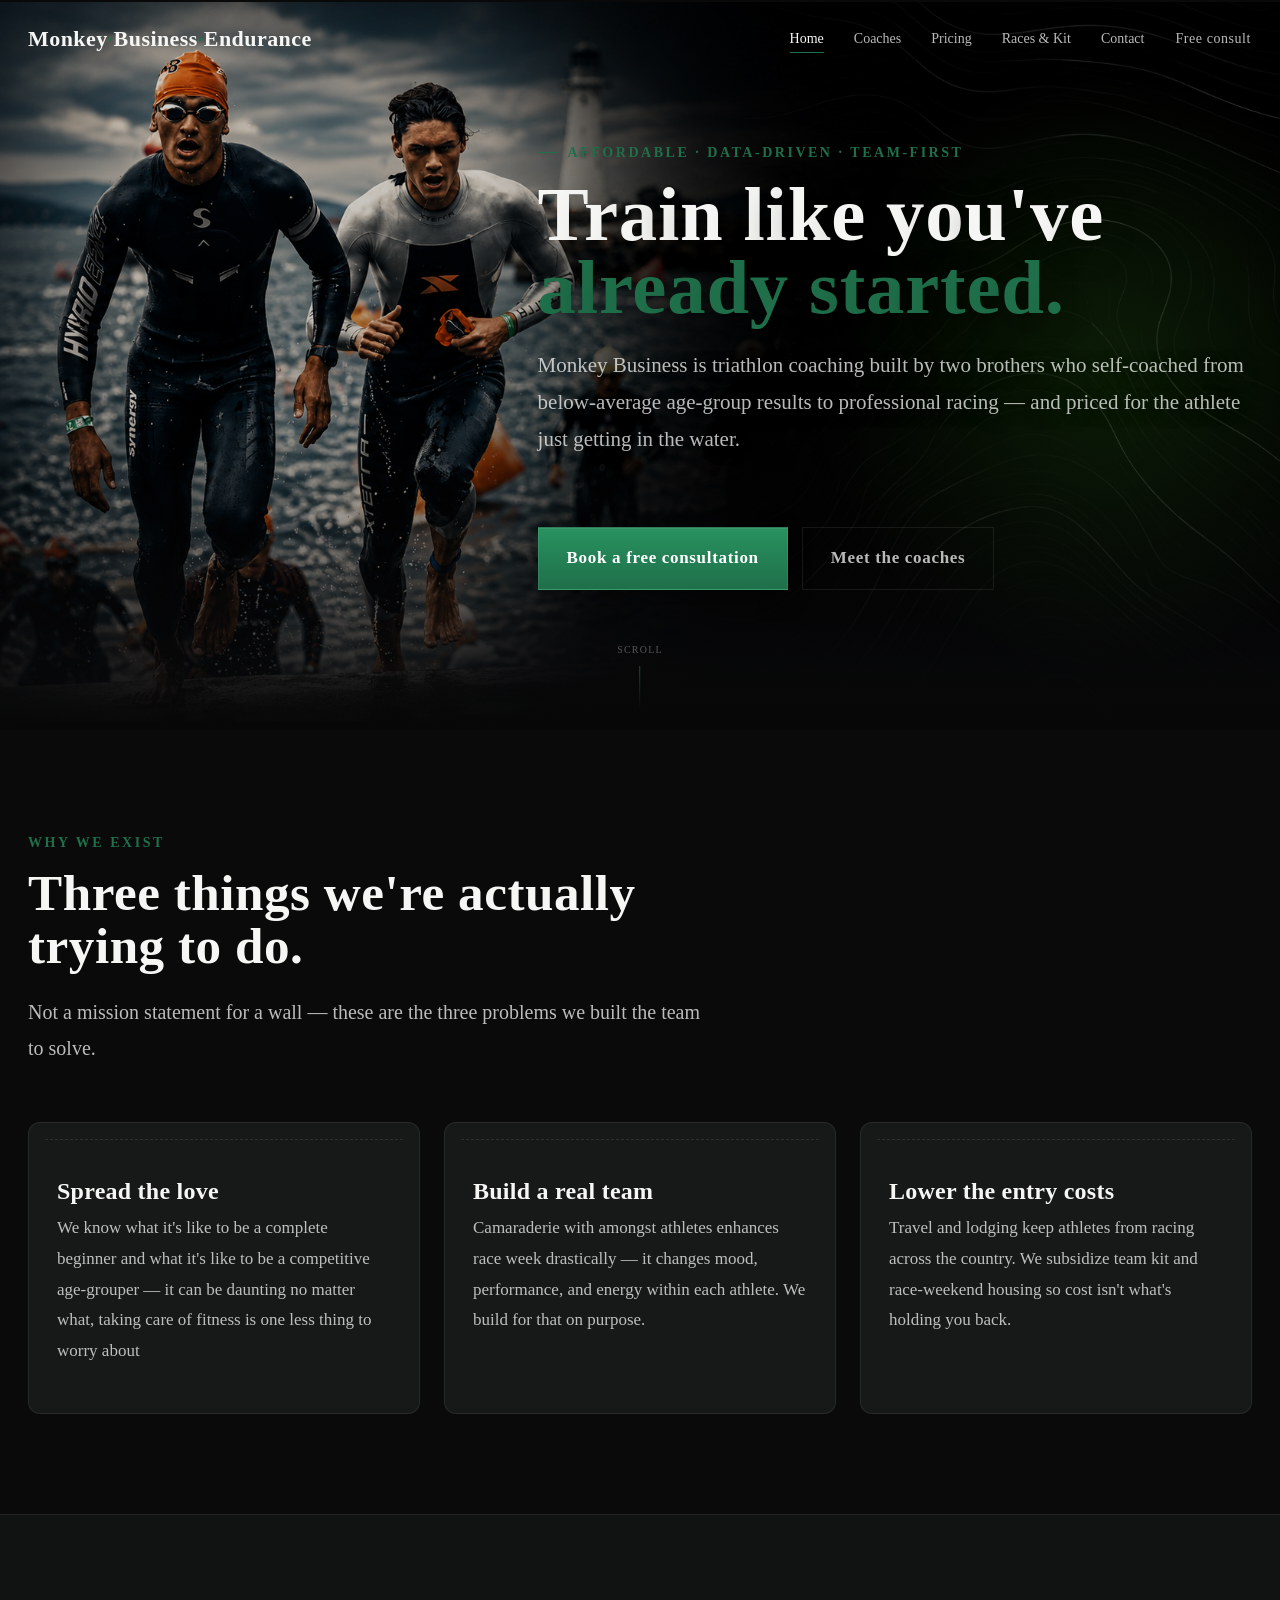
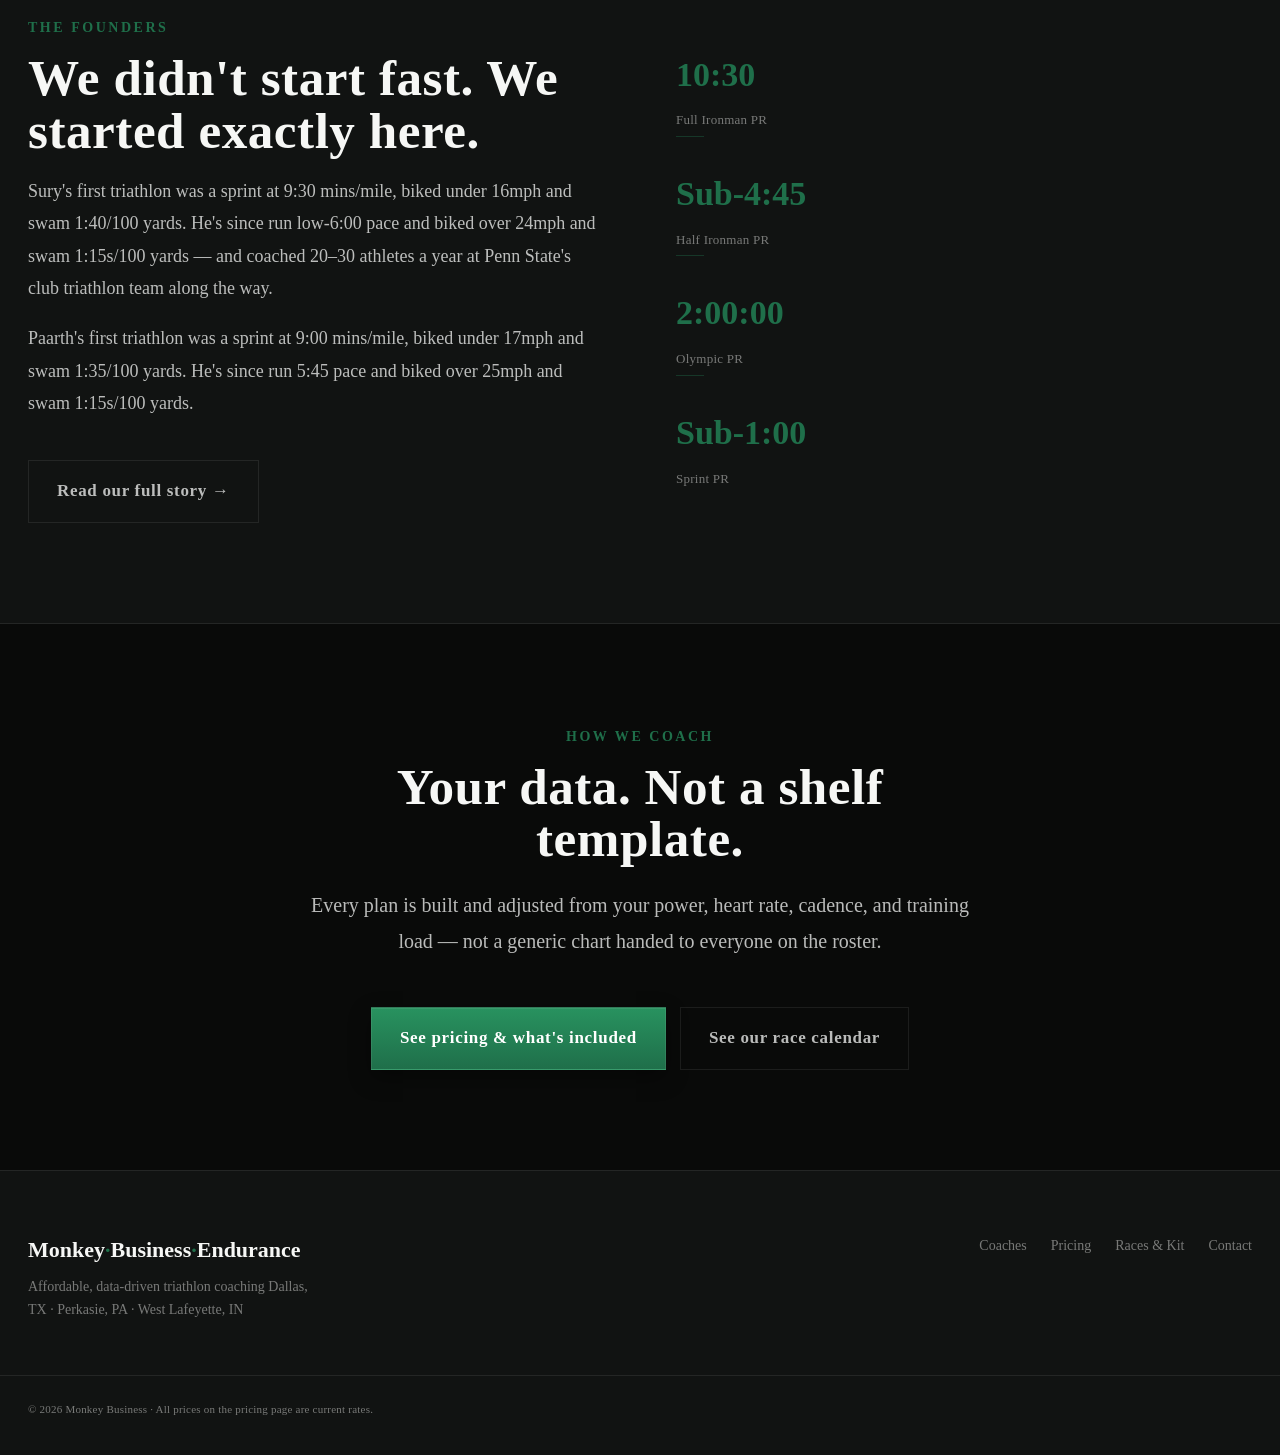
==== index.html @ fb30bea3 "paarth" ====
<!DOCTYPE html>
<html lang="en">
<head>
<link rel="icon" href="images/gorillaOnly.png">


<meta charset="UTF-8">
<meta name="viewport" content="width=device-width, initial-scale=1.0">
<title>Monkey Business | Affordable Triathlon Coaching</title>
<meta name="description" content="Data-driven triathlon coaching and a real team — built by athletes who started below average, priced for athletes just getting started.">

<!-- Updated font stack -->
<link rel="preconnect" href="https://fonts.googleapis.com">
<link rel="preconnect" href="https://fonts.gstatic.com" crossorigin>
<link href="https://fonts.googleapis.com/css2?family=Cormorant+Garamond:wght@400;500;600;700&family=Big+Shoulders+Condensed:wght@600;700;800&family=IBM+Plex+Mono:wght@400;500;600&display=swap" rel="stylesheet">

<link rel="stylesheet" href="styles.css">
</head>
<body>

<nav class="nav">
  <div class="nav__inner">
    <a class="nav__logo" href="index.html">Monkey<span>·</span>Business<span>·</span>Endurance</a>
    <button class="nav__toggle" aria-expanded="false" aria-label="Toggle menu">MENU</button>
    <ul class="nav__links">
      <li><a href="index.html" aria-current="page">Home</a></li>
      <li><a href="about.html">Coaches</a></li>
      <li><a href="pricing.html">Pricing</a></li>
      <li><a href="races.html">Races &amp; Kit</a></li>
      <li><a href="contact.html">Contact</a></li>

      <!-- Updated to gold button -->
      <li><a class="btn btn--gold" href="pricing.html#consult">Free consult</a></li>
    </ul>
  </div>
</nav>

  <header class="hero hero--home" style="min-height:60vh; padding:140px 0 140px;">
    <div class="container"> 
      <p class="eyebrow">Affordable · Data-driven · Team-first</p>
      <h1 class="hero__title">
        Train like you've<br><em>already started.</em>
      </h1>
      <p class="hero__sub">
        Monkey Business is triathlon coaching built by two brothers who self-coached from below-average age-group results to professional racing — and priced for the athlete just getting in the water.
      </p>
      <div class="hero__actions">
        <a class="btn btn--primary" href="pricing.html#consult">Book a free consultation</a>
        <a class="btn btn--ghost" href="about.html">Meet the coaches</a>
      </div>
    </div>
    <div class="hero__scroll" style="bottom:20px;" aria-hidden="true">
    scroll
</div>
  </header>

<section class="section">
  <div class="container">
    <div class="section__head reveal">
      <p class="section__kicker">Why we exist</p>
      <h2 class="section__title">Three things we're actually trying to do.</h2>
      <p class="section__lede">Not a mission statement for a wall — these are the three problems we built the team to solve.</p>
    </div>

    <div class="grid grid--3 reveal-group">
      <article class="bibcard reveal">
        <div class="bibcard__holes" aria-hidden="true"></div>
        <div class="bibcard__dashes" aria-hidden="true"></div>
        <h3 class="bibcard__title">Spread the love</h3>
        <p class="bibcard__body">We know what it's like to be a complete beginner and what it's like to be a competitive age-grouper — it can be daunting no matter what, taking care of fitness is one less thing to worry about</p>
      </article>

      <article class="bibcard reveal">
        <div class="bibcard__holes" aria-hidden="true"></div>
        <div class="bibcard__dashes" aria-hidden="true"></div>
        <h3 class="bibcard__title">Build a real team</h3>
        <p class="bibcard__body">Camaraderie with amongst athletes enhances race week drastically — it changes mood, performance, and energy within each athlete. We build for that on purpose.</p>
      </article>

      <article class="bibcard reveal">
        <div class="bibcard__holes" aria-hidden="true"></div>
        <div class="bibcard__dashes" aria-hidden="true"></div>
        <h3 class="bibcard__title">Lower the entry costs</h3>
        <p class="bibcard__body">Travel and lodging keep athletes from racing across the country. We subsidize team kit and race-weekend housing so cost isn't what's holding you back.</p>
      </article>
    </div>
  </div>
</section>

<section class="section section--alt">
  <div class="container">
    <div class="grid grid--2" style="align-items:center; gap:72px;">
      <div class="reveal-left">
        <p class="section__kicker">The founders</p>
        <h2 class="section__title" style="margin-bottom:18px;">We didn't start fast. We started exactly here.</h2>

        <p style="color:var(--ink-2);">
          Sury's first triathlon was a sprint at 9:30 mins/mile, biked under 16mph and swam 1:40/100 yards. 
          He's since run low-6:00 pace and biked over 24mph and swam 1:15s/100 yards — and coached 20–30 athletes a year at Penn State's club triathlon team along the way.
        </p>

        <p style="color:var(--ink-2);">
          Paarth's first triathlon was a sprint at 9:00 mins/mile, biked under 17mph and swam 1:35/100 yards. 
          He's since run 5:45 pace and biked over 25mph and swam 1:15s/100 yards.
        </p>

        <a class="btn btn--ghost" href="about.html" style="margin-top:22px;">Read our full story →</a>
      </div>

      <div class="statstrip reveal-right">
        <div class="stat">
          <span class="stat__val">10:30</span>
          <span class="stat__label">Full Ironman PR</span>
          <div class="stat__divider"></div>
        </div>

        <div class="stat">
          <span class="stat__val">Sub-4:45</span>
          <span class="stat__label">Half Ironman PR</span>
          <div class="stat__divider"></div>
        </div>

        <div class="stat">
          <span class="stat__val">2:00:00</span>
          <span class="stat__label">Olympic PR</span>
          <div class="stat__divider"></div>
        </div>

        <div class="stat">
          <span class="stat__val">Sub-1:00</span>
          <span class="stat__label">Sprint PR</span>
        </div>
      </div>
    </div>
  </div>
</section>

<section class="section">
  <div class="container center">
    <div class="section__head reveal" style="margin:0 auto 48px;">
      <p class="section__kicker">How we coach</p>
      <h2 class="section__title">Your data. Not a shelf template.</h2>
      <p class="section__lede">Every plan is built and adjusted from your power, heart rate, cadence, and training load — not a generic chart handed to everyone on the roster.</p>
    </div>

    <div class="reveal" style="display:flex; gap:14px; justify-content:center; flex-wrap:wrap;">
      <a class="btn btn--primary" href="pricing.html">See pricing &amp; what's included</a>
      <a class="btn btn--ghost" href="races.html">See our race calendar</a>
    </div>
  </div>
</section>

<footer class="footer">
  <div class="container footer__inner">
    <div>
      <div class="footer__brand">Monkey<span>·</span>Business<span>·</span>Endurance</div>
      <p class="footer__lede">Affordable, data-driven triathlon coaching Dallas, TX   ·   Perkasie, PA    ·    West Lafeyette, IN</p>
    </div>

    <ul class="footer__links">
      <li><a href="about.html">Coaches</a></li>
      <li><a href="pricing.html">Pricing</a></li>
      <li><a href="races.html">Races &amp; Kit</a></li>
      <li><a href="contact.html">Contact</a></li>
    </ul>
  </div>

  <div class="container footer__fine">
    © <span id="y"></span> Monkey Business · All prices on the pricing page are current rates.
  </div>
</footer>

<script>document.getElementById('y').textContent = new Date().getFullYear();</script>
<script src="shared.js"></script>
</body>
</html>
---- styles.css ----
/* =========================================================
   Design tokens — dark edition
   ========================================================= */
   /*
:root{
  --bg:        #0B0C0E;
  --bg-2:      #111318;
  --bg-3:      #181B22;
  --surface:   #1A1D24;
  --surface-2: #22262F;
  --ink:       #F0F2F5;
  --ink-2:     rgba(240,242,245,.72);
  --ink-3:     rgba(240,242,245,.42);
  --accent:    #E84B26;
  --accent-2:  #FF6B42;
  --gold:      #C9A84C;
  --line:      rgba(255,255,255,.09);
  --line-2:    rgba(255,255,255,.05);
  --glow:      rgba(232,75,38,.22);
  --glow-card: rgba(232,75,38,.10);

  --display: 'Big Shoulders Condensed', sans-serif;
  --body:    'Inter', system-ui, sans-serif;
  --mono:    'IBM Plex Mono', ui-monospace, monospace;

  --container: 1140px;
  --radius: 12px;
  --radius-sm: 7px;

  --ease-out: cubic-bezier(.22,.68,0,1.1);
  --ease-smooth: cubic-bezier(.4,0,.2,1);
}*/

:root{

  /* Backgrounds */
  --bg:#090A09;
  --bg-2:#111312;
  --bg-3:#181B1A;

  --surface:#161918;
  --surface-2:#202422;

  /* Typography */
  --ink:#F6F7F5;
  --ink-2:rgba(246,247,245,.75);
  --ink-3:rgba(246,247,245,.45);

  /* Brand Green */
  --accent:#1F6F4A;
  --accent-hover:#28925F;
  --accent-dark:#154D34;

  /* Premium */
  --gold:#C4A45A;

  /* Borders */
  --line:rgba(255,255,255,.08);

  /* Glow */
  --glow:rgba(40,146,95,.18);

  --radius:12px;
}

/* =========================================================
   Reset / base
   ========================================================= */
*,*::before,*::after{ box-sizing:border-box; }
html{ scroll-behavior:smooth; }
@media (prefers-reduced-motion: reduce){
  html{ scroll-behavior:auto; }
  .reveal, .reveal-left, .reveal-right{ opacity:1 !important; transform:none !important; transition:none !important; }
  *{ animation-duration:.001ms !important; transition-duration:.001ms !important; }
}
body{
  margin:0;
  background:var(--bg);
  color:var(--ink);
  font-family:var(--body);
  font-size:18px;
  line-height:1.7;
  -webkit-font-smoothing:antialiased;
  overflow-x:hidden;
}
img{ max-width:100%; display:block; }
a{ color:inherit; }
h1,h2,h3,h4{ font-family:var(--display); font-weight:700; line-height:1.02; margin:0; letter-spacing:.01em; }
p{ font-size:18px;
    line-height:1.8;
margin:0 0 1em; }
ul{ margin:0; padding:0; }
:focus-visible{ outline:2px solid var(--accent); outline-offset:3px; }

.container{ max-width:var(--container); margin:0 auto; padding:0 28px; }

/* =========================================================
   Scroll-reveal system
   ========================================================= */
.reveal, .reveal-left, .reveal-right{
  opacity:0;
  transition: opacity .65s var(--ease-smooth), transform .65s var(--ease-smooth);
}
.reveal            { transform: translateY(32px); }
.reveal-left       { transform: translateX(-40px); }
.reveal-right      { transform: translateX(40px); }
.reveal.in-view,
.reveal-left.in-view,
.reveal-right.in-view{ opacity:1; transform: none; }

/* stagger delays for siblings */
.reveal-group > *:nth-child(1){ transition-delay:.05s; }
.reveal-group > *:nth-child(2){ transition-delay:.15s; }
.reveal-group > *:nth-child(3){ transition-delay:.25s; }
.reveal-group > *:nth-child(4){ transition-delay:.35s; }

/* =========================================================
   Eyebrow / utility
   ========================================================= */
.eyebrow{
  font-family:var(--mono); font-size:14px; letter-spacing:.18em; text-transform:uppercase;
  color:var(--accent); display:inline-flex; align-items:center; gap:10px; margin-bottom:14px; font-weight:700;
}
.eyebrow::before{ content:""; width:20px; height:1px; background:var(--accent); display:inline-block; }

.muted{ color:var(--ink-3); }
.center{ text-align:center; }

.grid{ display:grid; gap:24px; }
.grid--2{ grid-template-columns:repeat(2,1fr); }
.grid--3{ grid-template-columns:repeat(3,1fr); }
@media (max-width:860px){ .grid--2,.grid--3{ grid-template-columns:1fr; } }

/* =========================================================
   Nav
   ========================================================= */
.nav{
  position:fixed; top:0; left:0; right:0; z-index:100;
  background:rgba(11,12,14,.0); backdrop-filter:blur(0px);
  border-bottom:1px solid transparent;
  transition: background .4s var(--ease-smooth), backdrop-filter .4s, border-color .4s;
}
.nav.scrolled{
  background:rgba(11,12,14,.88);
  backdrop-filter:blur(14px);
  border-bottom-color:var(--line);
}
.nav__inner{
  display:flex; align-items:center; justify-content:space-between;
  padding:20px 28px; max-width:var(--container); margin:0 auto;
}
.nav__logo{ font-family:var(--display); font-size:22px; font-weight:800; text-decoration:none; letter-spacing:.02em; }
.nav__logo span{ color:var(--accent); }
.nav__links{ display:flex; font-size:17px; gap:30px; list-style:none; align-items:center; }
.nav__links a{
  text-decoration:none; font-size:14px; font-weight:500; color:var(--ink-2);
  padding:5px 0; position:relative; transition:color .2s;
}
.nav__links a::after{
  content:""; position:absolute; bottom:-2px; left:0; right:0; height:1px;
  background:var(--accent); transform:scaleX(0); transform-origin:left;
  transition:transform .25s var(--ease-smooth);
  

}
a:hover{
    color:#35C97E;
}
.nav__links a:hover, .nav__links a[aria-current="page"]{ color:var(--ink); }
.nav__links a:hover::after, .nav__links a[aria-current="page"]::after{ transform:scaleX(1); }
.nav__toggle{ display:none; background:none; border:1px solid var(--line); border-radius:var(--radius-sm); padding:8px 12px; font-family:var(--mono); font-size:12px; cursor:pointer; color:var(--ink); }
@media (max-width:760px){
  .nav__toggle{ display:inline-flex; }
  .nav__links{
    position:fixed; left:0; right:0; top:65px; bottom:0;
    background:rgba(11,12,14,.97); backdrop-filter:blur(20px);
    flex-direction:column; align-items:center; justify-content:center;
    gap:32px; display:none;
  }
  .nav__links.is-open{ display:flex; }
  .nav__links a{ font-size:22px; }
}

/* =========================================================
   Buttons
   ========================================================= */
.btn{
  font-family:var(--mono); font-size:17px; letter-spacing:.04em; text-decoration:none; font-weight:600;
  display:inline-flex; align-items:center; gap:8px; padding:16px 28px;
  border-radius:var(--radius-sm); border:1px solid transparent;
  cursor:pointer; transition:transform .18s var(--ease-smooth), background .2s, box-shadow .2s, border-color .2s;
  white-space:nowrap;
}
.btn:hover{ transform:translateY(-2px); }
/*
.btn--primary{
  background:var(--accent); color:#fff; border-color:var(--accent);
  box-shadow:0 0 0 rgba(107,255,61,0);
}
*/

.btn--primary{

    background:linear-gradient(
        180deg,
        #28925F,
        #1F6F4A
    );

    border:1px solid rgba(255,255,255,.08);

    box-shadow:
        0 8px 20px rgba(0,0,0,.35),
        inset 0 1px rgba(255,255,255,.08);

    color:white;
}
.btn--primary:hover{

    background:linear-gradient(
        180deg,
        #31A66C,
        #257E55
    );

    transform:translateY(-2px);

    box-shadow:
        0 14px 30px rgba(0,0,0,.4);
}
/*
.btn--primary:hover{
  background:var(--accent-hover); border-color:var(--accent-hover);
  box-shadow:0 8px 32px -8px var(--glow);
}
*/
.btn--ghost{ background:transparent; border-color:var(--line); color:var(--ink-2); }
.btn--ghost:hover{ border-color:rgba(255,255,255,.35); color:var(--ink); }

/* =========================================================
   Hero
   ========================================================= */
.hero{
  min-height:100vh; display:flex; align-items:center;
  background:var(--bg); position:relative; overflow:hidden; padding:140px 0 100px;
}
/* animated grid lines */
.hero::before{
  content:"";
  position:absolute; inset:0;
  background-image:
    linear-gradient(var(--line-2) 1px, transparent 1px),
    linear-gradient(90deg, var(--line-2) 1px, transparent 1px);
  background-size:64px 64px;
  animation:gridDrift 24s linear infinite;
  pointer-events:none;
  
    background:
        radial-gradient(
            circle at 80% 25%,
            rgba(40,146,95,.08),
            transparent 42%
        ),
        linear-gradient(
            rgba(0,0,0,.12),
            rgba(0,0,0,.30)
        );

}
/* accent glow orb */
.hero::after{
  content:""; position:absolute; right:-10%; top:10%;
  width:600px; height:600px; border-radius:50%;
  background:radial-gradient(circle, rgba(107,255,61,.14) 0%, transparent 70%);
  pointer-events:none; animation:pulse 8s ease-in-out infinite;
}
@keyframes gridDrift{
  from{ background-position:0 0, 0 0; }
  to  { background-position:0 64px, 64px 0; }
}
@keyframes pulse{
  0%,100%{ transform:scale(1); opacity:.8; }
  50%     { transform:scale(1.15); opacity:1; }
}
.hero .container{ position:relative; z-index:1; }
.hero__title{
  font-size:clamp(46px,7vw,84px); color:var(--ink); max-width:900px;
  animation:heroRise .8s var(--ease-out) both;
}
.hero__title em{ font-style:normal; color:var(--accent); }
.hero__sub{
  font-size:18px; color:var(--ink-2); max-width:540px; margin:20px 0 36px; line-height:1.65;
  animation:heroRise .8s .1s var(--ease-out) both;
}
.hero__actions{ display:flex; gap:14px; flex-wrap:wrap; animation:heroRise .8s .2s var(--ease-out) both; }
.hero__scroll{
  position:absolute; bottom:40px; left:50%; transform:translateX(-50%);
  display:flex; flex-direction:column; align-items:center; gap:8px;
  font-family:var(--mono); font-size:10px; letter-spacing:.12em; color:var(--ink-3); text-transform:uppercase;
  animation:heroRise .8s .4s var(--ease-out) both;
}
.hero__scroll::after{
  content:""; width:1px; height:44px; background:linear-gradient(var(--accent), transparent);
  animation:scrollLine 2s ease-in-out infinite;
}
@keyframes heroRise{ from{ opacity:0; transform:translateY(20px); } to{ opacity:1; transform:none; } }
@keyframes scrollLine{ 0%,100%{ opacity:.4; transform:scaleY(.5); transform-origin:top; } 50%{ opacity:1; transform:scaleY(1); } }

/* =========================================================
   Sections
   ========================================================= */
.section{ padding:100px 0; }
.section--alt{ background:var(--bg-2); border-top:1px solid var(--line); border-bottom:1px solid var(--line); }
.section--accent-top{ border-top:1px solid var(--line); }
.section__head{ max-width:680px; margin-bottom:56px; }
.section__kicker{ font-family:var(--mono); font-size:14px; text-transform:uppercase; letter-spacing:.18em; color:var(--accent); margin-bottom:12px; font-weight:700; }
.section__title{ font-size:clamp(38px,4vw,60px); margin-bottom:22px; color:var(--ink); }
.section__lede{ font-size:20px; color:var(--ink-2); line-height:1.8;  max-width:850px;}

/* =========================================================
   Bib card — signature component — dark edition
   ========================================================= */
.bibcard{
  position:relative; background:var(--surface); border:1px solid var(--line);
  border-radius:var(--radius); padding:34px 28px 30px;
  transition:transform .28s var(--ease-out), box-shadow .28s var(--ease-smooth), border-color .28s;
  cursor:default; overflow:hidden;
}
/* glow layer */
.bibcard::before{
  content:""; position:absolute; inset:0; border-radius:var(--radius);
  background:radial-gradient(ellipse at 60% 0%, var(--glow-card), transparent 70%);
  opacity:0; transition:opacity .35s var(--ease-smooth); pointer-events:none;
}
/* perforated dashed edge */
.bibcard__dashes{
  position:absolute; top:16px; left:16px; right:16px; height:0;
  border-top:1px dashed rgba(255,255,255,.1);
  pointer-events:none;
}
/* pin holes */
.bibcard__holes{
  position:absolute; top:11px; left:0; right:0; height:10px; pointer-events:none;
  background:
    radial-gradient(circle 4px, var(--bg) 99%, transparent 100%) left 16px / 8px 8px no-repeat,
    radial-gradient(circle 4px, var(--bg) 99%, transparent 100%) right 16px / 8px 8px no-repeat;
}
.card:hover{

    border-color:rgba(40,146,95,.4);

    box-shadow:
        0 18px 45px rgba(0,0,0,.35),
        0 0 0 1px rgba(40,146,95,.15);
}
.bibcard:hover{
  transform:translateY(-6px);
  box-shadow:0 20px 60px -20px rgba(0,0,0,.7), 0 0 0 1px rgba(107,255,61,.25);
  border-color:rgba(107,255,61,.3);
}
.bibcard:hover::before{ opacity:1; }
.bibcard__num{
  position:absolute; top:20px; right:20px;
  font-family:var(--mono); font-size:11px; color:var(--accent);
  background:rgba(107,255,611,.1); border:1px solid rgba(107,255,61,.25);
  border-radius:4px; padding:3px 8px; transform:rotate(2deg);
  transition:transform .28s var(--ease-out);
}
.bibcard:hover .bibcard__num{ transform:rotate(0deg); }
.bibcard__title{ font-size:24px; margin:22px 0 10px; color:var(--ink); }
.bibcard__body{ color:var(--ink-2); font-size:15px; }
.bibcard ul{ margin-top:12px; }
.bibcard li{
  list-style:none; padding-left:20px; position:relative;
  margin-bottom:10px; font-size:15px; color:var(--ink-2);
  transition:color .2s;
}
.bibcard:hover li{ color:var(--ink); }
.bibcard li::before{ content:"—"; position:absolute; left:0; color:var(--accent); }

.bibcard__stats{ display:flex; gap:24px; margin-top:22px; flex-wrap:wrap; }
.bibcard__stat-val{ font-family:var(--mono); font-size:22px; font-weight:600; display:block; color:var(--ink); }
.bibcard__stat-label{ font-size:11px; text-transform:uppercase; letter-spacing:.07em; color:var(--ink-3); }
.card p,
.bibcard p{
    font-size:17px;
    color:var(--ink-2);
}
/* =========================================================
   Stat strip
   ========================================================= */
.statstrip{ display:flex; flex-direction:column; gap:28px; }
.stat__val{ font-family:var(--mono); font-size:34px; font-weight:600; display:block; color:var(--accent); }
.stat__label{ font-size:13px; color:var(--ink-3); letter-spacing:.02em; }
.stat__divider{ width:28px; height:1px; background:var(--accent); opacity:.4; margin-top:2px; }
.stat-number{
    color:#35C97E;
}
/* =========================================================
   Race rows — numbered calendar (legit sequence)
   ========================================================= */
.race-row{
  display:grid; grid-template-columns:64px 1fr auto; gap:20px; align-items:center;
  padding:24px 0; border-bottom:1px solid var(--line);
  transition:background .2s;
}
.race-row:first-child{ border-top:1px solid var(--line); }
.race-row:hover{ background:var(--line-2); }
.race-row__num{ font-family:var(--mono); font-size:30px; color:var(--accent); opacity:.6; }
.race-row__name{ font-size:21px; font-family:var(--display); color:var(--ink); }
.race-row__meta{ font-size:13px; color:var(--ink-3); font-family:var(--mono); margin-top:3px; }
.race-row__dist{
  font-family:var(--mono); font-size:12px; padding:6px 12px;
  border:1px solid var(--line); border-radius:20px; white-space:nowrap; color:var(--ink-3);
  transition:border-color .2s, color .2s;
}
.race-row:hover .race-row__dist{ border-color:var(--accent); color:var(--accent); }
@media (max-width:600px){
  .race-row{ grid-template-columns:40px 1fr; }
  .race-row__dist{ grid-column:2; justify-self:start; }
}

/* =========================================================
   Kit panel
   ========================================================= */

.kitpanel{
    display:grid;
    grid-template-columns:1.15fr 1fr;
    gap:60px;
    align-items:center;
}

@media (max-width:900px){
    .kitpanel{
        grid-template-columns:1fr;
    }
}

.kitpanel__art{
    display:flex;
    flex-direction:row;
    justify-content:center;
    align-items:center;
    gap:30px;
}

.kitpanel__img{
    width:48%;
    max-width:400px;
    height:auto;
    object-fit:contain;
    display:block;

    transition:transform .3s ease;
}
.kitpanel__img--front{
    transform:scale(1.285);
}

.kitpanel__img:hover{
    transform:scale(1.03);
}

@media (max-width:700px){

    .kitpanel__art{
        gap:20px;
    }

    .kitpanel__img{
        width:45%;
        max-width:220px;
    }

}
/* =========================================================
   Forms
   ========================================================= */
.form{ background:var(--surface); border:1px solid var(--line); border-radius:var(--radius); padding:36px; }
.form__row{ display:grid; gap:18px; grid-template-columns:1fr 1fr; margin-bottom:18px; }
.form__row--single{ grid-template-columns:1fr; }
@media (max-width:600px){ .form__row{ grid-template-columns:1fr; } }
.form__field{ display:flex; flex-direction:column; gap:7px; }
.form__field label{ font-family:var(--mono); font-size:11px; text-transform:uppercase; letter-spacing:.08em; color:var(--ink-3); }
.form__field input, .form__field select, .form__field textarea{
  font-family:var(--body); font-size:15px; padding:12px 14px;
  border:1px solid var(--line); border-radius:var(--radius-sm);
  background:var(--bg-2); color:var(--ink); transition:border-color .2s, box-shadow .2s;
}
.form__field input::placeholder, .form__field textarea::placeholder{ color:var(--ink-3); }
.form__field input:focus, .form__field select:focus, .form__field textarea:focus{
  outline:none; border-color:var(--accent); box-shadow:0 0 0 3px rgba(107,255,61,.12);
}
.form__field select option{ background:var(--surface); }
.form__note{ font-size:13px; color:var(--ink-3); margin-top:14px; line-height:1.5; }
.form__status{ font-family:var(--mono); font-size:13px; margin-top:14px; display:none; }
.form__status.is-visible{ display:block; }
.form__status.is-ok{ color:#4ade80; }
.form__status.is-err{ color:var(--accent); }

/* =========================================================
   FAQ
   ========================================================= */
.faq__item{ border-bottom:1px solid var(--line); }
.faq__item summary{
  cursor:pointer; font-weight:600; font-size:16px; list-style:none;
  display:flex; justify-content:space-between; gap:16px; align-items:center;
  padding:22px 0; color:var(--ink); transition:color .2s;
}
.faq__item summary::-webkit-details-marker{ display:none; }
.faq__item summary::after{
  content:"+"; font-family:var(--mono); font-size:20px; color:var(--accent);
  flex-shrink:0; transition:transform .25s var(--ease-smooth);
}
.faq__item[open] summary::after{ content:"–"; }
.faq__item:first-child{ border-top:1px solid var(--line); }
.faq__item summary:hover{ color:var(--accent); }
.faq__item p{ margin:0 0 22px; color:var(--ink-2); }

/* =========================================================
   Highlight box (dark navy variant)
   ========================================================= */
.highlight-box{
  background:var(--bg-3); border:1px solid var(--line);
  border-radius:var(--radius); padding:36px;
  position:relative; overflow:hidden;
}
.highlight-box::before{
  content:""; position:absolute; inset:0;
  background:radial-gradient(ellipse at 0% 100%, rgba(107,255,61,.08), transparent 60%);
  pointer-events:none;
}

/* =========================================================
   Footer
   ========================================================= */
.footer{ background:var(--bg-2); border-top:1px solid var(--line); padding:60px 0 36px; font-size: 17px;}
.footer__inner{ display:flex; justify-content:space-between; gap:24px; flex-wrap:wrap; margin-bottom:40px; }
.footer__brand{ font-family:var(--display); font-size:22px; color:var(--ink); font-weight:800; }
.footer__brand span{ color:var(--accent); }
.footer__lede{ font-size:14px; color:var(--ink-3); margin-top:8px; max-width:300px; line-height:1.6; }
.footer__links{ display:flex; gap:24px; list-style:none; flex-wrap:wrap; align-items:flex-start; }
.footer__links a{ text-decoration:none; font-size:14px; color:var(--ink-3); transition:color .2s; }
.footer__links a:hover{ color:var(--ink); }
.footer__fine{
  font-family:var(--mono); font-size:11px; color:var(--ink-3);
  border-top:1px solid var(--line); padding-top:24px; letter-spacing:.02em;
} 
/* =========================================================
   Luxury background images per page
   ========================================================= */
/* =========================================================
   HERO
   ========================================================= */

.hero{
    position:relative;
    display:flex;
    align-items:center;
    min-height:70vh;
    padding:140px 0 100px;
    overflow:hidden;

    background-color:var(--bg);
    background-size:cover;
    background-position:center;
    background-repeat:no-repeat;

}

/* Dark overlay */
.hero::before{
    content:"";
    position:absolute;
    inset:0;

    background:
        linear-gradient(
            rgba(0,0,0,.15),
            rgba(0,0,0,.28)
        );

    z-index:1;
}

/* Fade into next section */
.hero::after{
    content:"";
    position:absolute;
    right:-10%;
    top:10%;
    width:600px;
    height:600px;
    border-radius:50%;
    background:radial-gradient(circle, rgba(107,255,61,.14) 0%, transparent 70%);
    pointer-events:none;
    animation:pulse 8s ease-in-out infinite;
}

@keyframes pulse{
    0%,100%{
        transform:scale(1);
        opacity:.8;
    }
    50%{
        transform:scale(1.15);
        opacity:1;
    }
}

/* Keep text above overlays */
.hero .container{
    position:relative;
    z-index:3;

    display:flex;
    flex-direction:column;

    width:100%;
    max-width:1400px;

    padding-left:42%;
}

.hero__title{
    font-size:clamp(50px,6vw,80px);
    line-height:.95;
    color:var(--ink);
    max-width:850px;

    text-shadow:
        0 8px 35px rgba(0,0,0,.45);

    animation:heroRise .8s var(--ease-out) both;
}

.hero__title em{
    color:var(--accent);
    font-style:normal;
    text-align:left;
    max-width:700px;
}

.hero__sub{
    max-width:720px;
    margin-top:22px;

    font-size:21px;
    line-height:1.75;

    color:var(--ink-2);


    text-shadow:
        0 4px 20px rgba(0,0,0,.4);

    animation:heroRise .8s .15s var(--ease-out) both;
}

.hero__actions{
    display:flex;
    gap:14px;
    flex-wrap:wrap;
    margin-top:34px;

    animation:heroRise .8s .3s var(--ease-out) both;
}

@keyframes heroRise{
    from{
        opacity:0;
        transform:translateY(28px);
    }
    to{
        opacity:1;
        transform:none;
    }
}

@keyframes bgDrift{
    0%{
        background-position:center center;
    }
    50%{
        background-position:center 46%;
    }
    100%{
        background-position:center center;
    }
}

/* =========================================================
   PAGE HERO IMAGES
   ========================================================= */

.hero--home{
   background-size: 100%;
    background-position: center 25%;

    background-image:linear-gradient(
            to bottom,
            rgba(11,12,14,0) 55%,
            rgba(11,12,14,.15) 70%,
            rgba(11,12,14,.45) 82%,
            rgba(11,12,14,.75) 92%,
            var(--bg) 100%
        ),url("images/swimac.png");
}

.hero--coaches{
    background-image:
        linear-gradient(
            to bottom,
            rgba(11,12,14,0) 55%,
            rgba(11,12,14,.15) 70%,
            rgba(11,12,14,.45) 82%,
            rgba(11,12,14,.75) 92%,
            var(--bg) 100%
        ),
        url("images/win.png");
}

.hero--pricing{
    background-image:
        linear-gradient(
            to bottom,
            rgba(11,12,14,0) 55%,
            rgba(11,12,14,.15) 70%,
            rgba(11,12,14,.45) 82%,
            rgba(11,12,14,.75) 92%,
            var(--bg) 100%
        ),
        url("images/suryRace.png");
}

.hero--races{
    background-image:
        linear-gradient(
            to bottom,
            rgba(11,12,14,0) 55%,
            rgba(11,12,14,.15) 70%,
            rgba(11,12,14,.45) 82%,
            rgba(11,12,14,.75) 92%,
            var(--bg) 100%
        ),
        url("images/race.png");
}

.hero--contact{
    background-size: 100%;
    background-position: center 25%;

    background-image:
        linear-gradient(
            to bottom,
            rgba(11,12,14,0) 55%,
            rgba(11,12,14,.15) 70%,
            rgba(11,12,14,.45) 82%,
            rgba(11,12,14,.75) 92%,
            var(--bg) 100%
        ),
        url("images/paarth swim.png");
}
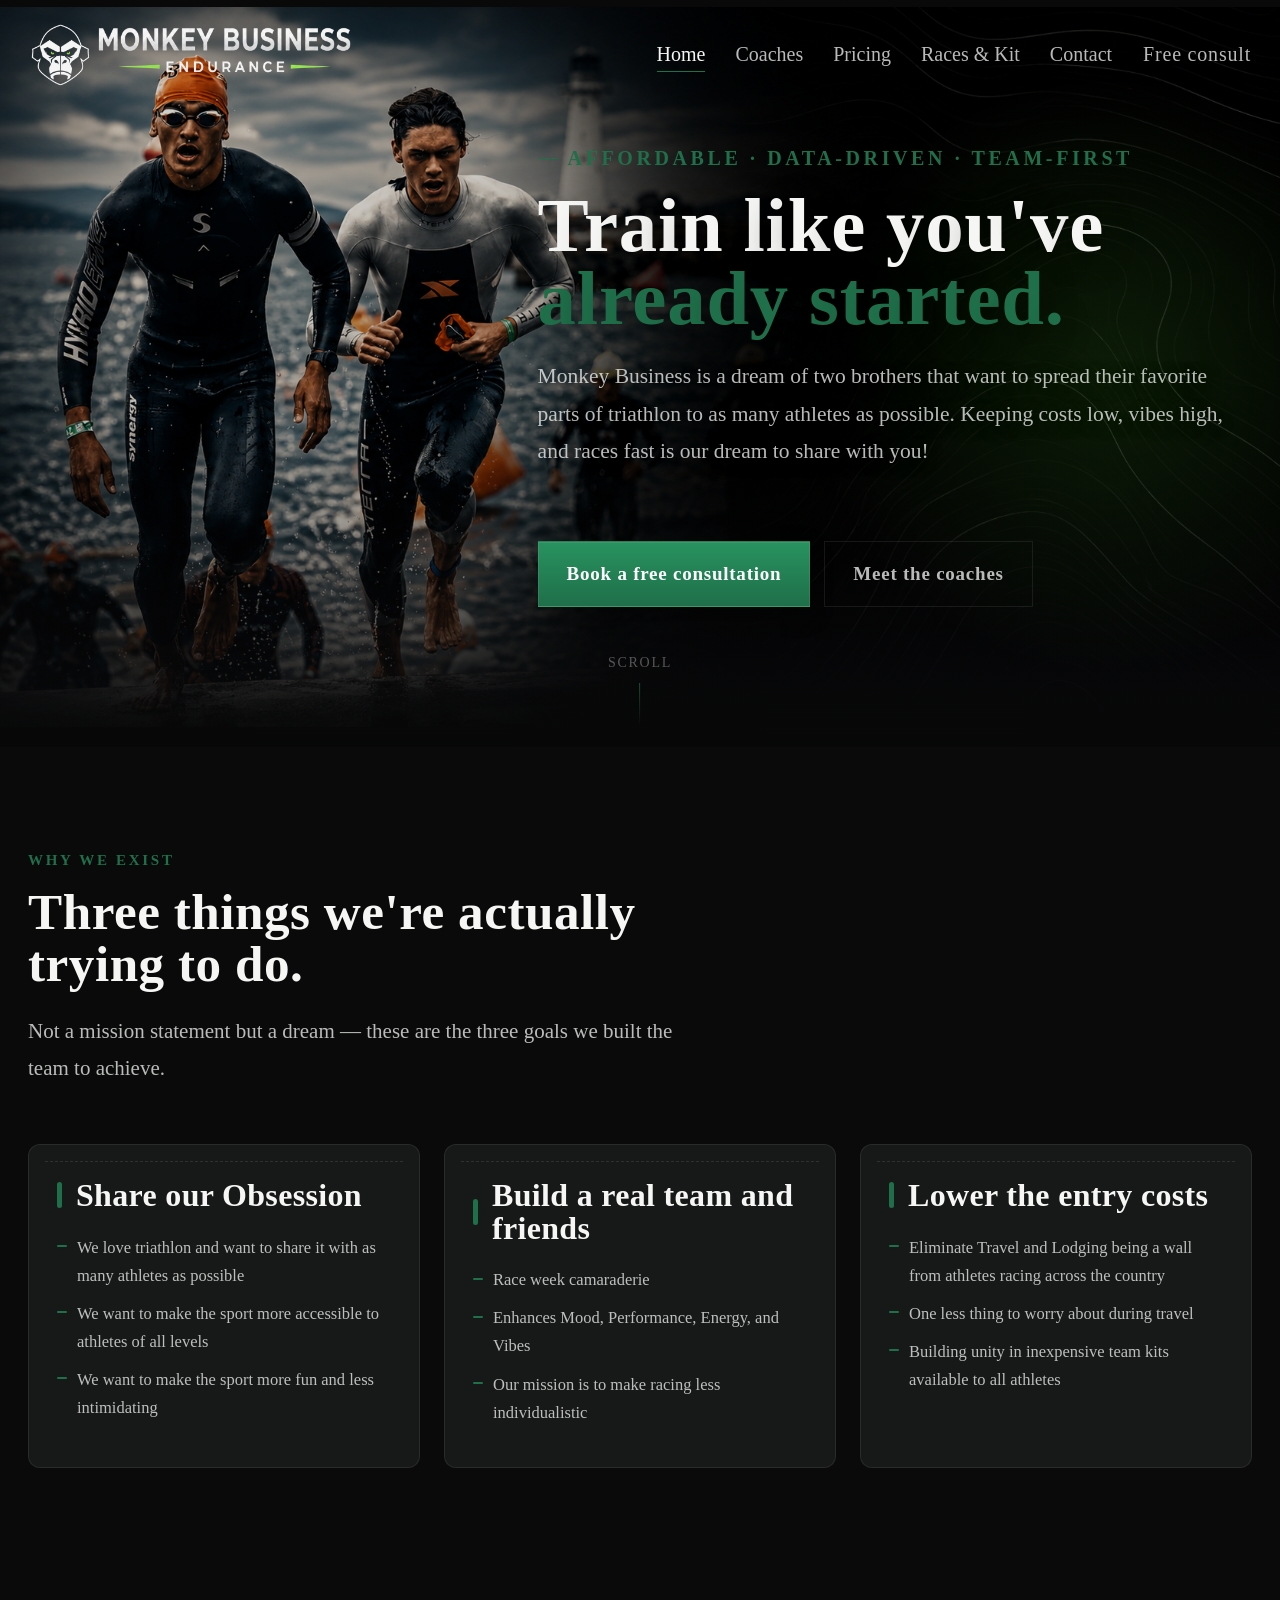
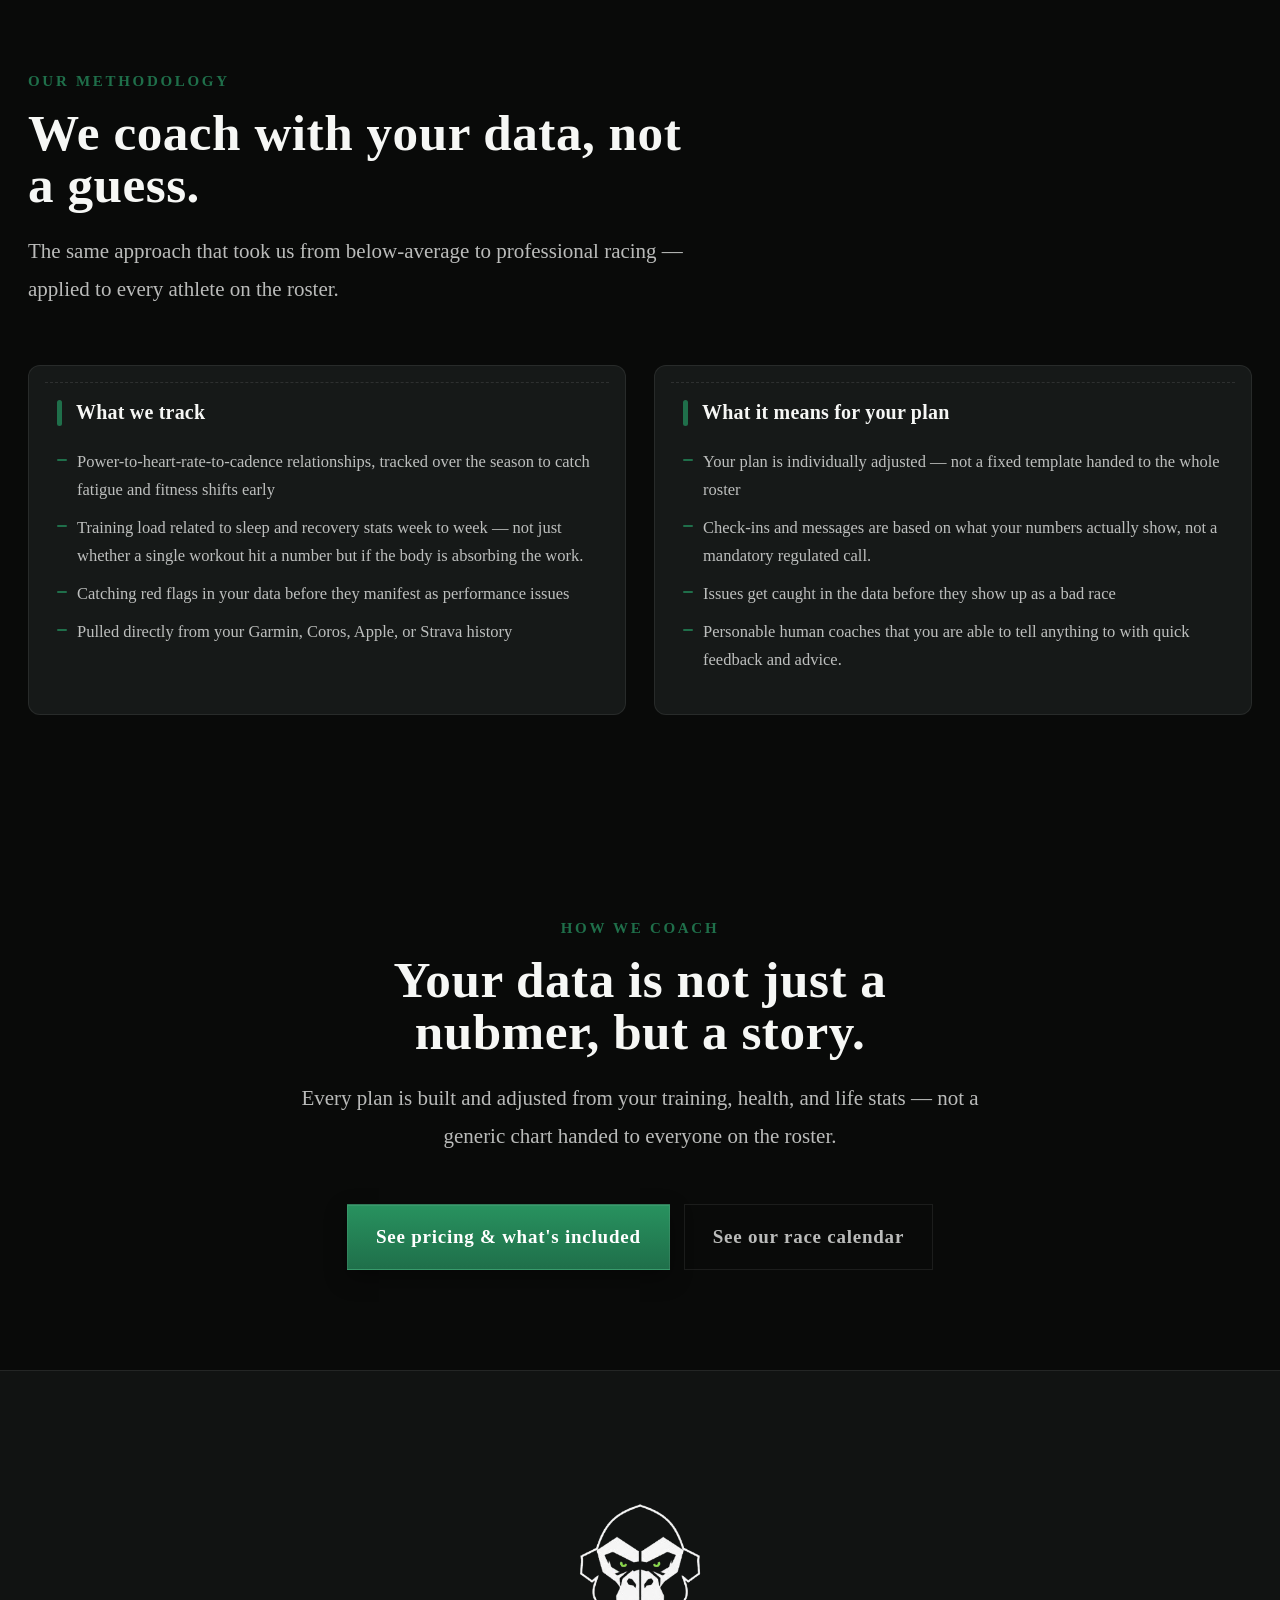
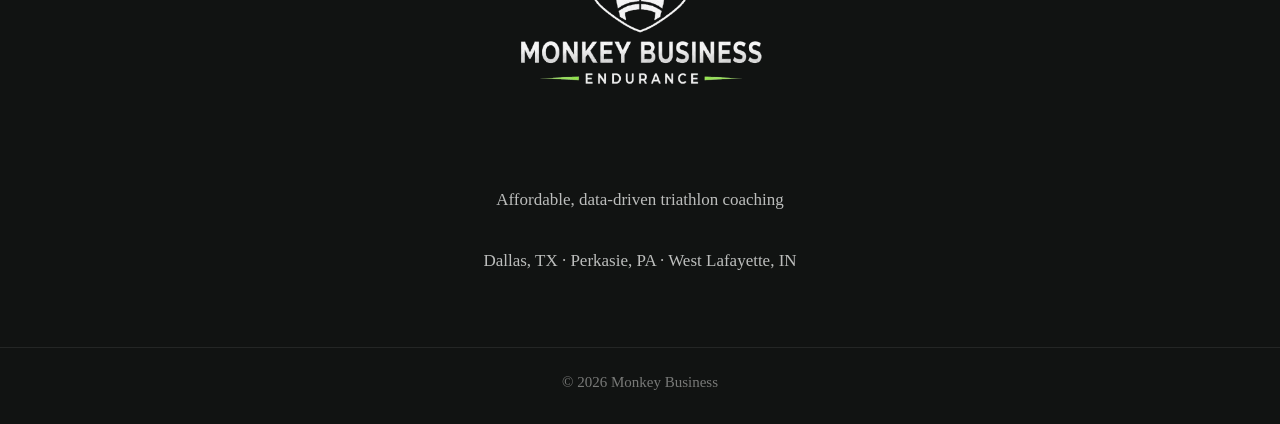
==== commit 4a5cebd2: "final without mobile working" ====
--- a/index.html
+++ b/index.html
@@ -20,8 +20,9 @@
 
 <nav class="nav">
   <div class="nav__inner">
-    <a class="nav__logo" href="index.html">Monkey<span>·</span>Business<span>·</span>Endurance</a>
-    <button class="nav__toggle" aria-expanded="false" aria-label="Toggle menu">MENU</button>
+<a class="nav__logo" href="index.html">
+    <img src="images/titleMonk.png" alt="Monkey Business Endurance">
+</a>    <button class="nav__toggle" aria-expanded="false" aria-label="Toggle menu">MENU</button>
     <ul class="nav__links">
       <li><a href="index.html" aria-current="page">Home</a></li>
       <li><a href="about.html">Coaches</a></li>
@@ -42,9 +43,9 @@
         Train like you've<br><em>already started.</em>
       </h1>
       <p class="hero__sub">
-        Monkey Business is triathlon coaching built by two brothers who self-coached from below-average age-group results to professional racing — and priced for the athlete just getting in the water.
+        Monkey Business is a dream of two brothers that want to spread their favorite parts of triathlon to as many athletes as possible. Keeping costs low, vibes high, and races fast is our dream to share with you!
       </p>
-      <div class="hero__actions">
+        <div class="hero__actions">
         <a class="btn btn--primary" href="pricing.html#consult">Book a free consultation</a>
         <a class="btn btn--ghost" href="about.html">Meet the coaches</a>
       </div>
@@ -59,78 +60,79 @@
     <div class="section__head reveal">
       <p class="section__kicker">Why we exist</p>
       <h2 class="section__title">Three things we're actually trying to do.</h2>
-      <p class="section__lede">Not a mission statement for a wall — these are the three problems we built the team to solve.</p>
+      <p class="section__lede">Not a mission statement but a dream — these are the three goals we built the team to achieve.</p>
     </div>
 
     <div class="grid grid--3 reveal-group">
       <article class="bibcard reveal">
         <div class="bibcard__holes" aria-hidden="true"></div>
         <div class="bibcard__dashes" aria-hidden="true"></div>
-        <h3 class="bibcard__title">Spread the love</h3>
-        <p class="bibcard__body">We know what it's like to be a complete beginner and what it's like to be a competitive age-grouper — it can be daunting no matter what, taking care of fitness is one less thing to worry about</p>
+        <h3 class="bibcard__title">Share our Obsession</h3>
+        <ul>
+          <li>We love triathlon and want to share it with as many athletes as possible</li>
+          <li>We want to make the sport more accessible to athletes of all levels</li>
+          <li>We want to make the sport more fun and less intimidating</li>
+        </ul>
+
       </article>
 
       <article class="bibcard reveal">
         <div class="bibcard__holes" aria-hidden="true"></div>
         <div class="bibcard__dashes" aria-hidden="true"></div>
-        <h3 class="bibcard__title">Build a real team</h3>
-        <p class="bibcard__body">Camaraderie with amongst athletes enhances race week drastically — it changes mood, performance, and energy within each athlete. We build for that on purpose.</p>
+        <h3 class="bibcard__title">Build a real team and friends</h3>
+        <ul>
+          <li> Race week camaraderie </li>
+          <li>Enhances Mood, Performance, Energy, and Vibes</li>
+          <li>Our mission is to make racing less individualistic </li>
+        </ul>
       </article>
 
       <article class="bibcard reveal">
         <div class="bibcard__holes" aria-hidden="true"></div>
         <div class="bibcard__dashes" aria-hidden="true"></div>
         <h3 class="bibcard__title">Lower the entry costs</h3>
-        <p class="bibcard__body">Travel and lodging keep athletes from racing across the country. We subsidize team kit and race-weekend housing so cost isn't what's holding you back.</p>
+<ul>
+          <li>Eliminate Travel and Lodging being a wall from athletes racing across the country </li>
+          <li> One less thing to worry about during travel</li>
+          <li> Building unity in inexpensive team kits available to all athletes </li>
+</ul>
       </article>
     </div>
   </div>
 </section>
 
-<section class="section section--alt">
+
+<section class="section">
   <div class="container">
-    <div class="grid grid--2" style="align-items:center; gap:72px;">
-      <div class="reveal-left">
-        <p class="section__kicker">The founders</p>
-        <h2 class="section__title" style="margin-bottom:18px;">We didn't start fast. We started exactly here.</h2>
+    <div class="section__head reveal">
+      <p class="section__kicker">Our methodology</p>
+      <h2 class="section__title">We coach with your data, not a guess.</h2>
+      <p class="section__lede">The same approach that took us from below-average to professional racing — applied to every athlete on the roster.</p>
+    </div>
+    <div class="grid grid--2 reveal-group" style="gap:28px;">
+      <article class="bibcard reveal">
+        <div class="bibcard__holes" aria-hidden="true"></div>
+        <div class="bibcard__dashes" aria-hidden="true"></div>
+        <h3 class="bibcard__title" style="font-size:20px;">What we track</h3>
+        <ul>
+          <li>Power-to-heart-rate-to-cadence relationships, tracked over the season to catch fatigue and fitness shifts early</li>
+          <li>Training load related to sleep and recovery stats week to week — not just whether a single workout hit a number but if the body is absorbing the work.</li>
+          <li>Catching red flags in your data before they manifest as performance issues</li>
+          <li>Pulled directly from your Garmin, Coros, Apple, or Strava history</li>
+        </ul>
+      </article>
+      <article class="bibcard reveal">
+        <div class="bibcard__holes" aria-hidden="true"></div>
+        <div class="bibcard__dashes" aria-hidden="true"></div>
+        <h3 class="bibcard__title" style="font-size:20px;">What it means for your plan</h3>
+        <ul>
+          <li>Your plan is individually adjusted — not a fixed template handed to the whole roster</li>
+          <li>Check-ins and messages are based on what your numbers actually show, not a mandatory regulated call.</li>
+          <li>Issues get caught in the data before they show up as a bad race</li>
+                    <li>Personable human coaches that you are able to tell anything to with quick feedback and advice. </li>
 
-        <p style="color:var(--ink-2);">
-          Sury's first triathlon was a sprint at 9:30 mins/mile, biked under 16mph and swam 1:40/100 yards. 
-          He's since run low-6:00 pace and biked over 24mph and swam 1:15s/100 yards — and coached 20–30 athletes a year at Penn State's club triathlon team along the way.
-        </p>
-
-        <p style="color:var(--ink-2);">
-          Paarth's first triathlon was a sprint at 9:00 mins/mile, biked under 17mph and swam 1:35/100 yards. 
-          He's since run 5:45 pace and biked over 25mph and swam 1:15s/100 yards.
-        </p>
-
-        <a class="btn btn--ghost" href="about.html" style="margin-top:22px;">Read our full story →</a>
-      </div>
-
-      <div class="statstrip reveal-right">
-        <div class="stat">
-          <span class="stat__val">10:30</span>
-          <span class="stat__label">Full Ironman PR</span>
-          <div class="stat__divider"></div>
-        </div>
-
-        <div class="stat">
-          <span class="stat__val">Sub-4:45</span>
-          <span class="stat__label">Half Ironman PR</span>
-          <div class="stat__divider"></div>
-        </div>
-
-        <div class="stat">
-          <span class="stat__val">2:00:00</span>
-          <span class="stat__label">Olympic PR</span>
-          <div class="stat__divider"></div>
-        </div>
-
-        <div class="stat">
-          <span class="stat__val">Sub-1:00</span>
-          <span class="stat__label">Sprint PR</span>
-        </div>
-      </div>
+        </ul>
+      </article>
     </div>
   </div>
 </section>
@@ -139,8 +141,8 @@
   <div class="container center">
     <div class="section__head reveal" style="margin:0 auto 48px;">
       <p class="section__kicker">How we coach</p>
-      <h2 class="section__title">Your data. Not a shelf template.</h2>
-      <p class="section__lede">Every plan is built and adjusted from your power, heart rate, cadence, and training load — not a generic chart handed to everyone on the roster.</p>
+      <h2 class="section__title">Your data is not just a nubmer, but a story. </h2>
+      <p class="section__lede">Every plan is built and adjusted from your training, health, and life stats — not a generic chart handed to everyone on the roster.</p>
     </div>
 
     <div class="reveal" style="display:flex; gap:14px; justify-content:center; flex-wrap:wrap;">
@@ -149,24 +151,28 @@
     </div>
   </div>
 </section>
-
 <footer class="footer">
   <div class="container footer__inner">
-    <div>
-      <div class="footer__brand">Monkey<span>·</span>Business<span>·</span>Endurance</div>
-      <p class="footer__lede">Affordable, data-driven triathlon coaching Dallas, TX   ·   Perkasie, PA    ·    West Lafeyette, IN</p>
+
+    <div class="footer__left">
+
+      <a href="index.html" class="footer__brand-logo">
+        <img src="images/whiteMon.png" alt="Monkey Business Endurance">
+      </a>
+
+      <p class="footer__lede">
+        Affordable, data-driven triathlon coaching
+        <br><br>
+        Dallas, TX · Perkasie, PA · West Lafayette, IN
+      </p>
+
+
     </div>
 
-    <ul class="footer__links">
-      <li><a href="about.html">Coaches</a></li>
-      <li><a href="pricing.html">Pricing</a></li>
-      <li><a href="races.html">Races &amp; Kit</a></li>
-      <li><a href="contact.html">Contact</a></li>
-    </ul>
   </div>
 
   <div class="container footer__fine">
-    © <span id="y"></span> Monkey Business · All prices on the pricing page are current rates.
+    © <span id="y"></span> Monkey Business
   </div>
 </footer>
 
--- a/styles.css
+++ b/styles.css
@@ -78,7 +78,7 @@
   background:var(--bg);
   color:var(--ink);
   font-family:var(--body);
-  font-size:18px;
+  font-size:20px;
   line-height:1.7;
   -webkit-font-smoothing:antialiased;
   overflow-x:hidden;
@@ -86,7 +86,7 @@
 img{ max-width:100%; display:block; }
 a{ color:inherit; }
 h1,h2,h3,h4{ font-family:var(--display); font-weight:700; line-height:1.02; margin:0; letter-spacing:.01em; }
-p{ font-size:18px;
+p{ font-size:20px;
     line-height:1.8;
 margin:0 0 1em; }
 ul{ margin:0; padding:0; }
@@ -114,11 +114,68 @@
 .reveal-group > *:nth-child(3){ transition-delay:.25s; }
 .reveal-group > *:nth-child(4){ transition-delay:.35s; }
 
+
+.form__field select{
+    width:100%;
+    padding:14px 16px;
+    border:1px solid var(--line);
+    border-radius:var(--radius-sm);
+    background:var(--surface);
+    color:var(--ink);
+    font:inherit;
+    outline:none;
+    transition:.25s ease;
+    appearance:none;
+}
+
+.form__field select:focus{
+    border-color:var(--accent);
+    box-shadow:0 0 0 3px rgba(31,111,74,.15);
+}
+
+/* ==========================================
+   Social Links
+   ========================================== */
+
+.social-links{
+    display:flex;
+    flex-direction:column;
+    gap:18px;
+    margin-top:20px;
+}
+
+.social-link{
+    display:flex;
+    align-items:center;
+    gap:14px;
+
+    color:var(--ink);
+    text-decoration:none;
+    font-size:18px;
+    font-weight:500;
+
+    transition:all .25s ease;
+}
+
+.social-link img{
+    width:32px;
+    height:32px;
+    object-fit:contain;
+}
+
+.social-link:hover{
+    color:var(--accent);
+    transform:translateX(6px);
+}
+
+.social-link:hover img{
+    transform:scale(1.08);
+}
 /* =========================================================
    Eyebrow / utility
    ========================================================= */
 .eyebrow{
-  font-family:var(--mono); font-size:14px; letter-spacing:.18em; text-transform:uppercase;
+  font-family:var(--mono); font-size:20px; letter-spacing:.18em; text-transform:uppercase;
   color:var(--accent); display:inline-flex; align-items:center; gap:10px; margin-bottom:14px; font-weight:700;
 }
 .eyebrow::before{ content:""; width:20px; height:1px; background:var(--accent); display:inline-block; }
@@ -142,19 +199,32 @@
 }
 .nav.scrolled{
   background:rgba(11,12,14,.88);
-  backdrop-filter:blur(14px);
+  backdrop-filter:blur(16px);
   border-bottom-color:var(--line);
 }
 .nav__inner{
   display:flex; align-items:center; justify-content:space-between;
   padding:20px 28px; max-width:var(--container); margin:0 auto;
 }
-.nav__logo{ font-family:var(--display); font-size:22px; font-weight:800; text-decoration:none; letter-spacing:.02em; }
+.nav__logo{ display:flex;
+    align-items:center;
+    flex-shrink:0; font-family:var(--display); font-size:24px; font-weight:800; text-decoration:none; letter-spacing:.02em; }
 .nav__logo span{ color:var(--accent); }
-.nav__links{ display:flex; font-size:17px; gap:30px; list-style:none; align-items:center; }
+.nav__links{ display:flex; font-size:20px; gap:30px; list-style:none; align-items:center; }
 .nav__links a{
-  text-decoration:none; font-size:14px; font-weight:500; color:var(--ink-2);
+  text-decoration:none; font-size:20px; font-weight:500; color:var(--ink-2);
   padding:5px 0; position:relative; transition:color .2s;
+}
+.nav__logo img{
+    display:block;
+    height:67px;      /* change this to make logo bigger/smaller */
+    width:auto;
+    transition:transform .25s ease, opacity .25s ease;
+}
+
+.nav__logo:hover img{
+    transform:scale(1.03);
+    opacity:.95;
 }
 .nav__links a::after{
   content:""; position:absolute; bottom:-2px; left:0; right:0; height:1px;
@@ -168,7 +238,7 @@
 }
 .nav__links a:hover, .nav__links a[aria-current="page"]{ color:var(--ink); }
 .nav__links a:hover::after, .nav__links a[aria-current="page"]::after{ transform:scaleX(1); }
-.nav__toggle{ display:none; background:none; border:1px solid var(--line); border-radius:var(--radius-sm); padding:8px 12px; font-family:var(--mono); font-size:12px; cursor:pointer; color:var(--ink); }
+.nav__toggle{ display:none; background:none; border:1px solid var(--line); border-radius:var(--radius-sm); padding:8px 12px; font-family:var(--mono); font-size:14px; cursor:pointer; color:var(--ink); }
 @media (max-width:760px){
   .nav__toggle{ display:inline-flex; }
   .nav__links{
@@ -185,7 +255,7 @@
    Buttons
    ========================================================= */
 .btn{
-  font-family:var(--mono); font-size:17px; letter-spacing:.04em; text-decoration:none; font-weight:600;
+  font-family:var(--mono); font-size:19px; letter-spacing:.04em; text-decoration:none; font-weight:600;
   display:inline-flex; align-items:center; gap:8px; padding:16px 28px;
   border-radius:var(--radius-sm); border:1px solid transparent;
   cursor:pointer; transition:transform .18s var(--ease-smooth), background .2s, box-shadow .2s, border-color .2s;
@@ -289,14 +359,14 @@
 }
 .hero__title em{ font-style:normal; color:var(--accent); }
 .hero__sub{
-  font-size:18px; color:var(--ink-2); max-width:540px; margin:20px 0 36px; line-height:1.65;
+  font-size:19.5px; color:var(--ink-2); max-width:540px; margin:20px 0 36px; line-height:1.65;
   animation:heroRise .8s .1s var(--ease-out) both;
 }
 .hero__actions{ display:flex; gap:14px; flex-wrap:wrap; animation:heroRise .8s .2s var(--ease-out) both; }
 .hero__scroll{
   position:absolute; bottom:40px; left:50%; transform:translateX(-50%);
   display:flex; flex-direction:column; align-items:center; gap:8px;
-  font-family:var(--mono); font-size:10px; letter-spacing:.12em; color:var(--ink-3); text-transform:uppercase;
+  font-family:var(--mono); font-size:14px; letter-spacing:.12em; color:var(--ink-3); text-transform:uppercase;
   animation:heroRise .8s .4s var(--ease-out) both;
 }
 .hero__scroll::after{
@@ -306,6 +376,15 @@
 @keyframes heroRise{ from{ opacity:0; transform:translateY(20px); } to{ opacity:1; transform:none; } }
 @keyframes scrollLine{ 0%,100%{ opacity:.4; transform:scaleY(.5); transform-origin:top; } 50%{ opacity:1; transform:scaleY(1); } }
 
+.social-link img{
+    width:48px;
+    height:48px;
+    object-fit:contain;
+}
+.social-link__strava{
+    width:56px !important;
+    height: 56px !important;
+}
 /* =========================================================
    Sections
    ========================================================= */
@@ -313,9 +392,9 @@
 .section--alt{ background:var(--bg-2); border-top:1px solid var(--line); border-bottom:1px solid var(--line); }
 .section--accent-top{ border-top:1px solid var(--line); }
 .section__head{ max-width:680px; margin-bottom:56px; }
-.section__kicker{ font-family:var(--mono); font-size:14px; text-transform:uppercase; letter-spacing:.18em; color:var(--accent); margin-bottom:12px; font-weight:700; }
+.section__kicker{ font-family:var(--mono); font-size:15px; text-transform:uppercase; letter-spacing:.18em; color:var(--accent); margin-bottom:12px; font-weight:700; }
 .section__title{ font-size:clamp(38px,4vw,60px); margin-bottom:22px; color:var(--ink); }
-.section__lede{ font-size:20px; color:var(--ink-2); line-height:1.8;  max-width:850px;}
+.section__lede{ font-size:21px; color:var(--ink-2); line-height:1.8;  max-width:850px;}
 
 /* =========================================================
    Bib card — signature component — dark edition
@@ -358,7 +437,17 @@
   box-shadow:0 20px 60px -20px rgba(0,0,0,.7), 0 0 0 1px rgba(107,255,61,.25);
   border-color:rgba(107,255,61,.3);
 }
-.bibcard:hover::before{ opacity:1; }
+.bibcard:hover::before{ opacity:1;  content:"";
+    position:absolute;
+    left:0;
+    top:50%;
+    transform:translateY(-50%);
+
+    width:4px;
+    height:22px;
+
+    background:var(--accent);
+    border-radius:4px;}
 .bibcard__num{
   position:absolute; top:20px; right:20px;
   font-family:var(--mono); font-size:11px; color:var(--accent);
@@ -367,31 +456,93 @@
   transition:transform .28s var(--ease-out);
 }
 .bibcard:hover .bibcard__num{ transform:rotate(0deg); }
-.bibcard__title{ font-size:24px; margin:22px 0 10px; color:var(--ink); }
-.bibcard__body{ color:var(--ink-2); font-size:15px; }
+
+.bibcard__title{
+    display:flex;
+    align-items:center;
+    gap:14px;
+
+    margin-bottom:22px;
+
+    font-size:2.0rem;
+    font-weight:700;
+    color:var(--ink);
+}
+
+.bibcard__title::before{
+    content:"";
+
+    width:5px;
+    height:26px;
+
+    border-radius:999px;
+    background:var(--accent);
+
+    flex-shrink:0;
+}
+
+
+.bibcard__body{ color:var(--ink-2); font-size:17px; }
 .bibcard ul{ margin-top:12px; }
 .bibcard li{
   list-style:none; padding-left:20px; position:relative;
-  margin-bottom:10px; font-size:15px; color:var(--ink-2);
+  margin-bottom:10px; font-size:16.5px; color:var(--ink-2);
   transition:color .2s;
 }
 .bibcard:hover li{ color:var(--ink); }
-.bibcard li::before{ content:"—"; position:absolute; left:0; color:var(--accent); }
-
-.bibcard__stats{ display:flex; gap:24px; margin-top:22px; flex-wrap:wrap; }
-.bibcard__stat-val{ font-family:var(--mono); font-size:22px; font-weight:600; display:block; color:var(--ink); }
-.bibcard__stat-label{ font-size:11px; text-transform:uppercase; letter-spacing:.07em; color:var(--ink-3); }
+
+
+.bibcard__stats{ 
+ display:grid;
+    grid-template-columns:repeat(3,1fr);
+    gap:34px 18px;
+
+    margin-top:36px;
+    padding-top:28px;
+
+    border-top:1px solid var(--line);}
+.bibcard__stats > div{
+    display:flex;
+    flex-direction:column;
+    align-items:center;
+    justify-content:flex-start;
+    text-align:center;
+}
+.bibcard__stat-val{ font-family:var(--mono);  font-weight:700; display:block; color:var(--ink); line-height:1.1;    font-size:clamp(1.2rem,1.6vw,1.8rem);
+ }
+.bibcard__stat-label{ font-size:13px; text-transform:uppercase;  color:var(--ink-3); 
+margin-top:10px;
+
+    letter-spacing:.12em;
+
+
+    line-height:1.4;
+}
 .card p,
 .bibcard p{
-    font-size:17px;
+    font-size:19px;
     color:var(--ink-2);
 }
+.bibcard li::before{
+    content:"";
+    position:absolute;
+
+    left:0;
+    top:0.75em;
+    transform:translateY(-50%);
+
+    width:10px;
+    height:2px;
+
+    background:var(--accent);
+    border-radius:999px;
+}
 /* =========================================================
    Stat strip
    ========================================================= */
 .statstrip{ display:flex; flex-direction:column; gap:28px; }
-.stat__val{ font-family:var(--mono); font-size:34px; font-weight:600; display:block; color:var(--accent); }
-.stat__label{ font-size:13px; color:var(--ink-3); letter-spacing:.02em; }
+.stat__val{ font-family:var(--mono); font-size:36px; font-weight:600; display:block; color:var(--accent); }
+.stat__label{ font-size:17.5px; color:var(--ink-3); letter-spacing:.02em; }
 .stat__divider{ width:28px; height:1px; background:var(--accent); opacity:.4; margin-top:2px; }
 .stat-number{
     color:#35C97E;
@@ -406,11 +557,11 @@
 }
 .race-row:first-child{ border-top:1px solid var(--line); }
 .race-row:hover{ background:var(--line-2); }
-.race-row__num{ font-family:var(--mono); font-size:30px; color:var(--accent); opacity:.6; }
-.race-row__name{ font-size:21px; font-family:var(--display); color:var(--ink); }
-.race-row__meta{ font-size:13px; color:var(--ink-3); font-family:var(--mono); margin-top:3px; }
+.race-row__num{ font-family:var(--mono); font-size:29px; color:var(--accent); opacity:.6; }
+.race-row__name{ font-size:22px; font-family:var(--display); color:var(--ink); }
+.race-row__meta{ font-size:14px; color:var(--ink-3); font-family:var(--mono); margin-top:3px; }
 .race-row__dist{
-  font-family:var(--mono); font-size:12px; padding:6px 12px;
+  font-family:var(--mono); font-size:13px; padding:6px 12px;
   border:1px solid var(--line); border-radius:20px; white-space:nowrap; color:var(--ink-3);
   transition:border-color .2s, color .2s;
 }
@@ -418,6 +569,10 @@
 @media (max-width:600px){
   .race-row{ grid-template-columns:40px 1fr; }
   .race-row__dist{ grid-column:2; justify-self:start; }
+   .bibcard__stats{
+        grid-template-columns:repeat(2,1fr);
+    }
+  
 }
 
 /* =========================================================
@@ -435,6 +590,138 @@
     .kitpanel{
         grid-template-columns:1fr;
     }
+    .hero{
+    min-height:auto;
+    padding:110px 0 70px;
+        padding-top:140px;
+
+}
+
+.hero .container{
+    display:flex;
+    flex-direction:column;
+    gap:40px;
+}
+.hero--home{
+    background-size:contain;
+    background-position:center top;
+    background-repeat:no-repeat;
+}
+.hero img{
+    width:100%;
+    height:auto;
+    object-fit:contain;
+}
+.hero__image img{
+    width:100%;
+    height:auto;
+    object-fit:contain;
+}
+.hero__title{
+    font-size:clamp(2.8rem,10vw,4rem);
+    line-height:.95;
+    text-align:center;
+        font-size:3.2rem;
+
+}
+.hero__sub{
+    font-size:19px;
+    text-align:center;
+        font-size:1.25rem;
+
+}
+.hero__actions{
+    justify-content:center;
+    flex-direction:column;
+    align-items:center;
+    gap:16px;
+}
+
+.hero__actions .btn{
+    width:min(320px,100%);
+}
+.eyebrow{
+    text-align:center;
+}
+
+.nav__logo img{
+    height:42px;
+}
+.container{
+    padding-inline:22px;
+}
+.hero::before,
+.hero::after{
+    opacity:.2;
+}
+
+    .nav{
+        position:fixed;
+        top:0;
+        left:0;
+        width:100%;
+        z-index:1000;
+        background:rgba(8,10,9,.96);
+        backdrop-filter:blur(14px);
+    }
+
+    .nav__inner{
+        min-height:72px;
+        display:flex;
+        align-items:center;
+        justify-content:space-between;
+    }
+
+    .nav__toggle{
+        display:flex;
+        align-items:center;
+        justify-content:center;
+    }
+
+    .nav__links{
+        position:absolute;
+        top:72px;
+        left:0;
+        width:100%;
+        display:none;
+        flex-direction:column;
+        background:var(--bg);
+        border-top:1px solid var(--line);
+        padding:20px 0;
+        z-index:999;
+    }
+
+    .nav__links.open{
+        display:flex;
+    }
+
+    .nav__links li{
+        width:100%;
+    }
+
+    .nav__links a{
+        display:block;
+        padding:18px 24px;
+        text-align:center;
+        font-size:20px;
+    }
+
+    .nav .btn{
+        width:85%;
+        margin:12px auto 0;
+    }
+    .hero__content{
+    order:2;
+}
+
+.hero__media{
+    order:1;
+}
+
+.hero .container{
+    display:flex;
+    flex-direction:column;
+}
 }
 
 .kitpanel__art{
@@ -460,6 +747,7 @@
 
 .kitpanel__img:hover{
     transform:scale(1.03);
+
 }
 
 @media (max-width:700px){
@@ -481,20 +769,29 @@
 .form__row{ display:grid; gap:18px; grid-template-columns:1fr 1fr; margin-bottom:18px; }
 .form__row--single{ grid-template-columns:1fr; }
 @media (max-width:600px){ .form__row{ grid-template-columns:1fr; } }
-.form__field{ display:flex; flex-direction:column; gap:7px; }
-.form__field label{ font-family:var(--mono); font-size:11px; text-transform:uppercase; letter-spacing:.08em; color:var(--ink-3); }
+.form__field{ display:flex; flex-direction:column; gap:7px; appearance:none;
+    cursor:pointer;}
+.form__field label{ font-family:var(--mono); font-size:14px; text-transform:uppercase; letter-spacing:.08em; color:var(--ink-3); }
 .form__field input, .form__field select, .form__field textarea{
-  font-family:var(--body); font-size:15px; padding:12px 14px;
-  border:1px solid var(--line); border-radius:var(--radius-sm);
+  font-family:var(--body); font-size:17px; 
+  border:1px solid var(--line); 
   background:var(--bg-2); color:var(--ink); transition:border-color .2s, box-shadow .2s;
-}
+
+   width:100%;
+    padding:18px 20px;
+
+    min-height:58px;
+
+    border-radius:10px;
+
+  }
 .form__field input::placeholder, .form__field textarea::placeholder{ color:var(--ink-3); }
 .form__field input:focus, .form__field select:focus, .form__field textarea:focus{
   outline:none; border-color:var(--accent); box-shadow:0 0 0 3px rgba(107,255,61,.12);
 }
 .form__field select option{ background:var(--surface); }
 .form__note{ font-size:13px; color:var(--ink-3); margin-top:14px; line-height:1.5; }
-.form__status{ font-family:var(--mono); font-size:13px; margin-top:14px; display:none; }
+.form__status{ font-family:var(--mono); font-size:14px; margin-top:14px; display:none; }
 .form__status.is-visible{ display:block; }
 .form__status.is-ok{ color:#4ade80; }
 .form__status.is-err{ color:var(--accent); }
@@ -504,13 +801,13 @@
    ========================================================= */
 .faq__item{ border-bottom:1px solid var(--line); }
 .faq__item summary{
-  cursor:pointer; font-weight:600; font-size:16px; list-style:none;
-  display:flex; justify-content:space-between; gap:16px; align-items:center;
+  cursor:pointer; font-weight:600; font-size:17px; list-style:none;
+  display:flex; justify-content:space-between; gap:17px; align-items:center;
   padding:22px 0; color:var(--ink); transition:color .2s;
 }
 .faq__item summary::-webkit-details-marker{ display:none; }
 .faq__item summary::after{
-  content:"+"; font-family:var(--mono); font-size:20px; color:var(--accent);
+  content:"+"; font-family:var(--mono); font-size:21px; color:var(--accent);
   flex-shrink:0; transition:transform .25s var(--ease-smooth);
 }
 .faq__item[open] summary::after{ content:"–"; }
@@ -535,18 +832,82 @@
 /* =========================================================
    Footer
    ========================================================= */
-.footer{ background:var(--bg-2); border-top:1px solid var(--line); padding:60px 0 36px; font-size: 17px;}
-.footer__inner{ display:flex; justify-content:space-between; gap:24px; flex-wrap:wrap; margin-bottom:40px; }
-.footer__brand{ font-family:var(--display); font-size:22px; color:var(--ink); font-weight:800; }
-.footer__brand span{ color:var(--accent); }
-.footer__lede{ font-size:14px; color:var(--ink-3); margin-top:8px; max-width:300px; line-height:1.6; }
-.footer__links{ display:flex; gap:24px; list-style:none; flex-wrap:wrap; align-items:flex-start; }
-.footer__links a{ text-decoration:none; font-size:14px; color:var(--ink-3); transition:color .2s; }
-.footer__links a:hover{ color:var(--ink); }
+/* ===========================
+   Footer
+=========================== */
+
+.footer{
+    border-top:1px solid var(--line);
+    background:var(--bg-2);
+    padding:70px 0 28px;
+}
+
+.footer__inner{
+    display:flex;
+    justify-content:center;
+}
+
+.footer__left{
+    display:flex;
+    flex-direction:column;
+    align-items:center;
+    text-align:center;
+    max-width:700px;
+}
+
+.footer__brand-logo{
+    display:block;
+    margin-bottom:24px;
+}
+
+.footer__brand-logo img{
+    width:320px;
+    max-width:100%;
+    height:auto;
+    transition:.3s ease;
+}
+
+.footer__brand-logo:hover img{
+    transform:translateY(-3px);
+}
+
+.footer__lede{
+    margin:0 0 28px;
+    color:var(--ink-2);
+    font-size:17px;
+    line-height:1.8;
+}
+
+.footer__links--stack{
+    list-style:none;
+    display:flex;
+    flex-direction:column;
+    align-items:center;
+    gap:14px;
+    padding:0;
+    margin:0;
+}
+
+.footer__links--stack a{
+    color:var(--ink-2);
+    font-size:17px;
+    text-decoration:none;
+    transition:.25s ease;
+}
+
+.footer__links--stack a:hover{
+    color:var(--accent);
+    transform:translateX(4px);
+}
+
 .footer__fine{
-  font-family:var(--mono); font-size:11px; color:var(--ink-3);
-  border-top:1px solid var(--line); padding-top:24px; letter-spacing:.02em;
-} 
+    margin-top:42px;
+    padding-top:22px;
+    border-top:1px solid var(--line);
+    text-align:center;
+    color:var(--ink-3);
+    font-size:15px;
+}
 /* =========================================================
    Luxury background images per page
    ========================================================= */
@@ -646,7 +1007,7 @@
     max-width:720px;
     margin-top:22px;
 
-    font-size:21px;
+    font-size:21.5px;
     line-height:1.75;
 
     color:var(--ink-2);
@@ -761,4 +1122,516 @@
             var(--bg) 100%
         ),
         url("images/paarth swim.png");
-}+}
+
+/* ==========================================================
+   Shared Founder Timeline
+   ========================================================== */
+
+.timeline{
+    position:relative;
+    max-width:1100px;
+    margin:70px auto 0;
+}
+
+.timeline::before{
+    content:"";
+    position:absolute;
+    left:50%;
+    top:0;
+    bottom:0;
+
+    width:2px;
+    background:linear-gradient(
+        to bottom,
+        transparent,
+        var(--accent),
+        var(--accent),
+        transparent
+    );
+
+    transform:translateX(-50%);
+}
+
+.timeline__row{
+    display:grid;
+    grid-template-columns:1fr 90px 1fr;
+    gap:40px;
+
+    align-items:center;
+
+    margin-bottom:70px;
+}
+
+.timeline__left{
+    text-align:right;
+}
+
+.timeline__right{
+    text-align:left;
+}
+
+.timeline__left h4,
+.timeline__right h4{
+    color:var(--accent);
+    font-size:1.2rem;
+    margin-bottom:10px;
+    font-family:var(--mono);
+    letter-spacing:.08em;
+}
+
+.timeline__left p,
+.timeline__right p{
+    color:var(--ink-2);
+    font-size:17px;
+    line-height:1.7;
+}
+
+.timeline__center{
+    display:flex;
+    justify-content:center;
+    position:relative;
+}
+
+.timeline__dot{
+    width:20px;
+    height:20px;
+
+    border-radius:50%;
+
+    background:var(--accent);
+
+    border:4px solid var(--surface);
+
+    box-shadow:
+        0 0 0 3px rgba(40,146,95,.35),
+        0 0 20px rgba(40,146,95,.45);
+
+    z-index:2;
+}
+
+.timeline__row:hover .timeline__dot{
+    transform:scale(1.2);
+    transition:.25s;
+}
+
+.timeline__left,
+.timeline__right{
+    background:var(--surface);
+
+    border:1px solid var(--line);
+
+    border-radius:18px;
+
+    padding:26px;
+
+    transition:.3s;
+}
+
+.timeline__row:hover .timeline__left,
+.timeline__row:hover .timeline__right{
+
+    transform:translateY(-4px);
+
+    border-color:rgba(40,146,95,.45);
+
+    box-shadow:
+        0 16px 40px rgba(0,0,0,.35);
+}
+
+.timeline__finish{
+
+    width:80px;
+    height:80px;
+
+    border-radius:50%;
+
+    display:flex;
+    align-items:center;
+    justify-content:center;
+
+    font-size:36px;
+
+    background:var(--accent);
+
+    color:#fff;
+
+    box-shadow:
+        0 0 35px rgba(40,146,95,.45);
+
+    z-index:3;
+}
+
+.timeline__row--finish{
+
+    margin-top:80px;
+}
+
+.timeline__row--finish h4{
+
+    font-size:1.4rem;
+}
+
+@media (max-width:900px){
+
+    .timeline::before{
+        left:22px;
+    }
+
+    .timeline__row{
+        grid-template-columns:44px 1fr;
+        gap:22px;
+    }
+
+    .timeline__left,
+    .timeline__right{
+        text-align:left;
+    }
+
+    .timeline__left{
+        grid-column:2;
+    }
+
+    .timeline__center{
+        grid-column:1;
+        grid-row:1;
+    }
+
+    .timeline__right{
+        display:none;
+    }
+}
+
+/* ===========================
+   Timeline Header
+=========================== */
+
+.timeline-head{
+    max-width:900px;
+    margin:0 auto 70px;
+    text-align:center;
+}
+
+.timeline-head .section__title{
+    max-width:none;
+    margin:18px auto;
+}
+
+.timeline-head .section__lede{
+    max-width:700px;
+    margin:0 auto;
+}
+
+.timeline__header{
+
+    display:grid;
+    grid-template-columns:1fr 120px 1fr;
+
+    align-items:center;
+
+    max-width:1100px;
+
+    margin:0 auto 60px;
+}
+
+.timeline__person{
+    display:flex;
+    flex-direction:column;
+}
+
+.timeline__person--left{
+    align-items:flex-end;
+    padding-right:35px;
+}
+
+.timeline__person--right{
+    align-items:flex-start;
+    padding-left:35px;
+}
+
+.timeline__person h3{
+
+    margin:0;
+
+    font-size:2.6rem;
+    font-weight:700;
+}
+
+.timeline__person span{
+
+    margin-top:8px;
+
+    color:var(--accent);
+
+    font-size:.85rem;
+
+    font-family:var(--mono);
+
+    letter-spacing:.18em;
+
+    text-transform:uppercase;
+}
+
+.timeline__header-line{
+
+    position:relative;
+
+    height:2px;
+
+    background:linear-gradient(
+        to right,
+        rgba(40,146,95,.5),
+        var(--accent),
+        rgba(40,146,95,.5)
+    );
+}
+
+.timeline__header-line::after{
+
+    content:"";
+
+    position:absolute;
+
+    left:50%;
+    top:50%;
+
+    width:14px;
+    height:14px;
+
+    transform:translate(-50%,-50%);
+
+    border-radius:50%;
+
+    background:var(--accent);
+
+    box-shadow:0 0 18px rgba(40,146,95,.45);
+}
+
+/* =========================
+   Mobile Navigation
+========================= */
+
+@media (max-width: 900px){
+
+    .nav__toggle{
+        display:block;
+    }
+
+    .nav__links{
+        position:absolute;
+        top:100%;
+        left:0;
+        right:0;
+
+        display:none;
+        flex-direction:column;
+
+        background:rgba(8,10,9,.98);
+        backdrop-filter:blur(12px);
+
+        border-top:1px solid var(--line);
+
+        padding:24px;
+
+        gap:20px;
+
+        z-index:999;
+    }
+
+    .nav__links.open{
+        display:flex;
+    }
+
+    .nav{
+        position:relative;
+    }
+
+    .nav__links li{
+        width:100%;
+    }
+
+    .nav__links a{
+        display:block;
+        width:100%;
+        text-align:center;
+        font-size:18px;
+    }
+
+    .nav .btn{
+        width:100%;
+    }
+}
+/* =========================================================
+   TIMELINE - MOBILE
+   ========================================================= */
+@media (max-width: 900px){
+
+    .timeline{
+        margin-top:50px;
+    }
+
+    /* Header */
+    .timeline__names{
+        display:none; /* hide Sury / Journey / Paarth row */
+    }
+
+    /* One column layout */
+    .timeline__row{
+        display:grid;
+        grid-template-columns:40px 1fr;
+        gap:18px;
+        align-items:flex-start;
+        margin-bottom:40px;
+    }
+
+    /* Center line becomes left line */
+    .timeline__center{
+        grid-column:1;
+        position:relative;
+        display:flex;
+        justify-content:center;
+        height:100%;
+    }
+
+    .timeline__center::before{
+        content:"";
+        position:absolute;
+        top:0;
+        bottom:-40px;
+        width:2px;
+        background:rgba(40,146,95,.35);
+    }
+
+    .timeline__dot{
+        width:18px;
+        height:18px;
+        border-radius:50%;
+        background:var(--surface);
+        border:4px solid var(--accent);
+        z-index:2;
+    }
+
+    /* Cards */
+    .timeline__left,
+    .timeline__right{
+        grid-column:2;
+        width:100%;
+        max-width:none;
+        margin:0;
+    }
+
+    /* Keep alternating order */
+    .timeline__left{
+        order:2;
+    }
+
+    .timeline__right{
+        order:2;
+    }
+
+    .timeline__left h4,
+    .timeline__right h4{
+        font-size:1.25rem;
+    }
+
+    .timeline__left p,
+    .timeline__right p{
+        font-size:1rem;
+        line-height:1.6;
+    }
+
+    /* Remove desktop alignment */
+    .timeline__left{
+        text-align:left;
+    }
+
+    .timeline__right{
+        text-align:left;
+    }
+}
+
+@media (max-width: 750px){
+
+    .timeline{
+        margin-top:50px;
+    }
+
+    /* Header */
+    .timeline__names{
+        display:none; /* hide Sury / Journey / Paarth row */
+    }
+
+    /* One column layout */
+    .timeline__row{
+        display:grid;
+        grid-template-columns:40px 1fr;
+        gap:18px;
+        align-items:flex-start;
+        margin-bottom:40px;
+    }
+
+    /* Center line becomes left line */
+    .timeline__center{
+        grid-column:1;
+        position:relative;
+        display:flex;
+        justify-content:center;
+        height:100%;
+    }
+
+    .timeline__center::before{
+        content:"";
+        position:absolute;
+        top:0;
+        bottom:-40px;
+        width:2px;
+        background:rgba(40,146,95,.35);
+    }
+
+    .timeline__dot{
+        width:18px;
+        height:18px;
+        border-radius:50%;
+        background:var(--surface);
+        border:4px solid var(--accent);
+        z-index:2;
+    }
+
+    /* Cards */
+    .timeline__left,
+    .timeline__right{
+        grid-column:2;
+        width:100%;
+        max-width:none;
+        margin:0;
+    }
+
+    /* Keep alternating order */
+    .timeline__left{
+        order:2;
+    }
+
+    .timeline__right{
+        order:2;
+    }
+
+    .timeline__left h4,
+    .timeline__right h4{
+        font-size:1.25rem;
+    }
+
+    .timeline__left p,
+    .timeline__right p{
+        font-size:1rem;
+        line-height:1.6;
+    }
+
+    /* Remove desktop alignment */
+    .timeline__left{
+        text-align:left;
+    }
+
+    .timeline__right{
+        text-align:left;
+    }
+}
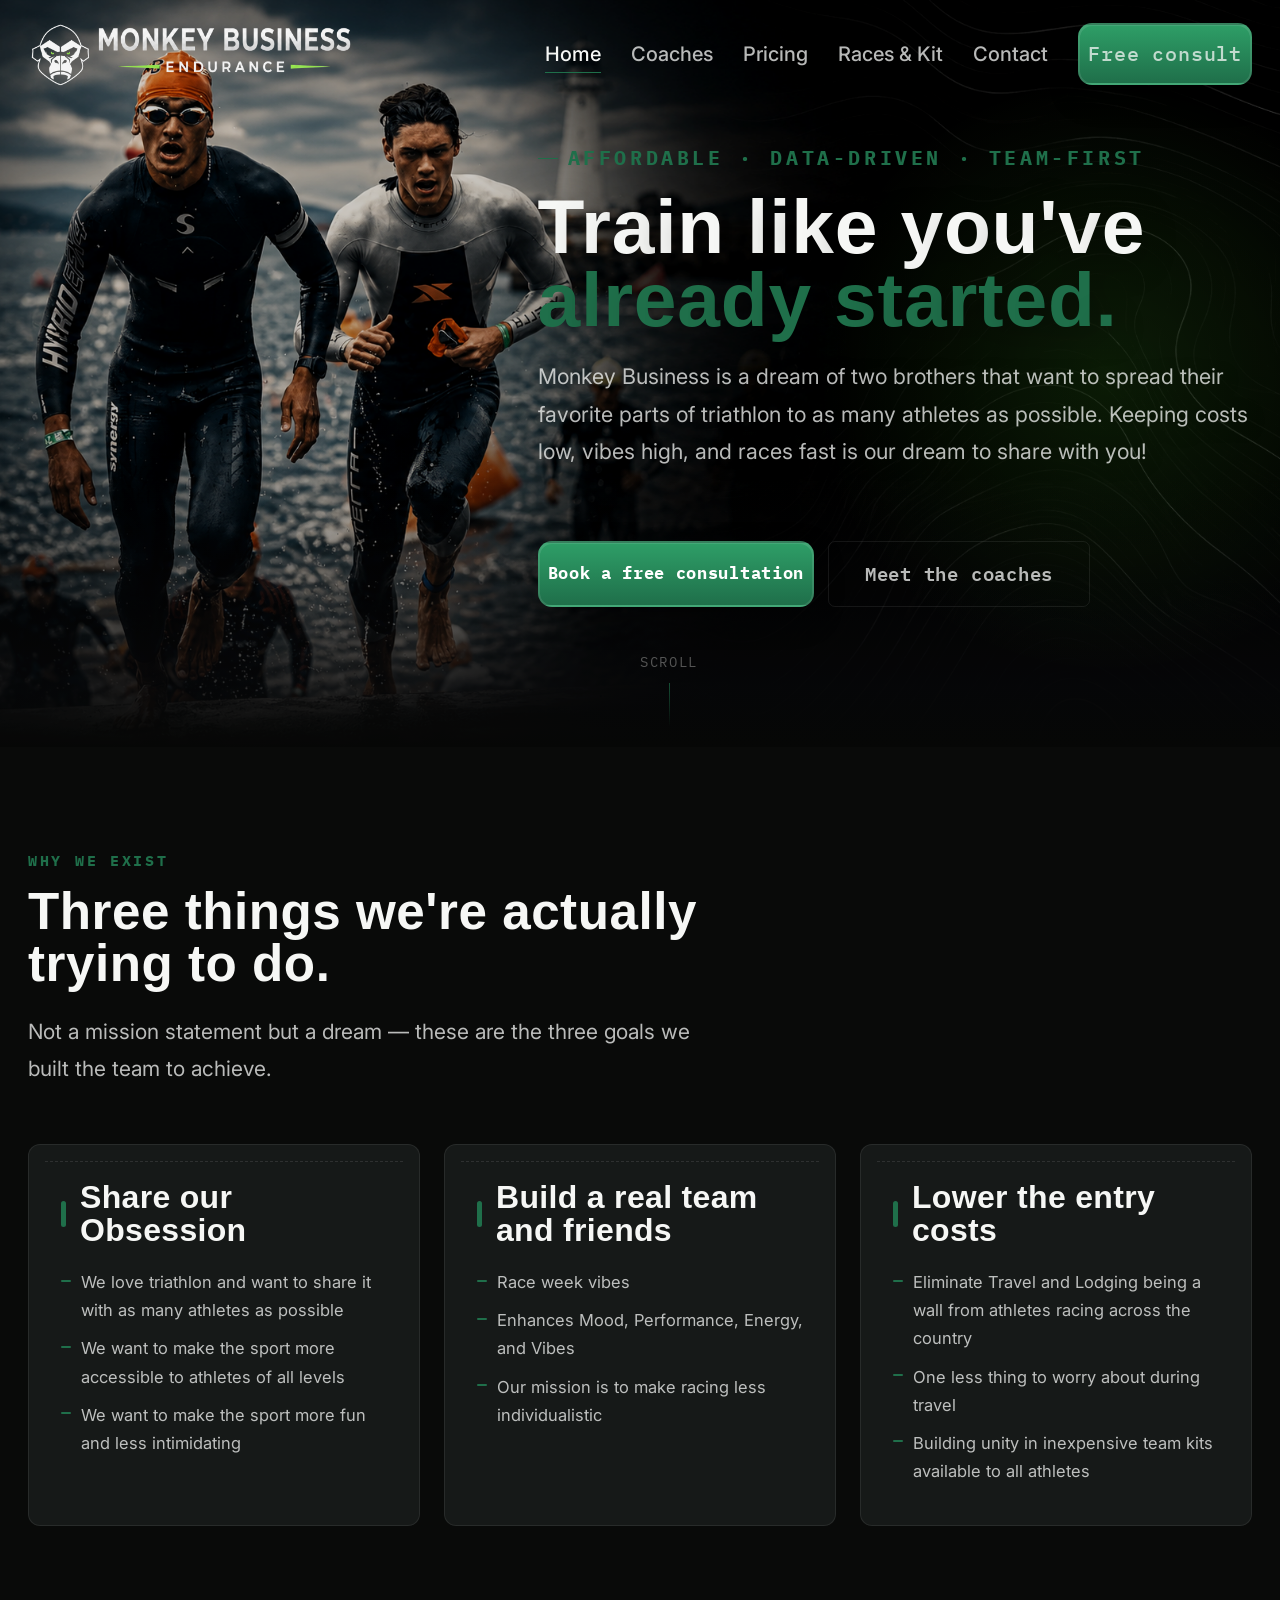
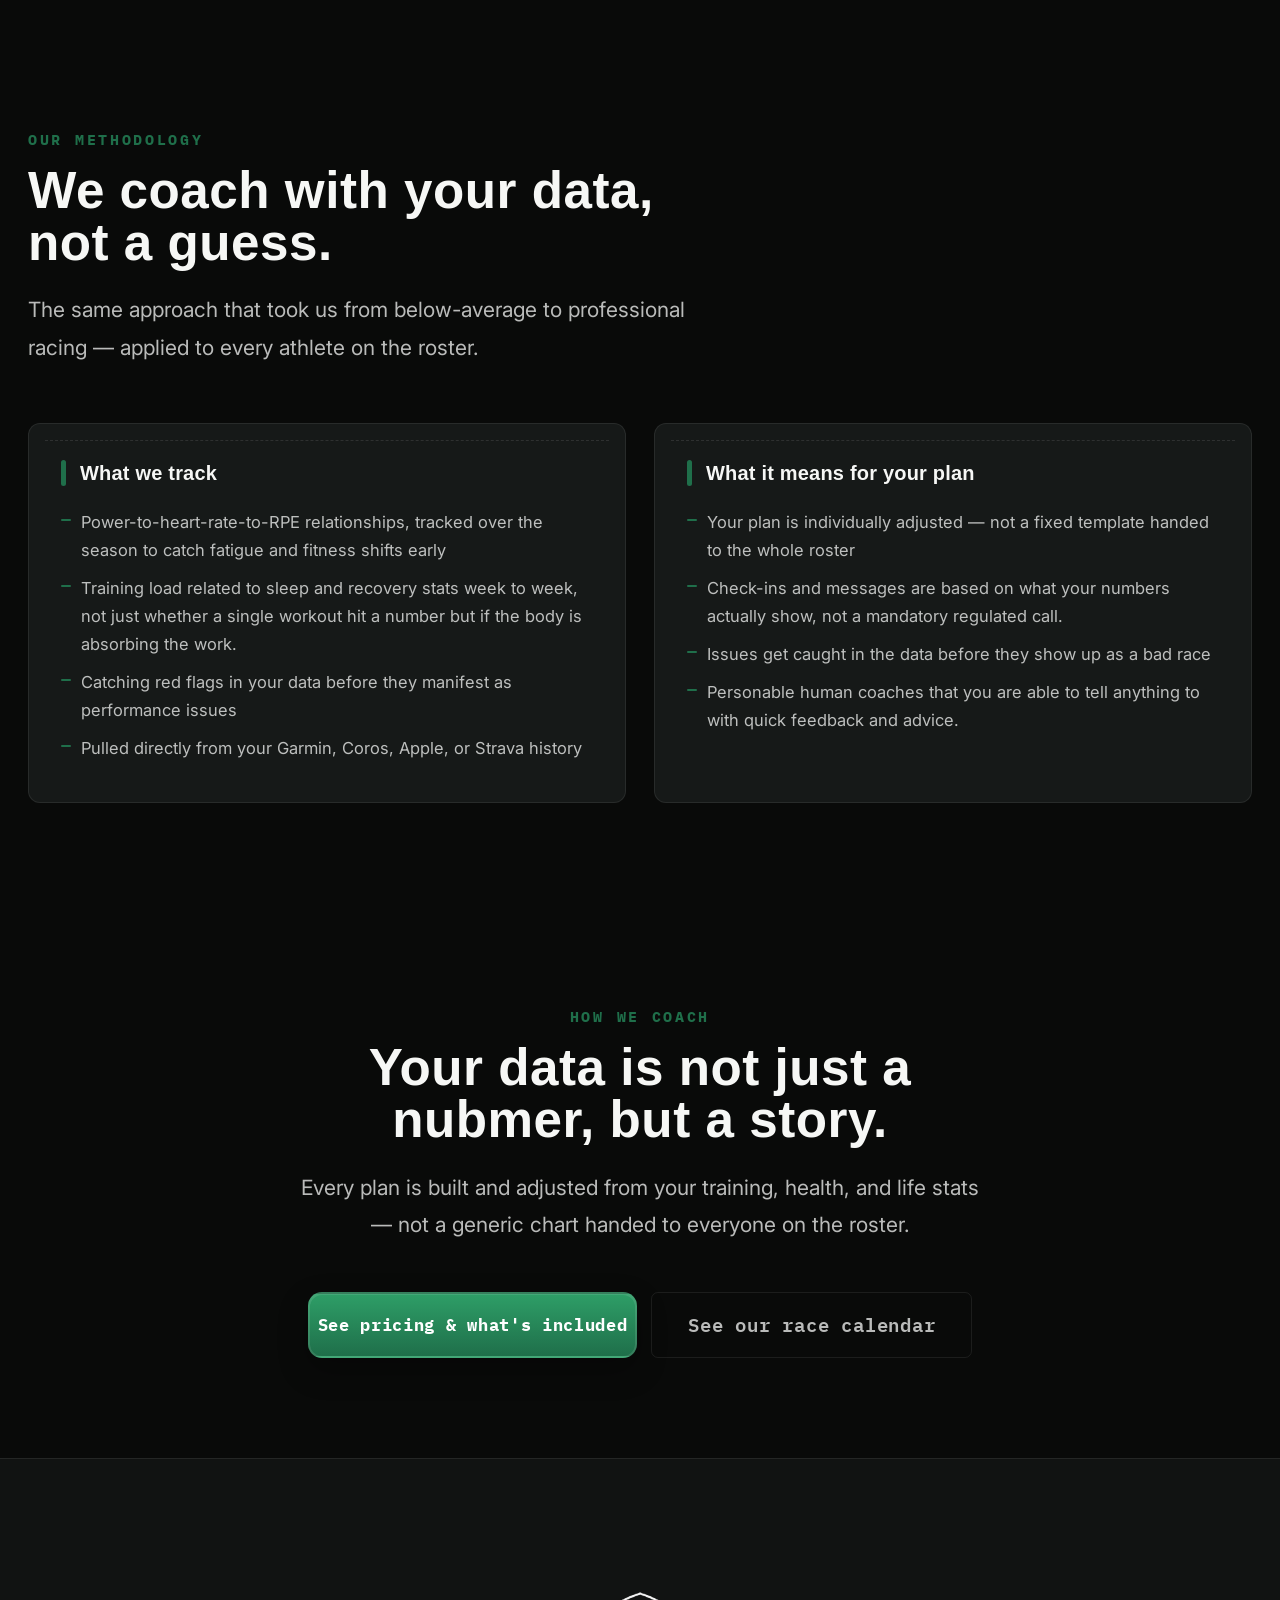
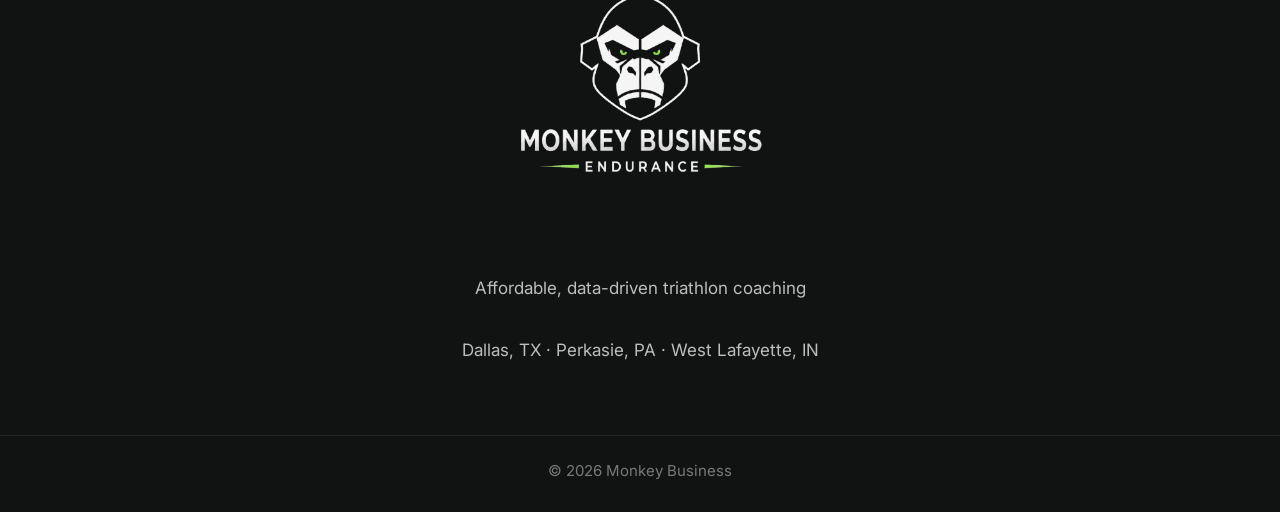
==== commit f3b80cce: "changes" ====
--- a/index.html
+++ b/index.html
@@ -1,20 +1,39 @@
 <!DOCTYPE html>
 <html lang="en">
 <head>
-<link rel="icon" href="images/gorillaOnly.png">
-
-
-<meta charset="UTF-8">
-<meta name="viewport" content="width=device-width, initial-scale=1.0">
-<title>Monkey Business | Affordable Triathlon Coaching</title>
-<meta name="description" content="Data-driven triathlon coaching and a real team — built by athletes who started below average, priced for athletes just getting started.">
-
-<!-- Updated font stack -->
-<link rel="preconnect" href="https://fonts.googleapis.com">
-<link rel="preconnect" href="https://fonts.gstatic.com" crossorigin>
-<link href="https://fonts.googleapis.com/css2?family=Cormorant+Garamond:wght@400;500;600;700&family=Big+Shoulders+Condensed:wght@600;700;800&family=IBM+Plex+Mono:wght@400;500;600&display=swap" rel="stylesheet">
-
-<link rel="stylesheet" href="styles.css">
+  <meta charset="UTF-8">
+  <meta name="viewport" content="width=device-width, initial-scale=1.0">
+
+  <title>Monkey Business</title>
+  <meta name="description" content="Monkey Business triathlon coaching, races, and team kit. Train harder. Race smarter.">
+
+  <!-- Favicon / tab icon -->
+  <link rel="icon" href="images/gorillaOnly.png" type="image/png">
+  <link rel="apple-touch-icon" href="images/gorillaOnly.png">
+
+  <!-- Open Graph (Google / Facebook / iMessage / Slack previews) -->
+  <!-- IMPORTANT: change YOURDOMAIN.com to your real domain -->
+  <meta property="og:title" content="Races &amp; Team Kit | Monkey Business">
+  <meta property="og:description" content="Monkey Business triathlon coaching, races, and team kit. Train harder. Race smarter.">
+  <meta property="og:image" content="https://monkeybusinessendurance.us/images/gorillaOnly.png">
+  <meta property="og:url" content="https://monkeybusinessendurance.us/">
+  <meta property="og:type" content="website">
+  <meta property="og:site_name" content="Monkey Business">
+
+  <!-- Twitter / X card -->
+  <meta name="twitter:card" content="summary_large_image">
+  <meta name="twitter:title" content="Races &amp; Team Kit | Monkey Business">
+  <meta name="twitter:description" content="Monkey Business triathlon coaching, races, and team kit.">
+  <meta name="twitter:image" content="https://monkeybusinessendurance.us/images/gorillaOnly.png">
+
+  <link rel="canonical" href="https://monkeybusinessendurance.us/">
+
+  <!-- Fonts -->
+  <link rel="preconnect" href="https://fonts.googleapis.com">
+  <link rel="preconnect" href="https://fonts.gstatic.com" crossorigin>
+  <link href="https://fonts.googleapis.com/css2?family=Inter:wght@400;500;600;700&family=Big+Shoulders+Condensed:wght@600;700;800&family=IBM+Plex+Mono:wght@400;500;600&display=swap" rel="stylesheet">
+
+  <link rel="stylesheet" href="styles.css">
 </head>
 <body>
 
@@ -31,7 +50,7 @@
       <li><a href="contact.html">Contact</a></li>
 
       <!-- Updated to gold button -->
-      <li><a class="btn btn--gold" href="pricing.html#consult">Free consult</a></li>
+      <li><a class="btn btn--primary" href="pricing.html#consult">Free consult</a></li>
     </ul>
   </div>
 </nav>
@@ -81,7 +100,7 @@
         <div class="bibcard__dashes" aria-hidden="true"></div>
         <h3 class="bibcard__title">Build a real team and friends</h3>
         <ul>
-          <li> Race week camaraderie </li>
+          <li> Race week vibes </li>
           <li>Enhances Mood, Performance, Energy, and Vibes</li>
           <li>Our mission is to make racing less individualistic </li>
         </ul>
@@ -115,8 +134,8 @@
         <div class="bibcard__dashes" aria-hidden="true"></div>
         <h3 class="bibcard__title" style="font-size:20px;">What we track</h3>
         <ul>
-          <li>Power-to-heart-rate-to-cadence relationships, tracked over the season to catch fatigue and fitness shifts early</li>
-          <li>Training load related to sleep and recovery stats week to week — not just whether a single workout hit a number but if the body is absorbing the work.</li>
+          <li>Power-to-heart-rate-to-RPE relationships, tracked over the season to catch fatigue and fitness shifts early</li>
+          <li>Training load related to sleep and recovery stats week to week, not just whether a single workout hit a number but if the body is absorbing the work.</li>
           <li>Catching red flags in your data before they manifest as performance issues</li>
           <li>Pulled directly from your Garmin, Coros, Apple, or Strava history</li>
         </ul>
--- a/styles.css
+++ b/styles.css
@@ -56,11 +56,25 @@
 
   /* Borders */
   --line:rgba(255,255,255,.08);
+  --line-2:rgba(255,255,255,.05);
 
   /* Glow */
   --glow:rgba(40,146,95,.18);
-
+  --glow-card:rgba(40,146,95,.10);
+
+  /* Fonts */
+  --display:'Big Shoulders Condensed', sans-serif;
+  --body:'Inter', system-ui, sans-serif;
+  --mono:'IBM Plex Mono', ui-monospace, monospace;
+
+  /* Layout */
+  --container:1280px;
   --radius:12px;
+  --radius-sm:7px;
+
+  /* Easing */
+  --ease-out:cubic-bezier(.22,.68,0,1.1);
+  --ease-smooth:cubic-bezier(.4,0,.2,1);
 }
 
 /* =========================================================
@@ -83,7 +97,12 @@
   -webkit-font-smoothing:antialiased;
   overflow-x:hidden;
 }
-img{ max-width:100%; display:block; }
+img{
+  max-width:100%;
+  height:auto;
+  display:block;
+  object-fit:contain;
+}
 a{ color:inherit; }
 h1,h2,h3,h4{ font-family:var(--display); font-weight:700; line-height:1.02; margin:0; letter-spacing:.01em; }
 p{ font-size:20px;
@@ -238,17 +257,19 @@
 }
 .nav__links a:hover, .nav__links a[aria-current="page"]{ color:var(--ink); }
 .nav__links a:hover::after, .nav__links a[aria-current="page"]::after{ transform:scaleX(1); }
-.nav__toggle{ display:none; background:none; border:1px solid var(--line); border-radius:var(--radius-sm); padding:8px 12px; font-family:var(--mono); font-size:14px; cursor:pointer; color:var(--ink); }
-@media (max-width:760px){
-  .nav__toggle{ display:inline-flex; }
-  .nav__links{
-    position:fixed; left:0; right:0; top:65px; bottom:0;
-    background:rgba(11,12,14,.97); backdrop-filter:blur(20px);
-    flex-direction:column; align-items:center; justify-content:center;
-    gap:32px; display:none;
-  }
-  .nav__links.is-open{ display:flex; }
-  .nav__links a{ font-size:22px; }
+.nav__toggle{
+  display:none;
+  background:none;
+  border:1px solid var(--line);
+  border-radius:var(--radius-sm);
+  padding:10px 14px;
+  font-family:var(--mono);
+  font-size:14px;
+  cursor:pointer;
+  color:var(--ink);
+  align-items:center;
+  justify-content:center;
+  z-index:110;
 }
 
 /* =========================================================
@@ -256,7 +277,7 @@
    ========================================================= */
 .btn{
   font-family:var(--mono); font-size:19px; letter-spacing:.04em; text-decoration:none; font-weight:600;
-  display:inline-flex; align-items:center; gap:8px; padding:16px 28px;
+  display:inline-flex; align-items:center; gap:8px; padding:16px 36px;
   border-radius:var(--radius-sm); border:1px solid transparent;
   cursor:pointer; transition:transform .18s var(--ease-smooth), background .2s, box-shadow .2s, border-color .2s;
   white-space:nowrap;
@@ -269,22 +290,31 @@
 }
 */
 
-.btn--primary{
-
-    background:linear-gradient(
+    .btn--primary{
+
+        background:linear-gradient(
         180deg,
-        #28925F,
+        #2E9E67,
         #1F6F4A
     );
 
-    border:1px solid rgba(255,255,255,.08);
+    color:#fff;
+
+    padding:12px 8px !important;
+
+    border:2px solid rgba(255,255,255,.10);
+
+    border-radius:14px;
+
+    font-size:17px;
+    font-weight:700;
 
     box-shadow:
-        0 8px 20px rgba(0,0,0,.35),
-        inset 0 1px rgba(255,255,255,.08);
-
-    color:white;
-}
+        0 12px 30px rgba(0,0,0,.30),
+        inset 0 1px rgba(255,255,255,.10);
+
+    transition:all .25s ease;
+    }
 .btn--primary:hover{
 
     background:linear-gradient(
@@ -401,7 +431,7 @@
    ========================================================= */
 .bibcard{
   position:relative; background:var(--surface); border:1px solid var(--line);
-  border-radius:var(--radius); padding:34px 28px 30px;
+  border-radius:var(--radius); padding:36px 32px 30px;
   transition:transform .28s var(--ease-out), box-shadow .28s var(--ease-smooth), border-color .28s;
   cursor:default; overflow:hidden;
 }
@@ -586,144 +616,6 @@
     align-items:center;
 }
 
-@media (max-width:900px){
-    .kitpanel{
-        grid-template-columns:1fr;
-    }
-    .hero{
-    min-height:auto;
-    padding:110px 0 70px;
-        padding-top:140px;
-
-}
-
-.hero .container{
-    display:flex;
-    flex-direction:column;
-    gap:40px;
-}
-.hero--home{
-    background-size:contain;
-    background-position:center top;
-    background-repeat:no-repeat;
-}
-.hero img{
-    width:100%;
-    height:auto;
-    object-fit:contain;
-}
-.hero__image img{
-    width:100%;
-    height:auto;
-    object-fit:contain;
-}
-.hero__title{
-    font-size:clamp(2.8rem,10vw,4rem);
-    line-height:.95;
-    text-align:center;
-        font-size:3.2rem;
-
-}
-.hero__sub{
-    font-size:19px;
-    text-align:center;
-        font-size:1.25rem;
-
-}
-.hero__actions{
-    justify-content:center;
-    flex-direction:column;
-    align-items:center;
-    gap:16px;
-}
-
-.hero__actions .btn{
-    width:min(320px,100%);
-}
-.eyebrow{
-    text-align:center;
-}
-
-.nav__logo img{
-    height:42px;
-}
-.container{
-    padding-inline:22px;
-}
-.hero::before,
-.hero::after{
-    opacity:.2;
-}
-
-    .nav{
-        position:fixed;
-        top:0;
-        left:0;
-        width:100%;
-        z-index:1000;
-        background:rgba(8,10,9,.96);
-        backdrop-filter:blur(14px);
-    }
-
-    .nav__inner{
-        min-height:72px;
-        display:flex;
-        align-items:center;
-        justify-content:space-between;
-    }
-
-    .nav__toggle{
-        display:flex;
-        align-items:center;
-        justify-content:center;
-    }
-
-    .nav__links{
-        position:absolute;
-        top:72px;
-        left:0;
-        width:100%;
-        display:none;
-        flex-direction:column;
-        background:var(--bg);
-        border-top:1px solid var(--line);
-        padding:20px 0;
-        z-index:999;
-    }
-
-    .nav__links.open{
-        display:flex;
-    }
-
-    .nav__links li{
-        width:100%;
-    }
-
-    .nav__links a{
-        display:block;
-        padding:18px 24px;
-        text-align:center;
-        font-size:20px;
-    }
-
-    .nav .btn{
-        width:85%;
-        margin:12px auto 0;
-    }
-    .hero__content{
-    order:2;
-}
-
-.hero__media{
-    order:1;
-}
-
-.hero .container{
-    display:flex;
-    flex-direction:column;
-}
-}
-
 .kitpanel__art{
     display:flex;
     flex-direction:row;
@@ -738,29 +630,14 @@
     height:auto;
     object-fit:contain;
     display:block;
-
     transition:transform .3s ease;
 }
 .kitpanel__img--front{
-    transform:scale(1.285);
+    transform:scale(1.15);
 }
 
 .kitpanel__img:hover{
     transform:scale(1.03);
-
-}
-
-@media (max-width:700px){
-
-    .kitpanel__art{
-        gap:20px;
-    }
-
-    .kitpanel__img{
-        width:45%;
-        max-width:220px;
-    }
-
 }
 /* =========================================================
    Forms
@@ -970,18 +847,19 @@
     }
 }
 
-/* Keep text above overlays */
+/* Keep text above overlays — desktop only shifts text right */
 .hero .container{
     position:relative;
     z-index:3;
-
     display:flex;
     flex-direction:column;
-
     width:100%;
     max-width:1400px;
-
+}
+@media (min-width:901px){
+  .hero .container{
     padding-left:42%;
+  }
 }
 
 .hero__title{
@@ -1056,9 +934,8 @@
    ========================================================= */
 
 .hero--home{
-   background-size: 100%;
-    background-position: center 25%;
-
+    background-size:cover;
+    background-position:center 25%;
     background-image:linear-gradient(
             to bottom,
             rgba(11,12,14,0) 55%,
@@ -1070,6 +947,8 @@
 }
 
 .hero--coaches{
+    background-size:cover;
+    background-position:center center;
     background-image:
         linear-gradient(
             to bottom,
@@ -1083,6 +962,8 @@
 }
 
 .hero--pricing{
+    background-size:cover;
+    background-position:center center;
     background-image:
         linear-gradient(
             to bottom,
@@ -1096,6 +977,8 @@
 }
 
 .hero--races{
+    background-size:cover;
+    background-position:center center;
     background-image:
         linear-gradient(
             to bottom,
@@ -1109,9 +992,8 @@
 }
 
 .hero--contact{
-    background-size: 100%;
-    background-position: center 25%;
-
+    background-size:cover;
+    background-position:center 25%;
     background-image:
         linear-gradient(
             to bottom,
@@ -1272,35 +1154,7 @@
     font-size:1.4rem;
 }
 
-@media (max-width:900px){
-
-    .timeline::before{
-        left:22px;
-    }
-
-    .timeline__row{
-        grid-template-columns:44px 1fr;
-        gap:22px;
-    }
-
-    .timeline__left,
-    .timeline__right{
-        text-align:left;
-    }
-
-    .timeline__left{
-        grid-column:2;
-    }
-
-    .timeline__center{
-        grid-column:1;
-        grid-row:1;
-    }
-
-    .timeline__right{
-        display:none;
-    }
-}
+/* timeline mobile rules live in the consolidated ≤900px block at the end */
 
 /* ===========================
    Timeline Header
@@ -1407,231 +1261,346 @@
     box-shadow:0 0 18px rgba(40,146,95,.45);
 }
 
-/* =========================
-   Mobile Navigation
-========================= */
-
+/* =========================================================
+   MOBILE — consolidated (≤900px)
+   Image scaling + nav + layout
+   ========================================================= */
 @media (max-width: 900px){
 
-    .nav__toggle{
-        display:block;
-    }
-
-    .nav__links{
-        position:absolute;
-        top:100%;
-        left:0;
-        right:0;
-
-        display:none;
-        flex-direction:column;
-
-        background:rgba(8,10,9,.98);
-        backdrop-filter:blur(12px);
-
-        border-top:1px solid var(--line);
-
-        padding:24px;
-
-        gap:20px;
-
-        z-index:999;
-    }
-
-    .nav__links.open{
-        display:flex;
-    }
-
-    .nav{
-        position:relative;
-    }
-
-    .nav__links li{
-        width:100%;
-    }
-
-    .nav__links a{
-        display:block;
-        width:100%;
-        text-align:center;
-        font-size:18px;
-    }
-
-    .nav .btn{
-        width:100%;
-    }
-}
-/* =========================================================
-   TIMELINE - MOBILE
-   ========================================================= */
-@media (max-width: 900px){
-
-    .timeline{
-        margin-top:50px;
-    }
-
-    /* Header */
-    .timeline__names{
-        display:none; /* hide Sury / Journey / Paarth row */
-    }
-
-    /* One column layout */
-    .timeline__row{
-        display:grid;
-        grid-template-columns:40px 1fr;
-        gap:18px;
-        align-items:flex-start;
-        margin-bottom:40px;
-    }
-
-    /* Center line becomes left line */
-    .timeline__center{
-        grid-column:1;
-        position:relative;
-        display:flex;
-        justify-content:center;
-        height:100%;
-    }
-
-    .timeline__center::before{
-        content:"";
-        position:absolute;
-        top:0;
-        bottom:-40px;
-        width:2px;
-        background:rgba(40,146,95,.35);
-    }
-
-    .timeline__dot{
-        width:18px;
-        height:18px;
-        border-radius:50%;
-        background:var(--surface);
-        border:4px solid var(--accent);
-        z-index:2;
-    }
-
-    /* Cards */
-    .timeline__left,
-    .timeline__right{
-        grid-column:2;
-        width:100%;
-        max-width:none;
-        margin:0;
-    }
-
-    /* Keep alternating order */
-    .timeline__left{
-        order:2;
-    }
-
-    .timeline__right{
-        order:2;
-    }
-
-    .timeline__left h4,
-    .timeline__right h4{
-        font-size:1.25rem;
-    }
-
-    .timeline__left p,
-    .timeline__right p{
-        font-size:1rem;
-        line-height:1.6;
-    }
-
-    /* Remove desktop alignment */
-    .timeline__left{
-        text-align:left;
-    }
-
-    .timeline__right{
-        text-align:left;
-    }
-}
-
-@media (max-width: 750px){
-
-    .timeline{
-        margin-top:50px;
-    }
-
-    /* Header */
-    .timeline__names{
-        display:none; /* hide Sury / Journey / Paarth row */
-    }
-
-    /* One column layout */
-    .timeline__row{
-        display:grid;
-        grid-template-columns:40px 1fr;
-        gap:18px;
-        align-items:flex-start;
-        margin-bottom:40px;
-    }
-
-    /* Center line becomes left line */
-    .timeline__center{
-        grid-column:1;
-        position:relative;
-        display:flex;
-        justify-content:center;
-        height:100%;
-    }
-
-    .timeline__center::before{
-        content:"";
-        position:absolute;
-        top:0;
-        bottom:-40px;
-        width:2px;
-        background:rgba(40,146,95,.35);
-    }
-
-    .timeline__dot{
-        width:18px;
-        height:18px;
-        border-radius:50%;
-        background:var(--surface);
-        border:4px solid var(--accent);
-        z-index:2;
-    }
-
-    /* Cards */
-    .timeline__left,
-    .timeline__right{
-        grid-column:2;
-        width:100%;
-        max-width:none;
-        margin:0;
-    }
-
-    /* Keep alternating order */
-    .timeline__left{
-        order:2;
-    }
-
-    .timeline__right{
-        order:2;
-    }
-
-    .timeline__left h4,
-    .timeline__right h4{
-        font-size:1.25rem;
-    }
-
-    .timeline__left p,
-    .timeline__right p{
-        font-size:1rem;
-        line-height:1.6;
-    }
-
-    /* Remove desktop alignment */
-    .timeline__left{
-        text-align:left;
-    }
-
-    .timeline__right{
-        text-align:left;
-    }
-}
+  /* ---- Nav / hamburger ---- */
+  .nav{
+    position:fixed !important;
+    top:0; left:0; right:0;
+    width:100%;
+    z-index:1000;
+    background:rgba(8,10,9,.96);
+    backdrop-filter:blur(14px);
+    border-bottom:1px solid var(--line);
+  }
+
+  .nav__inner{
+    position:relative;
+    z-index:1102;
+    min-height:64px;
+    padding:12px 18px;
+    display:flex;
+    align-items:center;
+    justify-content:space-between;
+  }
+
+  .nav__logo img{
+    height:40px;
+    width:auto;
+    max-width:150px;
+    object-fit:contain;
+  }
+
+  .nav__toggle{
+    display:inline-flex !important;
+  }
+
+  /* Full-viewport overlay menu */
+  .nav__links{
+    position:fixed !important;
+    top:0 !important;
+    left:0 !important;
+    right:0 !important;
+    bottom:0 !important;
+    width:100% !important;
+    height:100dvh !important;
+    min-height:100vh !important;
+    margin:0 !important;
+
+    display:none;
+    flex-direction:column;
+    align-items:center;
+    justify-content:center;
+    gap:8px;
+
+    padding:88px 28px 48px !important;
+    box-sizing:border-box;
+
+    background:rgba(8,10,9,.98) !important;
+    backdrop-filter:blur(20px);
+    -webkit-backdrop-filter:blur(20px);
+    border:none !important;
+
+    overflow-y:auto;
+    -webkit-overflow-scrolling:touch;
+    z-index:1100 !important;
+  }
+
+  .nav__links.open,
+  .nav__links.is-open{
+    display:flex !important;
+  }
+
+  .nav__links li{
+    width:100%;
+    list-style:none;
+    margin:0;
+    padding:0;
+  }
+
+  .nav__links a{
+    display:block;
+    width:100%;
+    padding:18px 16px;
+    text-align:center;
+    font-size:22px;
+    font-weight:500;
+    color:var(--ink-2);
+    text-decoration:none;
+  }
+
+  .nav__links a:hover,
+  .nav__links a[aria-current="page"]{
+    color:var(--ink);
+  }
+
+  .nav__links a::after{
+    display:none;
+  }
+
+  .nav .btn,
+  .nav__links .btn{
+    width:min(280px, 100%);
+    margin:20px auto 0;
+    justify-content:center;
+    text-align:center;
+  }
+
+  body.nav-open{
+    overflow:hidden;
+    touch-action:none;
+  }
+
+  /* ---- Base ---- */
+  .container{
+    padding-left:18px;
+    padding-right:18px;
+  }
+  body{ font-size:17px; }
+  p{ font-size:17px; }
+
+  /* ---- Hero: proper image scale ---- */
+  .hero{
+    min-height:70vh;
+    padding:90px 0 50px;
+    background-size:cover !important;
+    background-position:center 30% !important;
+    background-repeat:no-repeat !important;
+  }
+  .hero .container{
+    display:flex;
+    flex-direction:column;
+    gap:24px;
+    padding-left:18px !important;
+    padding-right:18px !important;
+    max-width:100%;
+    width:100%;
+  }
+  .hero__title{
+    font-size:clamp(2.2rem, 8.5vw, 3.2rem) !important;
+    line-height:1.05;
+    text-align:center;
+    max-width:100%;
+  }
+  .hero__sub{
+    font-size:1.05rem !important;
+    text-align:center;
+    max-width:100%;
+    margin-left:auto;
+    margin-right:auto;
+  }
+  .hero__actions{
+    justify-content:center;
+    flex-direction:column;
+    align-items:center;
+    gap:12px;
+  }
+  .hero__actions .btn{
+    width:min(300px, 100%);
+    justify-content:center;
+  }
+  .eyebrow{
+    justify-content:center;
+    text-align:center;
+  }
+  .hero::before,
+  .hero::after{
+    opacity:.3;
+  }
+
+  /* Inline / media images inside hero */
+  .hero img,
+  .hero__image img,
+  .hero__media img,
+  .hero__media,
+  .hero__image{
+    width:100%;
+    max-width:100%;
+    height:auto;
+    object-fit:contain;
+  }
+  .hero__content{ order:2; }
+  .hero__media{ order:1; }
+
+  /* Page heroes — cover, not contain/100% */
+  .hero--home{
+      background-size:cover;
+    background-position:center 30%;
+    background-repeat:no-repeat;
+    background-image:linear-gradient(
+            to bottom,
+            rgba(11,12,14,0) 45%,
+            rgba(11,12,14,.20) 65%,
+            rgba(11,12,14,.50) 80%,
+            rgba(11,12,14,.80) 92%,
+            var(--bg) 100%
+        ),url("images/swimac.png");
+  }
+  
+  .hero--coaches,
+  .hero--pricing,
+  .hero--races,
+  .hero--contact{
+    background-size:cover !important;
+    background-position:center 25% !important;
+  }
+
+  /* ---- Kit panel images ---- */
+  .kitpanel{
+    grid-template-columns:1fr;
+    gap:32px;
+  }
+  .kitpanel__art{
+    display:flex;
+    flex-wrap:wrap;
+    justify-content:center;
+    gap:16px;
+  }
+  .kitpanel__img{
+    width:auto;
+    max-width:min(46vw, 200px);
+    height:auto;
+    object-fit:contain;
+  }
+  .kitpanel__img--front{
+    transform:none; /* was scale(1.285) — overflowed on mobile */
+  }
+
+  /* ---- Sections ---- */
+  .section{ padding:56px 0; }
+  .section__title{ font-size:clamp(1.7rem, 6vw, 2.4rem); }
+  .section__lede{ font-size:16.5px; }
+  .section__head{ margin-bottom:32px; }
+
+  /* ---- Cards ---- */
+  .bibcard{ padding:22px 18px; }
+  .bibcard__title{ font-size:1.4rem; }
+  .bibcard__stats{
+    grid-template-columns:repeat(2, 1fr);
+    gap:18px 12px;
+  }
+
+  /* ---- Timeline ---- */
+  .timeline{ margin-top:36px; }
+  .timeline::before{ left:20px; }
+  .timeline__names,
+  .timeline__header{ display:none; }
+  .timeline__row{
+    display:grid;
+    grid-template-columns:40px 1fr;
+    gap:14px;
+    align-items:flex-start;
+    margin-bottom:32px;
+  }
+  .timeline__center{
+    grid-column:1;
+    grid-row:1 / span 2;
+    display:flex;
+    justify-content:center;
+    position:relative;
+  }
+  .timeline__center::before{
+    content:"";
+    position:absolute;
+    top:0; bottom:-32px;
+    width:2px;
+    background:rgba(40,146,95,.35);
+  }
+  .timeline__dot{
+    width:14px;
+    height:14px;
+    border:3px solid var(--accent);
+    background:var(--surface);
+    z-index:2;
+    flex-shrink:0;
+  }
+  .timeline__left,
+  .timeline__right{
+    grid-column:2;
+    width:100%;
+    text-align:left;
+    padding:16px;
+    display:block;
+  }
+  .timeline__left h4,
+  .timeline__right h4{ font-size:1.05rem; }
+  .timeline__left p,
+  .timeline__right p{ font-size:0.95rem; line-height:1.55; }
+
+  /* ---- Footer ---- */
+  .footer{ padding:40px 0 20px; }
+  .footer__brand-logo img{
+    width:min(220px, 75vw);
+    height:auto;
+  }
+
+  /* ---- Forms (16px prevents iOS zoom) ---- */
+  .form{ padding:22px 16px; }
+  .form__field input,
+  .form__field select,
+  .form__field textarea{
+    padding:14px 14px;
+    min-height:48px;
+    font-size:16px;
+  }
+
+  /* ---- Social icons ---- */
+  .social-link img{
+    width:36px;
+    height:36px;
+  }
+  .social-link__strava{
+    width:42px !important;
+    height:42px !important;
+  }
+}
+
+/* Phones */
+@media (max-width: 480px){
+  .hero{
+    min-height:60vh;
+    padding:80px 0 40px;
+  }
+  .hero__title{
+    font-size:2rem !important;
+  }
+  .kitpanel__img{
+    max-width:min(48vw, 160px);
+  }
+  .btn{
+    padding:13px 18px;
+    font-size:15px;
+  }
+  .nav__logo img{
+    height:34px;
+    max-width:130px;
+  }
+  .hero--home{
+    background-position:18% 32% !important;
+    min-height:70vh;
+  }
+}
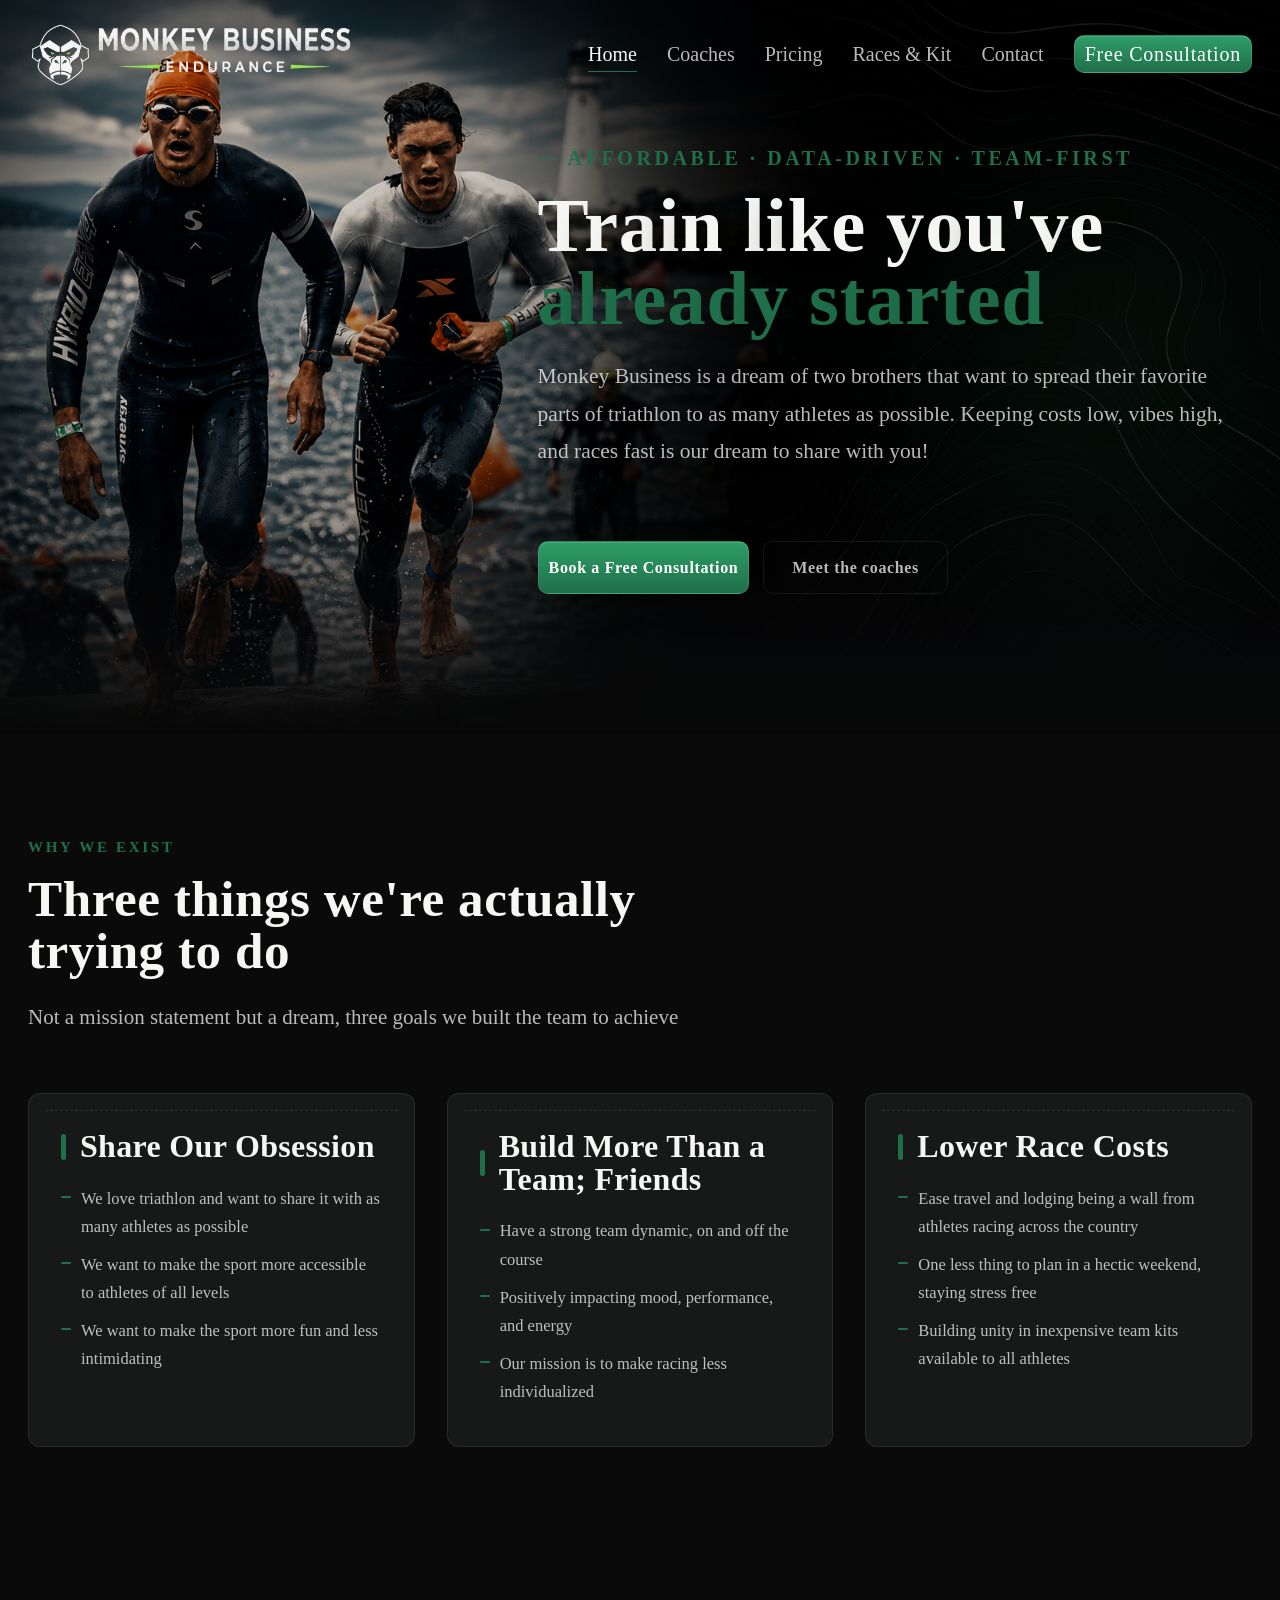
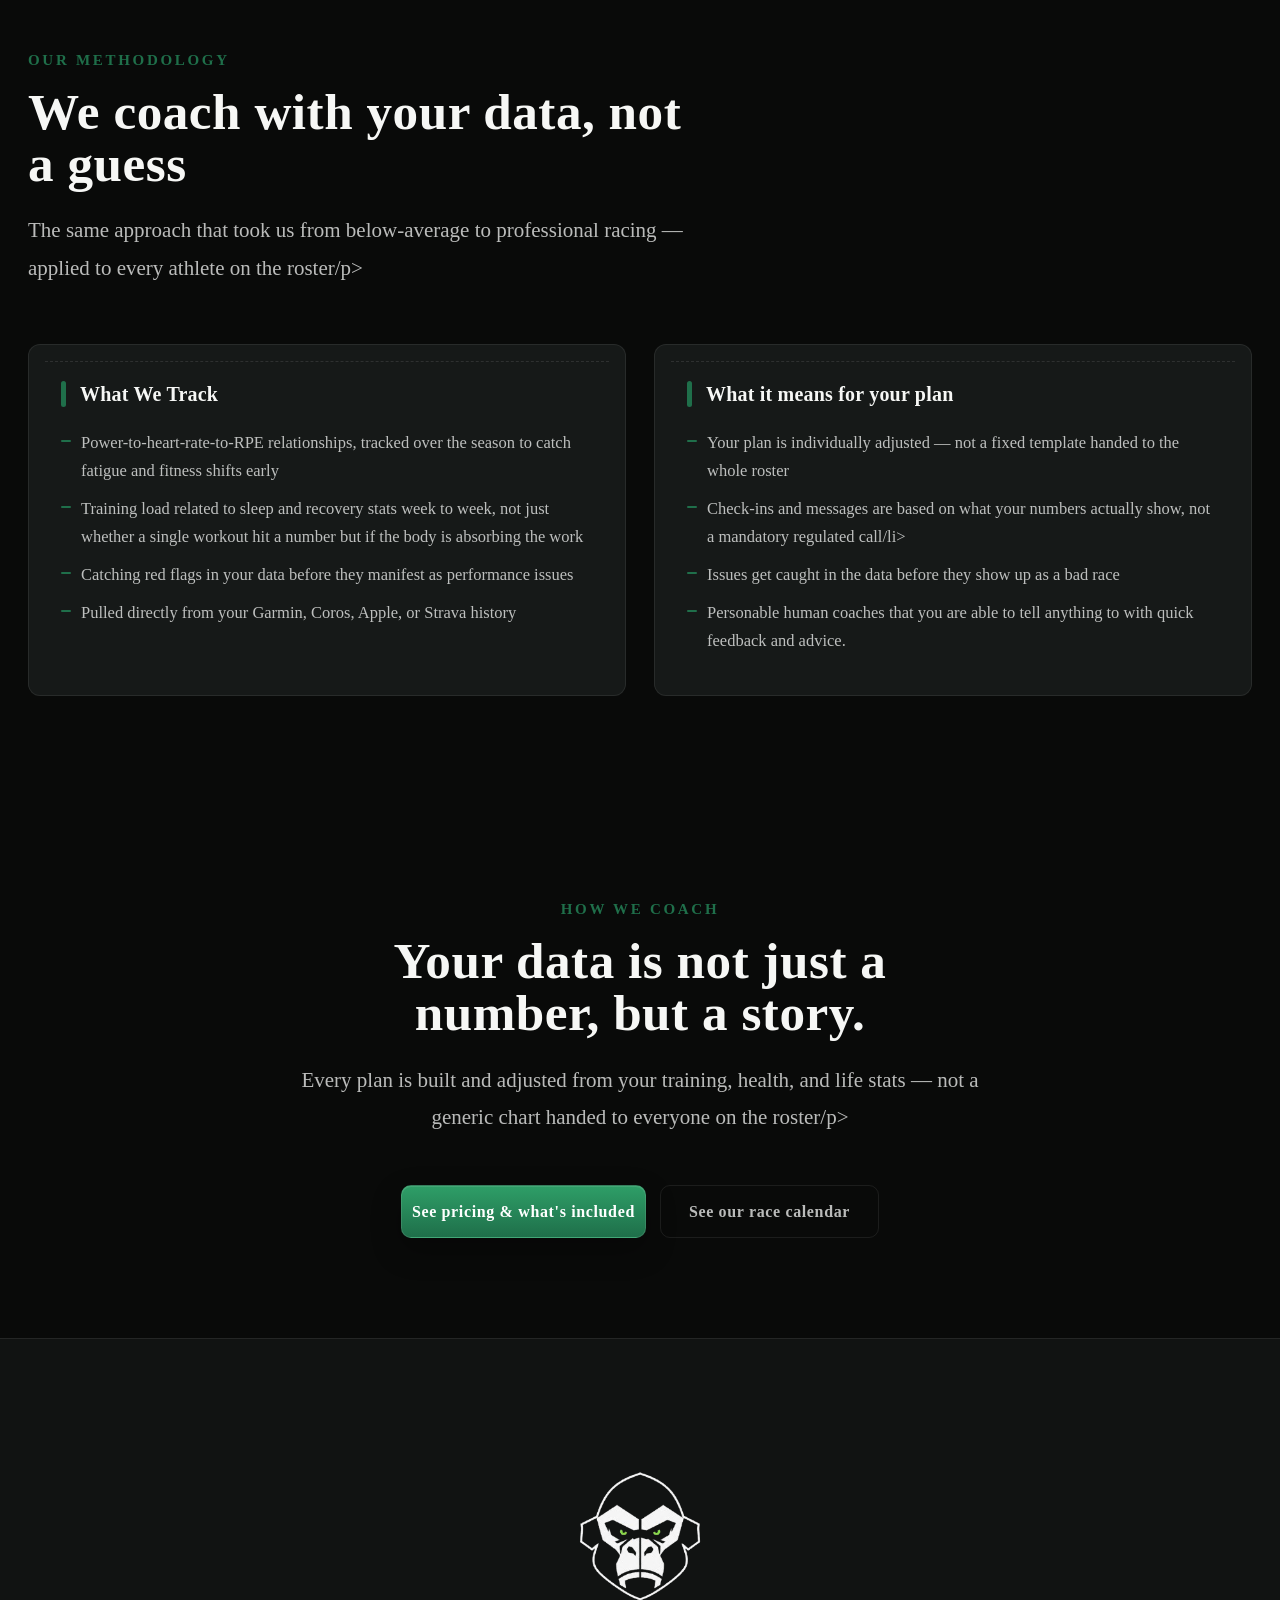
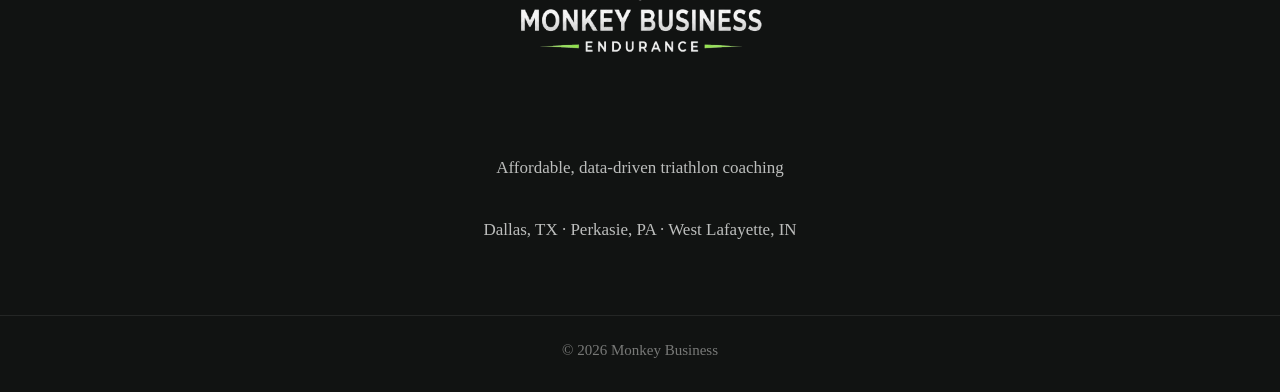
==== commit 3bcd42b2: "changes3" ====
--- a/index.html
+++ b/index.html
@@ -35,6 +35,15 @@
 
   <link rel="stylesheet" href="styles.css">
 </head>
+<!-- Google tag (gtag.js) -->
+<script async src="https://www.googletagmanager.com/gtag/js?id=G-4HKYTXBW5R"></script>
+<script>
+  window.dataLayer = window.dataLayer || [];
+  function gtag(){dataLayer.push(arguments);}
+  gtag('js', new Date());
+
+  gtag('config', 'G-4HKYTXBW5R');
+</script>
 <body>
 
 <nav class="nav">
@@ -50,7 +59,7 @@
       <li><a href="contact.html">Contact</a></li>
 
       <!-- Updated to gold button -->
-      <li><a class="btn btn--primary" href="pricing.html#consult">Free consult</a></li>
+      <li><a class="btn btn--primary" href="pricing.html#consult">Free Consultation</a></li>
     </ul>
   </div>
 </nav>
@@ -59,34 +68,32 @@
     <div class="container"> 
       <p class="eyebrow">Affordable · Data-driven · Team-first</p>
       <h1 class="hero__title">
-        Train like you've<br><em>already started.</em>
+        Train like you've<br><em>already started</em>
       </h1>
       <p class="hero__sub">
         Monkey Business is a dream of two brothers that want to spread their favorite parts of triathlon to as many athletes as possible. Keeping costs low, vibes high, and races fast is our dream to share with you!
       </p>
         <div class="hero__actions">
-        <a class="btn btn--primary" href="pricing.html#consult">Book a free consultation</a>
+        <a class="btn btn--primary" href="pricing.html#consult">Book a Free Consultation</a>
         <a class="btn btn--ghost" href="about.html">Meet the coaches</a>
       </div>
     </div>
-    <div class="hero__scroll" style="bottom:20px;" aria-hidden="true">
-    scroll
-</div>
+
   </header>
 
 <section class="section">
   <div class="container">
     <div class="section__head reveal">
       <p class="section__kicker">Why we exist</p>
-      <h2 class="section__title">Three things we're actually trying to do.</h2>
-      <p class="section__lede">Not a mission statement but a dream — these are the three goals we built the team to achieve.</p>
+      <h2 class="section__title">Three things we're actually trying to do</h2>
+      <p class="section__lede">Not a mission statement but a dream, three goals we built the team to achieve</p>
     </div>
 
     <div class="grid grid--3 reveal-group">
       <article class="bibcard reveal">
         <div class="bibcard__holes" aria-hidden="true"></div>
         <div class="bibcard__dashes" aria-hidden="true"></div>
-        <h3 class="bibcard__title">Share our Obsession</h3>
+        <h3 class="bibcard__title">Share Our Obsession</h3>
         <ul>
           <li>We love triathlon and want to share it with as many athletes as possible</li>
           <li>We want to make the sport more accessible to athletes of all levels</li>
@@ -98,22 +105,22 @@
       <article class="bibcard reveal">
         <div class="bibcard__holes" aria-hidden="true"></div>
         <div class="bibcard__dashes" aria-hidden="true"></div>
-        <h3 class="bibcard__title">Build a real team and friends</h3>
-        <ul>
-          <li> Race week vibes </li>
-          <li>Enhances Mood, Performance, Energy, and Vibes</li>
-          <li>Our mission is to make racing less individualistic </li>
-        </ul>
-      </article>
-
-      <article class="bibcard reveal">
-        <div class="bibcard__holes" aria-hidden="true"></div>
-        <div class="bibcard__dashes" aria-hidden="true"></div>
-        <h3 class="bibcard__title">Lower the entry costs</h3>
+        <h3 class="bibcard__title">Build More Than a Team; Friends</h3>
+        <ul>
+          <li>Have a strong team dynamic, on and off the course </li>
+          <li>Positively impacting mood, performance, and energy</li>
+          <li>Our mission is to make racing less individualized</li>
+        </ul>
+      </article>
+
+      <article class="bibcard reveal">
+        <div class="bibcard__holes" aria-hidden="true"></div>
+        <div class="bibcard__dashes" aria-hidden="true"></div>
+        <h3 class="bibcard__title">Lower Race Costs</h3>
 <ul>
-          <li>Eliminate Travel and Lodging being a wall from athletes racing across the country </li>
-          <li> One less thing to worry about during travel</li>
-          <li> Building unity in inexpensive team kits available to all athletes </li>
+          <li>Ease travel and lodging being a wall from athletes racing across the country </li>
+          <li>One less thing to plan in a hectic weekend, staying stress free</li>
+          <li>Building unity in inexpensive team kits available to all athletes </li>
 </ul>
       </article>
     </div>
@@ -124,18 +131,18 @@
 <section class="section">
   <div class="container">
     <div class="section__head reveal">
-      <p class="section__kicker">Our methodology</p>
-      <h2 class="section__title">We coach with your data, not a guess.</h2>
-      <p class="section__lede">The same approach that took us from below-average to professional racing — applied to every athlete on the roster.</p>
+      <p class="section__kicker">Our Methodology</p>
+      <h2 class="section__title">We coach with your data, not a guess</h2>
+      <p class="section__lede">The same approach that took us from below-average to professional racing — applied to every athlete on the roster/p>
     </div>
     <div class="grid grid--2 reveal-group" style="gap:28px;">
       <article class="bibcard reveal">
         <div class="bibcard__holes" aria-hidden="true"></div>
         <div class="bibcard__dashes" aria-hidden="true"></div>
-        <h3 class="bibcard__title" style="font-size:20px;">What we track</h3>
+        <h3 class="bibcard__title" style="font-size:20px;">What We Track</h3>
         <ul>
           <li>Power-to-heart-rate-to-RPE relationships, tracked over the season to catch fatigue and fitness shifts early</li>
-          <li>Training load related to sleep and recovery stats week to week, not just whether a single workout hit a number but if the body is absorbing the work.</li>
+          <li>Training load related to sleep and recovery stats week to week, not just whether a single workout hit a number but if the body is absorbing the work</li>
           <li>Catching red flags in your data before they manifest as performance issues</li>
           <li>Pulled directly from your Garmin, Coros, Apple, or Strava history</li>
         </ul>
@@ -146,7 +153,7 @@
         <h3 class="bibcard__title" style="font-size:20px;">What it means for your plan</h3>
         <ul>
           <li>Your plan is individually adjusted — not a fixed template handed to the whole roster</li>
-          <li>Check-ins and messages are based on what your numbers actually show, not a mandatory regulated call.</li>
+          <li>Check-ins and messages are based on what your numbers actually show, not a mandatory regulated call/li>
           <li>Issues get caught in the data before they show up as a bad race</li>
                     <li>Personable human coaches that you are able to tell anything to with quick feedback and advice. </li>
 
@@ -160,8 +167,8 @@
   <div class="container center">
     <div class="section__head reveal" style="margin:0 auto 48px;">
       <p class="section__kicker">How we coach</p>
-      <h2 class="section__title">Your data is not just a nubmer, but a story. </h2>
-      <p class="section__lede">Every plan is built and adjusted from your training, health, and life stats — not a generic chart handed to everyone on the roster.</p>
+      <h2 class="section__title">Your data is not just a number, but a story. </h2>
+      <p class="section__lede">Every plan is built and adjusted from your training, health, and life stats — not a generic chart handed to everyone on the roster/p>
     </div>
 
     <div class="reveal" style="display:flex; gap:14px; justify-content:center; flex-wrap:wrap;">
--- a/styles.css
+++ b/styles.css
@@ -1,36 +1,6 @@
 /* =========================================================
    Design tokens — dark edition
    ========================================================= */
-   /*
-:root{
-  --bg:        #0B0C0E;
-  --bg-2:      #111318;
-  --bg-3:      #181B22;
-  --surface:   #1A1D24;
-  --surface-2: #22262F;
-  --ink:       #F0F2F5;
-  --ink-2:     rgba(240,242,245,.72);
-  --ink-3:     rgba(240,242,245,.42);
-  --accent:    #E84B26;
-  --accent-2:  #FF6B42;
-  --gold:      #C9A84C;
-  --line:      rgba(255,255,255,.09);
-  --line-2:    rgba(255,255,255,.05);
-  --glow:      rgba(232,75,38,.22);
-  --glow-card: rgba(232,75,38,.10);
-
-  --display: 'Big Shoulders Condensed', sans-serif;
-  --body:    'Inter', system-ui, sans-serif;
-  --mono:    'IBM Plex Mono', ui-monospace, monospace;
-
-  --container: 1140px;
-  --radius: 12px;
-  --radius-sm: 7px;
-
-  --ease-out: cubic-bezier(.22,.68,0,1.1);
-  --ease-smooth: cubic-bezier(.4,0,.2,1);
-}*/
-
 :root{
 
   /* Backgrounds */
@@ -46,10 +16,11 @@
   --ink-2:rgba(246,247,245,.75);
   --ink-3:rgba(246,247,245,.45);
 
-  /* Brand Green */
+  /* Brand Green — single source of truth */
   --accent:#1F6F4A;
-  --accent-hover:#28925F;
+  --accent-hover:#2E9E67;
   --accent-dark:#154D34;
+  --accent-bright:#35C97E; /* links / highlights only */
 
   /* Premium */
   --gold:#C4A45A;
@@ -58,24 +29,59 @@
   --line:rgba(255,255,255,.08);
   --line-2:rgba(255,255,255,.05);
 
-  /* Glow */
-  --glow:rgba(40,146,95,.18);
-  --glow-card:rgba(40,146,95,.10);
-
-  /* Fonts */
-  --display:'Big Shoulders Condensed', sans-serif;
-  --body:'Inter', system-ui, sans-serif;
-  --mono:'IBM Plex Mono', ui-monospace, monospace;
+  /* Glow (brand green, not lime) */
+  --glow:rgba(31,111,74,.22);
+  --glow-card:rgba(31,111,74,.12);
+
+  /* Fonts — Eirene Sans everywhere */
+--display:'Space Grotesk';
+  --body:'Space Grotesk';
+  --mono:'Space Grotesk';
 
   /* Layout */
   --container:1280px;
   --radius:12px;
-  --radius-sm:7px;
+  --radius-sm:10px;
 
   /* Easing */
   --ease-out:cubic-bezier(.22,.68,0,1.1);
   --ease-smooth:cubic-bezier(.4,0,.2,1);
-}
+
+  /* Shared primary button gradient */
+  --btn-grad:linear-gradient(180deg, #2E9E67, #1F6F4A);
+  --btn-grad-hover:linear-gradient(180deg, #35C97E, #257E55);
+}
+
+/* If you self-host Eirene Sans, uncomment and point to your files:
+@font-face{
+  font-family:'Eirene Sans';
+  src:url('fonts/EireneSans-Regular.woff2') format('woff2');
+  font-weight:400;
+  font-style:normal;
+  font-display:swap;
+}
+@font-face{
+  font-family:'Eirene Sans';
+  src:url('fonts/EireneSans-Medium.woff2') format('woff2');
+  font-weight:500;
+  font-style:normal;
+  font-display:swap;
+}
+@font-face{
+  font-family:'Eirene Sans';
+  src:url('fonts/EireneSans-SemiBold.woff2') format('woff2');
+  font-weight:600;
+  font-style:normal;
+  font-display:swap;
+}
+@font-face{
+  font-family:'Eirene Sans';
+  src:url('fonts/EireneSans-Bold.woff2') format('woff2');
+  font-weight:700;
+  font-style:normal;
+  font-display:swap;
+}
+*/
 
 /* =========================================================
    Reset / base
@@ -104,10 +110,18 @@
   object-fit:contain;
 }
 a{ color:inherit; }
-h1,h2,h3,h4{ font-family:var(--display); font-weight:700; line-height:1.02; margin:0; letter-spacing:.01em; }
-p{ font-size:20px;
-    line-height:1.8;
-margin:0 0 1em; }
+h1,h2,h3,h4{
+  font-family:var(--display);
+  font-weight:700;
+  line-height:1.02;
+  margin:0;
+  letter-spacing:.01em;
+}
+p{
+  font-size:20px;
+  line-height:1.8;
+  margin:0 0 1em;
+}
 ul{ margin:0; padding:0; }
 :focus-visible{ outline:2px solid var(--accent); outline-offset:3px; }
 
@@ -127,12 +141,10 @@
 .reveal-left.in-view,
 .reveal-right.in-view{ opacity:1; transform: none; }
 
-/* stagger delays for siblings */
 .reveal-group > *:nth-child(1){ transition-delay:.05s; }
 .reveal-group > *:nth-child(2){ transition-delay:.15s; }
 .reveal-group > *:nth-child(3){ transition-delay:.25s; }
 .reveal-group > *:nth-child(4){ transition-delay:.35s; }
-
 
 .form__field select{
     width:100%;
@@ -167,12 +179,10 @@
     display:flex;
     align-items:center;
     gap:14px;
-
     color:var(--ink);
     text-decoration:none;
     font-size:18px;
     font-weight:500;
-
     transition:all .25s ease;
 }
 
@@ -183,29 +193,43 @@
 }
 
 .social-link:hover{
-    color:var(--accent);
+    color:var(--accent-bright);
     transform:translateX(6px);
 }
 
 .social-link:hover img{
     transform:scale(1.08);
 }
+
 /* =========================================================
    Eyebrow / utility
    ========================================================= */
 .eyebrow{
-  font-family:var(--mono); font-size:20px; letter-spacing:.18em; text-transform:uppercase;
-  color:var(--accent); display:inline-flex; align-items:center; gap:10px; margin-bottom:14px; font-weight:700;
+  font-family:var(--mono);
+  font-size:20px;
+  letter-spacing:.18em;
+  text-transform:uppercase;
+  color:var(--accent);
+  display:inline-flex;
+  align-items:center;
+  gap:10px;
+  margin-bottom:14px;
+  font-weight:700;
 }
 .eyebrow::before{ content:""; width:20px; height:1px; background:var(--accent); display:inline-block; }
 
 .muted{ color:var(--ink-3); }
 .center{ text-align:center; }
 
-.grid{ display:grid; gap:24px; }
+.grid{ display:grid; gap:28px; }
 .grid--2{ grid-template-columns:repeat(2,1fr); }
-.grid--3{ grid-template-columns:repeat(3,1fr); }
-@media (max-width:860px){ .grid--2,.grid--3{ grid-template-columns:1fr; } }
+.grid--3{
+  grid-template-columns:repeat(3, minmax(0, 1fr));
+  gap:32px;
+}
+@media (max-width:960px){
+  .grid--2, .grid--3{ grid-template-columns:1fr; gap:24px; }
+}
 
 /* =========================================================
    Nav
@@ -225,22 +249,29 @@
   display:flex; align-items:center; justify-content:space-between;
   padding:20px 28px; max-width:var(--container); margin:0 auto;
 }
-.nav__logo{ display:flex;
-    align-items:center;
-    flex-shrink:0; font-family:var(--display); font-size:24px; font-weight:800; text-decoration:none; letter-spacing:.02em; }
+.nav__logo{
+  display:flex;
+  align-items:center;
+  flex-shrink:0;
+  font-family:var(--display);
+  font-size:24px;
+  font-weight:800;
+  text-decoration:none;
+  letter-spacing:.02em;
+}
 .nav__logo span{ color:var(--accent); }
 .nav__links{ display:flex; font-size:20px; gap:30px; list-style:none; align-items:center; }
 .nav__links a{
   text-decoration:none; font-size:20px; font-weight:500; color:var(--ink-2);
   padding:5px 0; position:relative; transition:color .2s;
+  font-family:var(--body);
 }
 .nav__logo img{
     display:block;
-    height:67px;      /* change this to make logo bigger/smaller */
+    height:67px;
     width:auto;
     transition:transform .25s ease, opacity .25s ease;
 }
-
 .nav__logo:hover img{
     transform:scale(1.03);
     opacity:.95;
@@ -249,12 +280,8 @@
   content:""; position:absolute; bottom:-2px; left:0; right:0; height:1px;
   background:var(--accent); transform:scaleX(0); transform-origin:left;
   transition:transform .25s var(--ease-smooth);
-  
-
-}
-a:hover{
-    color:#35C97E;
-}
+}
+a:hover{ color:var(--accent-bright); }
 .nav__links a:hover, .nav__links a[aria-current="page"]{ color:var(--ink); }
 .nav__links a:hover::after, .nav__links a[aria-current="page"]::after{ transform:scaleX(1); }
 .nav__toggle{
@@ -263,79 +290,70 @@
   border:1px solid var(--line);
   border-radius:var(--radius-sm);
   padding:10px 14px;
-  font-family:var(--mono);
+  font-family:var(--body);
   font-size:14px;
+  font-weight:600;
+  letter-spacing:.06em;
+  text-transform:uppercase;
   cursor:pointer;
   color:var(--ink);
   align-items:center;
   justify-content:center;
-  z-index:110;
-}
-
-/* =========================================================
-   Buttons
+  z-index:1101;
+}
+
+/* =========================================================
+   Buttons — standardized green primary
    ========================================================= */
 .btn{
-  font-family:var(--mono); font-size:19px; letter-spacing:.04em; text-decoration:none; font-weight:600;
-  display:inline-flex; align-items:center; gap:8px; padding:16px 36px;
-  border-radius:var(--radius-sm); border:1px solid transparent;
-  cursor:pointer; transition:transform .18s var(--ease-smooth), background .2s, box-shadow .2s, border-color .2s;
+  font-family:var(--body);
+  font-size:16px;
+  letter-spacing:.04em;
+  text-decoration:none;
+  font-weight:700;
+  display:inline-flex;
+  align-items:center;
+  justify-content:center;
+  gap:8px;
+  padding:16px 28px;
+  border-radius:var(--radius-sm);
+  border:1px solid transparent;
+  cursor:pointer;
+  transition:transform .18s var(--ease-smooth), background .2s, box-shadow .2s, border-color .2s, color .2s;
   white-space:nowrap;
+  line-height:1.2;
 }
 .btn:hover{ transform:translateY(-2px); }
-/*
+.btn:active{ transform:translateY(0); }
+
 .btn--primary{
-  background:var(--accent); color:#fff; border-color:var(--accent);
-  box-shadow:0 0 0 rgba(107,255,61,0);
-}
-*/
-
-    .btn--primary{
-
-        background:linear-gradient(
-        180deg,
-        #2E9E67,
-        #1F6F4A
-    );
-
-    color:#fff;
-
-    padding:12px 8px !important;
-
-    border:2px solid rgba(255,255,255,.10);
-
-    border-radius:14px;
-
-    font-size:17px;
-    font-weight:700;
-
-    box-shadow:
-        0 12px 30px rgba(0,0,0,.30),
-        inset 0 1px rgba(255,255,255,.10);
-
-    transition:all .25s ease;
-    }
+  background:var(--btn-grad);
+  color:#fff !important;
+  border:1px solid rgba(255,255,255,.10);
+  padding:6px 10px !important;
+  box-shadow:
+    0 12px 30px rgba(0,0,0,.30),
+    inset 0 1px rgba(255,255,255,.10);
+}
 .btn--primary:hover{
-
-    background:linear-gradient(
-        180deg,
-        #31A66C,
-        #257E55
-    );
-
-    transform:translateY(-2px);
-
-    box-shadow:
-        0 14px 30px rgba(0,0,0,.4);
-}
-/*
-.btn--primary:hover{
-  background:var(--accent-hover); border-color:var(--accent-hover);
-  box-shadow:0 8px 32px -8px var(--glow);
-}
-*/
-.btn--ghost{ background:transparent; border-color:var(--line); color:var(--ink-2); }
-.btn--ghost:hover{ border-color:rgba(255,255,255,.35); color:var(--ink); }
+  background:var(--btn-grad-hover);
+  color:#fff !important;
+  box-shadow:0 14px 30px rgba(0,0,0,.4);
+}
+.btn--primary:focus-visible{
+  outline:2px solid var(--accent-bright);
+  outline-offset:3px;
+}
+
+.btn--ghost{
+  background:transparent;
+  border-color:var(--line);
+  color:var(--ink-2);
+}
+.btn--ghost:hover{
+  border-color:rgba(255,255,255,.35);
+  color:var(--ink);
+}
 
 /* =========================================================
    Hero
@@ -344,39 +362,19 @@
   min-height:100vh; display:flex; align-items:center;
   background:var(--bg); position:relative; overflow:hidden; padding:140px 0 100px;
 }
-/* animated grid lines */
 .hero::before{
   content:"";
   position:absolute; inset:0;
-  background-image:
-    linear-gradient(var(--line-2) 1px, transparent 1px),
-    linear-gradient(90deg, var(--line-2) 1px, transparent 1px);
-  background-size:64px 64px;
-  animation:gridDrift 24s linear infinite;
+  background:
+      radial-gradient(circle at 80% 25%, rgba(31,111,74,.08), transparent 42%),
+      linear-gradient(rgba(0,0,0,.12), rgba(0,0,0,.30));
   pointer-events:none;
-  
-    background:
-        radial-gradient(
-            circle at 80% 25%,
-            rgba(40,146,95,.08),
-            transparent 42%
-        ),
-        linear-gradient(
-            rgba(0,0,0,.12),
-            rgba(0,0,0,.30)
-        );
-
-}
-/* accent glow orb */
+}
 .hero::after{
   content:""; position:absolute; right:-10%; top:10%;
   width:600px; height:600px; border-radius:50%;
-  background:radial-gradient(circle, rgba(107,255,61,.14) 0%, transparent 70%);
+  background:radial-gradient(circle, rgba(31,111,74,.16) 0%, transparent 70%);
   pointer-events:none; animation:pulse 8s ease-in-out infinite;
-}
-@keyframes gridDrift{
-  from{ background-position:0 0, 0 0; }
-  to  { background-position:0 64px, 64px 0; }
 }
 @keyframes pulse{
   0%,100%{ transform:scale(1); opacity:.8; }
@@ -413,8 +411,9 @@
 }
 .social-link__strava{
     width:56px !important;
-    height: 56px !important;
-}
+    height:56px !important;
+}
+
 /* =========================================================
    Sections
    ========================================================= */
@@ -424,30 +423,29 @@
 .section__head{ max-width:680px; margin-bottom:56px; }
 .section__kicker{ font-family:var(--mono); font-size:15px; text-transform:uppercase; letter-spacing:.18em; color:var(--accent); margin-bottom:12px; font-weight:700; }
 .section__title{ font-size:clamp(38px,4vw,60px); margin-bottom:22px; color:var(--ink); }
-.section__lede{ font-size:21px; color:var(--ink-2); line-height:1.8;  max-width:850px;}
-
-/* =========================================================
-   Bib card — signature component — dark edition
+.section__lede{ font-size:21px; color:var(--ink-2); line-height:1.8; max-width:850px; }
+
+/* =========================================================
+   Bib card
    ========================================================= */
 .bibcard{
   position:relative; background:var(--surface); border:1px solid var(--line);
   border-radius:var(--radius); padding:36px 32px 30px;
   transition:transform .28s var(--ease-out), box-shadow .28s var(--ease-smooth), border-color .28s;
   cursor:default; overflow:hidden;
-}
-/* glow layer */
+  width:100%;
+  min-width:0;
+}
 .bibcard::before{
   content:""; position:absolute; inset:0; border-radius:var(--radius);
   background:radial-gradient(ellipse at 60% 0%, var(--glow-card), transparent 70%);
   opacity:0; transition:opacity .35s var(--ease-smooth); pointer-events:none;
 }
-/* perforated dashed edge */
 .bibcard__dashes{
   position:absolute; top:16px; left:16px; right:16px; height:0;
   border-top:1px dashed rgba(255,255,255,.1);
   pointer-events:none;
 }
-/* pin holes */
 .bibcard__holes{
   position:absolute; top:11px; left:0; right:0; height:10px; pointer-events:none;
   background:
@@ -455,33 +453,32 @@
     radial-gradient(circle 4px, var(--bg) 99%, transparent 100%) right 16px / 8px 8px no-repeat;
 }
 .card:hover{
-
-    border-color:rgba(40,146,95,.4);
-
+    border-color:rgba(31,111,74,.4);
     box-shadow:
         0 18px 45px rgba(0,0,0,.35),
-        0 0 0 1px rgba(40,146,95,.15);
+        0 0 0 1px rgba(31,111,74,.15);
 }
 .bibcard:hover{
   transform:translateY(-6px);
-  box-shadow:0 20px 60px -20px rgba(0,0,0,.7), 0 0 0 1px rgba(107,255,61,.25);
-  border-color:rgba(107,255,61,.3);
-}
-.bibcard:hover::before{ opacity:1;  content:"";
-    position:absolute;
-    left:0;
-    top:50%;
-    transform:translateY(-50%);
-
-    width:4px;
-    height:22px;
-
-    background:var(--accent);
-    border-radius:4px;}
+  box-shadow:0 20px 60px -20px rgba(0,0,0,.7), 0 0 0 1px rgba(31,111,74,.25);
+  border-color:rgba(31,111,74,.35);
+}
+.bibcard:hover::before{
+  opacity:1;
+  content:"";
+  position:absolute;
+  left:0;
+  top:50%;
+  transform:translateY(-50%);
+  width:4px;
+  height:22px;
+  background:var(--accent);
+  border-radius:4px;
+}
 .bibcard__num{
   position:absolute; top:20px; right:20px;
   font-family:var(--mono); font-size:11px; color:var(--accent);
-  background:rgba(107,255,611,.1); border:1px solid rgba(107,255,61,.25);
+  background:rgba(31,111,74,.12); border:1px solid rgba(31,111,74,.28);
   border-radius:4px; padding:3px 8px; transform:rotate(2deg);
   transition:transform .28s var(--ease-out);
 }
@@ -491,28 +488,20 @@
     display:flex;
     align-items:center;
     gap:14px;
-
     margin-bottom:22px;
-
     font-size:2.0rem;
     font-weight:700;
     color:var(--ink);
 }
-
 .bibcard__title::before{
     content:"";
-
     width:5px;
     height:26px;
-
     border-radius:999px;
     background:var(--accent);
-
     flex-shrink:0;
 }
-
-
-.bibcard__body{ color:var(--ink-2); font-size:17px; }
+.bibcard__body{ color:var(--ink-2); font-size:19px; }
 .bibcard ul{ margin-top:12px; }
 .bibcard li{
   list-style:none; padding-left:20px; position:relative;
@@ -520,17 +509,14 @@
   transition:color .2s;
 }
 .bibcard:hover li{ color:var(--ink); }
-
-
-.bibcard__stats{ 
+.bibcard__stats{
  display:grid;
     grid-template-columns:repeat(3,1fr);
     gap:34px 18px;
-
     margin-top:36px;
     padding-top:28px;
-
-    border-top:1px solid var(--line);}
+    border-top:1px solid var(--line);
+}
 .bibcard__stats > div{
     display:flex;
     flex-direction:column;
@@ -538,15 +524,21 @@
     justify-content:flex-start;
     text-align:center;
 }
-.bibcard__stat-val{ font-family:var(--mono);  font-weight:700; display:block; color:var(--ink); line-height:1.1;    font-size:clamp(1.2rem,1.6vw,1.8rem);
- }
-.bibcard__stat-label{ font-size:13px; text-transform:uppercase;  color:var(--ink-3); 
-margin-top:10px;
-
-    letter-spacing:.12em;
-
-
-    line-height:1.4;
+.bibcard__stat-val{
+  font-family:var(--mono);
+  font-weight:700;
+  display:block;
+  color:var(--ink);
+  line-height:1.1;
+  font-size:clamp(1.2rem,1.6vw,1.8rem);
+}
+.bibcard__stat-label{
+  font-size:13px;
+  text-transform:uppercase;
+  color:var(--ink-3);
+  margin-top:10px;
+  letter-spacing:.12em;
+  line-height:1.4;
 }
 .card p,
 .bibcard p{
@@ -556,17 +548,15 @@
 .bibcard li::before{
     content:"";
     position:absolute;
-
     left:0;
     top:0.75em;
     transform:translateY(-50%);
-
     width:10px;
     height:2px;
-
     background:var(--accent);
     border-radius:999px;
 }
+
 /* =========================================================
    Stat strip
    ========================================================= */
@@ -574,11 +564,10 @@
 .stat__val{ font-family:var(--mono); font-size:36px; font-weight:600; display:block; color:var(--accent); }
 .stat__label{ font-size:17.5px; color:var(--ink-3); letter-spacing:.02em; }
 .stat__divider{ width:28px; height:1px; background:var(--accent); opacity:.4; margin-top:2px; }
-.stat-number{
-    color:#35C97E;
-}
-/* =========================================================
-   Race rows — numbered calendar (legit sequence)
+.stat-number{ color:var(--accent-bright); }
+
+/* =========================================================
+   Race rows
    ========================================================= */
 .race-row{
   display:grid; grid-template-columns:64px 1fr auto; gap:20px; align-items:center;
@@ -599,23 +588,18 @@
 @media (max-width:600px){
   .race-row{ grid-template-columns:40px 1fr; }
   .race-row__dist{ grid-column:2; justify-self:start; }
-   .bibcard__stats{
-        grid-template-columns:repeat(2,1fr);
-    }
-  
+  .bibcard__stats{ grid-template-columns:repeat(2,1fr); }
 }
 
 /* =========================================================
    Kit panel
    ========================================================= */
-
 .kitpanel{
     display:grid;
     grid-template-columns:1.15fr 1fr;
     gap:60px;
     align-items:center;
 }
-
 .kitpanel__art{
     display:flex;
     flex-direction:row;
@@ -623,7 +607,6 @@
     align-items:center;
     gap:30px;
 }
-
 .kitpanel__img{
     width:48%;
     max-width:400px;
@@ -632,13 +615,9 @@
     display:block;
     transition:transform .3s ease;
 }
-.kitpanel__img--front{
-    transform:scale(1.15);
-}
-
-.kitpanel__img:hover{
-    transform:scale(1.03);
-}
+.kitpanel__img--front{ transform:scale(1.15); }
+.kitpanel__img:hover{ transform:scale(1.03); }
+
 /* =========================================================
    Forms
    ========================================================= */
@@ -646,32 +625,27 @@
 .form__row{ display:grid; gap:18px; grid-template-columns:1fr 1fr; margin-bottom:18px; }
 .form__row--single{ grid-template-columns:1fr; }
 @media (max-width:600px){ .form__row{ grid-template-columns:1fr; } }
-.form__field{ display:flex; flex-direction:column; gap:7px; appearance:none;
-    cursor:pointer;}
+.form__field{ display:flex; flex-direction:column; gap:7px; appearance:none; cursor:pointer; }
 .form__field label{ font-family:var(--mono); font-size:14px; text-transform:uppercase; letter-spacing:.08em; color:var(--ink-3); }
 .form__field input, .form__field select, .form__field textarea{
-  font-family:var(--body); font-size:17px; 
-  border:1px solid var(--line); 
+  font-family:var(--body); font-size:17px;
+  border:1px solid var(--line);
   background:var(--bg-2); color:var(--ink); transition:border-color .2s, box-shadow .2s;
-
-   width:100%;
-    padding:18px 20px;
-
-    min-height:58px;
-
-    border-radius:10px;
-
-  }
+  width:100%;
+  padding:18px 20px;
+  min-height:58px;
+  border-radius:10px;
+}
 .form__field input::placeholder, .form__field textarea::placeholder{ color:var(--ink-3); }
 .form__field input:focus, .form__field select:focus, .form__field textarea:focus{
-  outline:none; border-color:var(--accent); box-shadow:0 0 0 3px rgba(107,255,61,.12);
+  outline:none; border-color:var(--accent); box-shadow:0 0 0 3px rgba(31,111,74,.15);
 }
 .form__field select option{ background:var(--surface); }
 .form__note{ font-size:13px; color:var(--ink-3); margin-top:14px; line-height:1.5; }
 .form__status{ font-family:var(--mono); font-size:14px; margin-top:14px; display:none; }
 .form__status.is-visible{ display:block; }
-.form__status.is-ok{ color:#4ade80; }
-.form__status.is-err{ color:var(--accent); }
+.form__status.is-ok{ color:var(--accent-bright); }
+.form__status.is-err{ color:#e85d5d; }
 
 /* =========================================================
    FAQ
@@ -693,7 +667,7 @@
 .faq__item p{ margin:0 0 22px; color:var(--ink-2); }
 
 /* =========================================================
-   Highlight box (dark navy variant)
+   Highlight box
    ========================================================= */
 .highlight-box{
   background:var(--bg-3); border:1px solid var(--line);
@@ -702,28 +676,19 @@
 }
 .highlight-box::before{
   content:""; position:absolute; inset:0;
-  background:radial-gradient(ellipse at 0% 100%, rgba(107,255,61,.08), transparent 60%);
+  background:radial-gradient(ellipse at 0% 100%, rgba(31,111,74,.10), transparent 60%);
   pointer-events:none;
 }
 
 /* =========================================================
    Footer
    ========================================================= */
-/* ===========================
-   Footer
-=========================== */
-
 .footer{
     border-top:1px solid var(--line);
     background:var(--bg-2);
     padding:70px 0 28px;
 }
-
-.footer__inner{
-    display:flex;
-    justify-content:center;
-}
-
+.footer__inner{ display:flex; justify-content:center; }
 .footer__left{
     display:flex;
     flex-direction:column;
@@ -731,30 +696,20 @@
     text-align:center;
     max-width:700px;
 }
-
-.footer__brand-logo{
-    display:block;
-    margin-bottom:24px;
-}
-
+.footer__brand-logo{ display:block; margin-bottom:24px; }
 .footer__brand-logo img{
     width:320px;
     max-width:100%;
     height:auto;
     transition:.3s ease;
 }
-
-.footer__brand-logo:hover img{
-    transform:translateY(-3px);
-}
-
+.footer__brand-logo:hover img{ transform:translateY(-3px); }
 .footer__lede{
     margin:0 0 28px;
     color:var(--ink-2);
     font-size:17px;
     line-height:1.8;
 }
-
 .footer__links--stack{
     list-style:none;
     display:flex;
@@ -764,19 +719,16 @@
     padding:0;
     margin:0;
 }
-
 .footer__links--stack a{
     color:var(--ink-2);
     font-size:17px;
     text-decoration:none;
     transition:.25s ease;
 }
-
 .footer__links--stack a:hover{
     color:var(--accent);
     transform:translateX(4px);
 }
-
 .footer__fine{
     margin-top:42px;
     padding-top:22px;
@@ -785,13 +737,10 @@
     color:var(--ink-3);
     font-size:15px;
 }
-/* =========================================================
-   Luxury background images per page
-   ========================================================= */
-/* =========================================================
-   HERO
-   ========================================================= */
-
+
+/* =========================================================
+   HERO (page layout)
+   ========================================================= */
 .hero{
     position:relative;
     display:flex;
@@ -799,30 +748,18 @@
     min-height:70vh;
     padding:140px 0 100px;
     overflow:hidden;
-
     background-color:var(--bg);
     background-size:cover;
     background-position:center;
     background-repeat:no-repeat;
-
-}
-
-/* Dark overlay */
+}
 .hero::before{
     content:"";
     position:absolute;
     inset:0;
-
-    background:
-        linear-gradient(
-            rgba(0,0,0,.15),
-            rgba(0,0,0,.28)
-        );
-
+    background:linear-gradient(rgba(0,0,0,.15), rgba(0,0,0,.28));
     z-index:1;
 }
-
-/* Fade into next section */
 .hero::after{
     content:"";
     position:absolute;
@@ -831,23 +768,10 @@
     width:600px;
     height:600px;
     border-radius:50%;
-    background:radial-gradient(circle, rgba(107,255,61,.14) 0%, transparent 70%);
+    background:radial-gradient(circle, rgba(31,111,74,.16) 0%, transparent 70%);
     pointer-events:none;
     animation:pulse 8s ease-in-out infinite;
 }
-
-@keyframes pulse{
-    0%,100%{
-        transform:scale(1);
-        opacity:.8;
-    }
-    50%{
-        transform:scale(1.15);
-        opacity:1;
-    }
-}
-
-/* Keep text above overlays — desktop only shifts text right */
 .hero .container{
     position:relative;
     z-index:3;
@@ -857,82 +781,46 @@
     max-width:1400px;
 }
 @media (min-width:901px){
-  .hero .container{
-    padding-left:42%;
-  }
-}
-
+  .hero .container{ padding-left:42%; }
+}
 .hero__title{
     font-size:clamp(50px,6vw,80px);
     line-height:.95;
     color:var(--ink);
     max-width:850px;
-
-    text-shadow:
-        0 8px 35px rgba(0,0,0,.45);
-
+    text-shadow:0 8px 35px rgba(0,0,0,.45);
     animation:heroRise .8s var(--ease-out) both;
 }
-
 .hero__title em{
     color:var(--accent);
     font-style:normal;
     text-align:left;
     max-width:700px;
 }
-
 .hero__sub{
     max-width:720px;
     margin-top:22px;
-
     font-size:21.5px;
     line-height:1.75;
-
     color:var(--ink-2);
-
-
-    text-shadow:
-        0 4px 20px rgba(0,0,0,.4);
-
+    text-shadow:0 4px 20px rgba(0,0,0,.4);
     animation:heroRise .8s .15s var(--ease-out) both;
 }
-
 .hero__actions{
     display:flex;
     gap:14px;
     flex-wrap:wrap;
     margin-top:34px;
-
     animation:heroRise .8s .3s var(--ease-out) both;
 }
-
 @keyframes heroRise{
-    from{
-        opacity:0;
-        transform:translateY(28px);
-    }
-    to{
-        opacity:1;
-        transform:none;
-    }
-}
-
-@keyframes bgDrift{
-    0%{
-        background-position:center center;
-    }
-    50%{
-        background-position:center 46%;
-    }
-    100%{
-        background-position:center center;
-    }
+    from{ opacity:0; transform:translateY(28px); }
+    to{ opacity:1; transform:none; }
 }
 
 /* =========================================================
    PAGE HERO IMAGES
    ========================================================= */
-
 .hero--home{
     background-size:cover;
     background-position:center 25%;
@@ -945,7 +833,6 @@
             var(--bg) 100%
         ),url("images/swimac.png");
 }
-
 .hero--coaches{
     background-size:cover;
     background-position:center center;
@@ -960,7 +847,6 @@
         ),
         url("images/win.png");
 }
-
 .hero--pricing{
     background-size:cover;
     background-position:center center;
@@ -975,7 +861,6 @@
         ),
         url("images/suryRace.png");
 }
-
 .hero--races{
     background-size:cover;
     background-position:center center;
@@ -990,7 +875,6 @@
         ),
         url("images/race.png");
 }
-
 .hero--contact{
     background-size:cover;
     background-position:center 25%;
@@ -1007,52 +891,32 @@
 }
 
 /* ==========================================================
-   Shared Founder Timeline
+   Timeline
    ========================================================== */
-
 .timeline{
     position:relative;
     max-width:1100px;
     margin:70px auto 0;
 }
-
 .timeline::before{
     content:"";
     position:absolute;
     left:50%;
     top:0;
     bottom:0;
-
     width:2px;
-    background:linear-gradient(
-        to bottom,
-        transparent,
-        var(--accent),
-        var(--accent),
-        transparent
-    );
-
+    background:linear-gradient(to bottom, transparent, var(--accent), var(--accent), transparent);
     transform:translateX(-50%);
 }
-
 .timeline__row{
     display:grid;
     grid-template-columns:1fr 90px 1fr;
     gap:40px;
-
-    align-items:center;
-
+    align-items:center;
     margin-bottom:70px;
 }
-
-.timeline__left{
-    text-align:right;
-}
-
-.timeline__right{
-    text-align:left;
-}
-
+.timeline__left{ text-align:right; }
+.timeline__right{ text-align:left; }
 .timeline__left h4,
 .timeline__right h4{
     color:var(--accent);
@@ -1061,213 +925,113 @@
     font-family:var(--mono);
     letter-spacing:.08em;
 }
-
 .timeline__left p,
 .timeline__right p{
     color:var(--ink-2);
     font-size:17px;
     line-height:1.7;
 }
-
 .timeline__center{
     display:flex;
     justify-content:center;
     position:relative;
 }
-
 .timeline__dot{
     width:20px;
     height:20px;
-
     border-radius:50%;
-
     background:var(--accent);
-
     border:4px solid var(--surface);
-
     box-shadow:
-        0 0 0 3px rgba(40,146,95,.35),
-        0 0 20px rgba(40,146,95,.45);
-
+        0 0 0 3px rgba(31,111,74,.35),
+        0 0 20px rgba(31,111,74,.45);
     z-index:2;
 }
-
 .timeline__row:hover .timeline__dot{
     transform:scale(1.2);
     transition:.25s;
 }
-
 .timeline__left,
 .timeline__right{
     background:var(--surface);
-
     border:1px solid var(--line);
-
     border-radius:18px;
-
     padding:26px;
-
     transition:.3s;
 }
-
 .timeline__row:hover .timeline__left,
 .timeline__row:hover .timeline__right{
-
     transform:translateY(-4px);
-
-    border-color:rgba(40,146,95,.45);
-
-    box-shadow:
-        0 16px 40px rgba(0,0,0,.35);
-}
-
+    border-color:rgba(31,111,74,.45);
+    box-shadow:0 16px 40px rgba(0,0,0,.35);
+}
 .timeline__finish{
-
     width:80px;
     height:80px;
-
     border-radius:50%;
-
     display:flex;
     align-items:center;
     justify-content:center;
-
     font-size:36px;
-
     background:var(--accent);
-
     color:#fff;
-
-    box-shadow:
-        0 0 35px rgba(40,146,95,.45);
-
+    box-shadow:0 0 35px rgba(31,111,74,.45);
     z-index:3;
 }
-
-.timeline__row--finish{
-
-    margin-top:80px;
-}
-
-.timeline__row--finish h4{
-
-    font-size:1.4rem;
-}
-
-/* timeline mobile rules live in the consolidated ≤900px block at the end */
-
-/* ===========================
-   Timeline Header
-=========================== */
+.timeline__row--finish{ margin-top:80px; }
+.timeline__row--finish h4{ font-size:1.4rem; }
 
 .timeline-head{
     max-width:900px;
     margin:0 auto 70px;
     text-align:center;
 }
-
-.timeline-head .section__title{
-    max-width:none;
-    margin:18px auto;
-}
-
-.timeline-head .section__lede{
-    max-width:700px;
-    margin:0 auto;
-}
-
+.timeline-head .section__title{ max-width:none; margin:18px auto; }
+.timeline-head .section__lede{ max-width:700px; margin:0 auto; }
 .timeline__header{
-
     display:grid;
     grid-template-columns:1fr 120px 1fr;
-
-    align-items:center;
-
+    align-items:center;
     max-width:1100px;
-
     margin:0 auto 60px;
 }
-
-.timeline__person{
-    display:flex;
-    flex-direction:column;
-}
-
-.timeline__person--left{
-    align-items:flex-end;
-    padding-right:35px;
-}
-
-.timeline__person--right{
-    align-items:flex-start;
-    padding-left:35px;
-}
-
-.timeline__person h3{
-
-    margin:0;
-
-    font-size:2.6rem;
-    font-weight:700;
-}
-
+.timeline__person{ display:flex; flex-direction:column; }
+.timeline__person--left{ align-items:flex-end; padding-right:35px; }
+.timeline__person--right{ align-items:flex-start; padding-left:35px; }
+.timeline__person h3{ margin:0; font-size:2.6rem; font-weight:700; }
 .timeline__person span{
-
     margin-top:8px;
-
     color:var(--accent);
-
     font-size:.85rem;
-
     font-family:var(--mono);
-
     letter-spacing:.18em;
-
     text-transform:uppercase;
 }
-
 .timeline__header-line{
-
     position:relative;
-
     height:2px;
-
-    background:linear-gradient(
-        to right,
-        rgba(40,146,95,.5),
-        var(--accent),
-        rgba(40,146,95,.5)
-    );
-}
-
+    background:linear-gradient(to right, rgba(31,111,74,.5), var(--accent), rgba(31,111,74,.5));
+}
 .timeline__header-line::after{
-
     content:"";
-
     position:absolute;
-
     left:50%;
     top:50%;
-
     width:14px;
     height:14px;
-
     transform:translate(-50%,-50%);
-
     border-radius:50%;
-
     background:var(--accent);
-
-    box-shadow:0 0 18px rgba(40,146,95,.45);
-}
+    box-shadow:0 0 18px rgba(31,111,74,.45);
+}
+
+.timeline-tabs{ display:none; }
 
 /* =========================================================
    MOBILE — consolidated (≤900px)
-   Image scaling + nav + layout
    ========================================================= */
 @media (max-width: 900px){
 
-  /* ---- Nav / hamburger ---- */
   .nav{
     position:fixed !important;
     top:0; left:0; right:0;
@@ -1277,7 +1041,6 @@
     backdrop-filter:blur(14px);
     border-bottom:1px solid var(--line);
   }
-
   .nav__inner{
     position:relative;
     z-index:1102;
@@ -1287,61 +1050,39 @@
     align-items:center;
     justify-content:space-between;
   }
-
   .nav__logo img{
     height:40px;
     width:auto;
     max-width:150px;
     object-fit:contain;
   }
-
-  .nav__toggle{
-    display:inline-flex !important;
-  }
-
-  /* Full-viewport overlay menu */
+  .nav__toggle{ display:inline-flex !important; }
+
   .nav__links{
     position:fixed !important;
-    top:0 !important;
-    left:0 !important;
-    right:0 !important;
-    bottom:0 !important;
+    top:0 !important; left:0 !important; right:0 !important; bottom:0 !important;
     width:100% !important;
     height:100dvh !important;
     min-height:100vh !important;
     margin:0 !important;
-
     display:none;
     flex-direction:column;
     align-items:center;
     justify-content:center;
     gap:8px;
-
     padding:88px 28px 48px !important;
     box-sizing:border-box;
-
     background:rgba(8,10,9,.98) !important;
     backdrop-filter:blur(20px);
     -webkit-backdrop-filter:blur(20px);
     border:none !important;
-
     overflow-y:auto;
     -webkit-overflow-scrolling:touch;
     z-index:1100 !important;
   }
-
   .nav__links.open,
-  .nav__links.is-open{
-    display:flex !important;
-  }
-
-  .nav__links li{
-    width:100%;
-    list-style:none;
-    margin:0;
-    padding:0;
-  }
-
+  .nav__links.is-open{ display:flex !important; }
+  .nav__links li{ width:100%; list-style:none; margin:0; padding:0; }
   .nav__links a{
     display:block;
     width:100%;
@@ -1352,38 +1093,24 @@
     color:var(--ink-2);
     text-decoration:none;
   }
-
   .nav__links a:hover,
-  .nav__links a[aria-current="page"]{
-    color:var(--ink);
-  }
-
-  .nav__links a::after{
-    display:none;
-  }
-
+  .nav__links a[aria-current="page"]{ color:var(--ink); }
+  .nav__links a::after{ display:none; }
   .nav .btn,
   .nav__links .btn{
     width:min(280px, 100%);
     margin:20px auto 0;
     justify-content:center;
     text-align:center;
-  }
-
-  body.nav-open{
-    overflow:hidden;
-    touch-action:none;
-  }
-
-  /* ---- Base ---- */
-  .container{
-    padding-left:18px;
-    padding-right:18px;
-  }
+    /* same primary button styles on mobile */
+    padding:10px 20px;
+  }
+  body.nav-open{ overflow:hidden; touch-action:none; }
+
+  .container{ padding-left:18px; padding-right:18px; }
   body{ font-size:17px; }
   p{ font-size:17px; }
 
-  /* ---- Hero: proper image scale ---- */
   .hero{
     min-height:70vh;
     padding:90px 0 50px;
@@ -1399,12 +1126,17 @@
     padding-right:18px !important;
     max-width:100%;
     width:100%;
+    align-items:center;
+    text-align:center;
+    z-index:5 !important;
   }
   .hero__title{
     font-size:clamp(2.2rem, 8.5vw, 3.2rem) !important;
     line-height:1.05;
     text-align:center;
     max-width:100%;
+    color:#fff !important;
+    text-shadow:0 2px 10px rgba(0,0,0,.85), 0 6px 28px rgba(0,0,0,.7) !important;
   }
   .hero__sub{
     font-size:1.05rem !important;
@@ -1412,6 +1144,8 @@
     max-width:100%;
     margin-left:auto;
     margin-right:auto;
+    color:rgba(255,255,255,.88) !important;
+    text-shadow:0 2px 8px rgba(0,0,0,.8) !important;
   }
   .hero__actions{
     justify-content:center;
@@ -1423,44 +1157,24 @@
     width:min(300px, 100%);
     justify-content:center;
   }
-  .eyebrow{
-    justify-content:center;
-    text-align:center;
-  }
-  .hero::before,
-  .hero::after{
-    opacity:.3;
-  }
-
-  /* Inline / media images inside hero */
-  .hero img,
-  .hero__image img,
-  .hero__media img,
-  .hero__media,
-  .hero__image{
-    width:100%;
-    max-width:100%;
-    height:auto;
-    object-fit:contain;
-  }
-  .hero__content{ order:2; }
-  .hero__media{ order:1; }
-
-  /* Page heroes — cover, not contain/100% */
+  .eyebrow{ justify-content:center; text-align:center; }
+
+  /* no green hue on mobile hero */
+  .hero::after{ display:none !important; opacity:0 !important; }
+  .hero::before{
+    background:linear-gradient(to bottom, rgba(0,0,0,.40), rgba(0,0,0,.55), rgba(9,10,9,.92)) !important;
+    opacity:1 !important;
+  }
+
   .hero--home{
-      background-size:cover;
-    background-position:center 30%;
-    background-repeat:no-repeat;
-    background-image:linear-gradient(
-            to bottom,
-            rgba(11,12,14,0) 45%,
-            rgba(11,12,14,.20) 65%,
-            rgba(11,12,14,.50) 80%,
-            rgba(11,12,14,.80) 92%,
-            var(--bg) 100%
-        ),url("images/swimac.png");
-  }
-  
+    background-image:
+      linear-gradient(to bottom, rgba(0,0,0,.30) 0%, rgba(0,0,0,.40) 40%, rgba(9,10,9,.90) 100%),
+      url("images/mobileSwimAC.png") !important;
+    background-size:cover !important;
+    background-position:center center !important;
+    background-repeat:no-repeat !important;
+    min-height:75vh;
+  }
   .hero--coaches,
   .hero--pricing,
   .hero--races,
@@ -1469,96 +1183,119 @@
     background-position:center 25% !important;
   }
 
-  /* ---- Kit panel images ---- */
-  .kitpanel{
-    grid-template-columns:1fr;
-    gap:32px;
-  }
-  .kitpanel__art{
-    display:flex;
-    flex-wrap:wrap;
-    justify-content:center;
-    gap:16px;
-  }
-  .kitpanel__img{
-    width:auto;
-    max-width:min(46vw, 200px);
-    height:auto;
-    object-fit:contain;
-  }
-  .kitpanel__img--front{
-    transform:none; /* was scale(1.285) — overflowed on mobile */
-  }
-
-  /* ---- Sections ---- */
+  .kitpanel{ grid-template-columns:1fr; gap:32px; }
+  .kitpanel__art{ display:flex; flex-wrap:wrap; justify-content:center; gap:16px; }
+  .kitpanel__img{ width:auto; max-width:min(46vw, 200px); height:auto; object-fit:contain; }
+  .kitpanel__img--front{ transform:none; }
+
   .section{ padding:56px 0; }
   .section__title{ font-size:clamp(1.7rem, 6vw, 2.4rem); }
   .section__lede{ font-size:16.5px; }
   .section__head{ margin-bottom:32px; }
 
-  /* ---- Cards ---- */
-  .bibcard{ padding:22px 18px; }
+  /* Cards — neutral, no green wash on mobile */
+  .bibcard{
+    padding:22px 18px;
+    background:var(--surface);
+    border-color:rgba(255,255,255,.10);
+    box-shadow:none;
+  }
+  .bibcard::before{ background:none !important; opacity:0 !important; }
+  .bibcard:hover,
+  .card:hover{
+    border-color:rgba(255,255,255,.18) !important;
+    box-shadow:0 12px 32px rgba(0,0,0,.35) !important;
+    transform:none;
+  }
+  .bibcard:hover::before{ background:none !important; opacity:0 !important; }
+  .bibcard__num{
+    background:rgba(255,255,255,.06);
+    border-color:rgba(255,255,255,.12);
+    color:var(--ink-2);
+  }
   .bibcard__title{ font-size:1.4rem; }
-  .bibcard__stats{
-    grid-template-columns:repeat(2, 1fr);
-    gap:18px 12px;
-  }
-
-  /* ---- Timeline ---- */
-  .timeline{ margin-top:36px; }
-  .timeline::before{ left:20px; }
-  .timeline__names,
-  .timeline__header{ display:none; }
+  .bibcard__stats{ grid-template-columns:repeat(2, 1fr); gap:18px 12px; }
+
+  /* Timeline tabs */
+  .timeline-tabs{
+    display:flex;
+    gap:10px;
+    justify-content:center;
+    max-width:420px;
+    margin:0 auto 36px;
+    padding:0 18px;
+  }
+  .timeline-tab{
+    flex:1;
+    font-family:var(--body);
+    font-size:14px;
+    font-weight:600;
+    letter-spacing:.12em;
+    text-transform:uppercase;
+    padding:14px 16px;
+    border-radius:999px;
+    border:1px solid var(--line);
+    background:var(--surface);
+    color:var(--ink-2);
+    cursor:pointer;
+    transition:background .2s, border-color .2s, color .2s, box-shadow .2s;
+  }
+  .timeline-tab.is-active{
+    background:var(--btn-grad);
+    border-color:rgba(255,255,255,.1);
+    color:#fff;
+    box-shadow:0 8px 20px rgba(0,0,0,.3);
+  }
+  .timeline__header{ display:none !important; }
+  .timeline{ margin-top:8px; max-width:100%; padding:0 18px; }
+  .timeline::before{
+    left:15px !important;
+    width:2px !important;
+    transform:none !important;
+  }
+  .timeline__center::before{ display:none !important; content:none !important; }
   .timeline__row{
-    display:grid;
-    grid-template-columns:40px 1fr;
-    gap:14px;
-    align-items:flex-start;
-    margin-bottom:32px;
+    display:grid !important;
+    grid-template-columns:30px 1fr !important;
+    gap:14px !important;
+    align-items:start !important;
+    margin-bottom:24px !important;
   }
   .timeline__center{
-    grid-column:1;
-    grid-row:1 / span 2;
-    display:flex;
-    justify-content:center;
-    position:relative;
-  }
-  .timeline__center::before{
-    content:"";
-    position:absolute;
-    top:0; bottom:-32px;
-    width:2px;
-    background:rgba(40,146,95,.35);
+    grid-column:1 !important;
+    width:30px !important;
+    display:flex !important;
+    justify-content:center !important;
+    align-items:flex-start !important;
+    padding-top:22px !important;
   }
   .timeline__dot{
-    width:14px;
-    height:14px;
-    border:3px solid var(--accent);
-    background:var(--surface);
-    z-index:2;
-    flex-shrink:0;
+    width:12px !important;
+    height:12px !important;
+    border:3px solid var(--bg) !important;
+    box-shadow:0 0 0 2px rgba(31,111,74,.35) !important;
+  }
+  .timeline__finish{
+    width:22px !important;
+    height:22px !important;
+    font-size:11px !important;
+    border:3px solid var(--bg) !important;
+    box-shadow:0 0 0 2px rgba(31,111,74,.35) !important;
+  }
+  .timeline__left{ grid-column:2; text-align:left; display:block; }
+  .timeline__right{ display:none; }
+  .timeline[data-active="paarth"] .timeline__left{ display:none; }
+  .timeline[data-active="paarth"] .timeline__right{
+    display:block; grid-column:2; text-align:left;
   }
   .timeline__left,
   .timeline__right{
-    grid-column:2;
-    width:100%;
-    text-align:left;
-    padding:16px;
-    display:block;
-  }
-  .timeline__left h4,
-  .timeline__right h4{ font-size:1.05rem; }
-  .timeline__left p,
-  .timeline__right p{ font-size:0.95rem; line-height:1.55; }
-
-  /* ---- Footer ---- */
+    width:100%; max-width:none; margin:0; padding:16px 18px;
+  }
+
   .footer{ padding:40px 0 20px; }
-  .footer__brand-logo img{
-    width:min(220px, 75vw);
-    height:auto;
-  }
-
-  /* ---- Forms (16px prevents iOS zoom) ---- */
+  .footer__brand-logo img{ width:min(220px, 75vw); height:auto; }
+
   .form{ padding:22px 16px; }
   .form__field input,
   .form__field select,
@@ -1568,39 +1305,15 @@
     font-size:16px;
   }
 
-  /* ---- Social icons ---- */
-  .social-link img{
-    width:36px;
-    height:36px;
-  }
-  .social-link__strava{
-    width:42px !important;
-    height:42px !important;
-  }
-}
-
-/* Phones */
+  .social-link img{ width:36px; height:36px; }
+  .social-link__strava{ width:42px !important; height:42px !important; }
+}
+
 @media (max-width: 480px){
-  .hero{
-    min-height:60vh;
-    padding:80px 0 40px;
-  }
-  .hero__title{
-    font-size:2rem !important;
-  }
-  .kitpanel__img{
-    max-width:min(48vw, 160px);
-  }
-  .btn{
-    padding:13px 18px;
-    font-size:15px;
-  }
-  .nav__logo img{
-    height:34px;
-    max-width:130px;
-  }
-  .hero--home{
-    background-position:18% 32% !important;
-    min-height:70vh;
-  }
-}
+  .hero{ min-height:60vh; padding:80px 0 40px; }
+  .hero__title{ font-size:2rem !important; }
+  .kitpanel__img{ max-width:min(48vw, 160px); }
+  .btn{ padding:14px 22px; font-size:15px; }
+  .nav__logo img{ height:34px; max-width:130px; }
+  .hero--home{ background-position:center 20% !important; min-height:70vh; }
+}
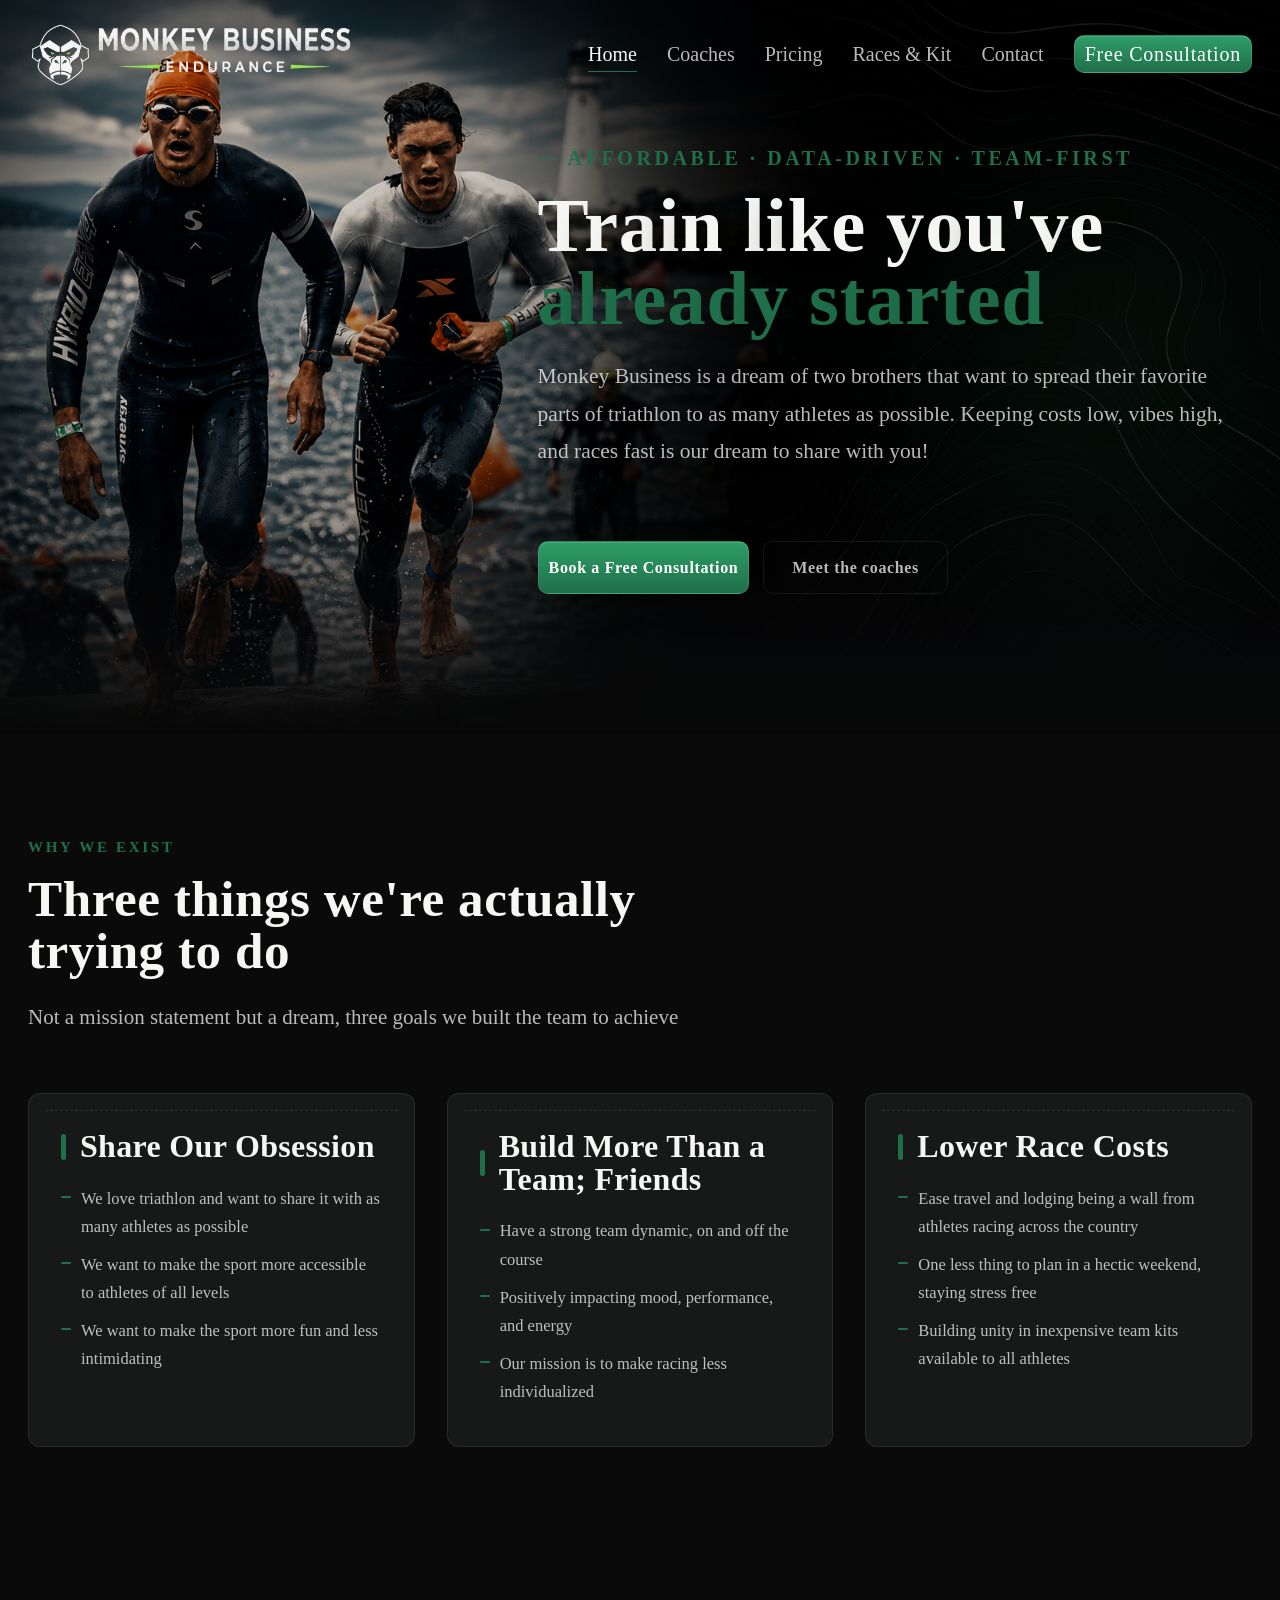
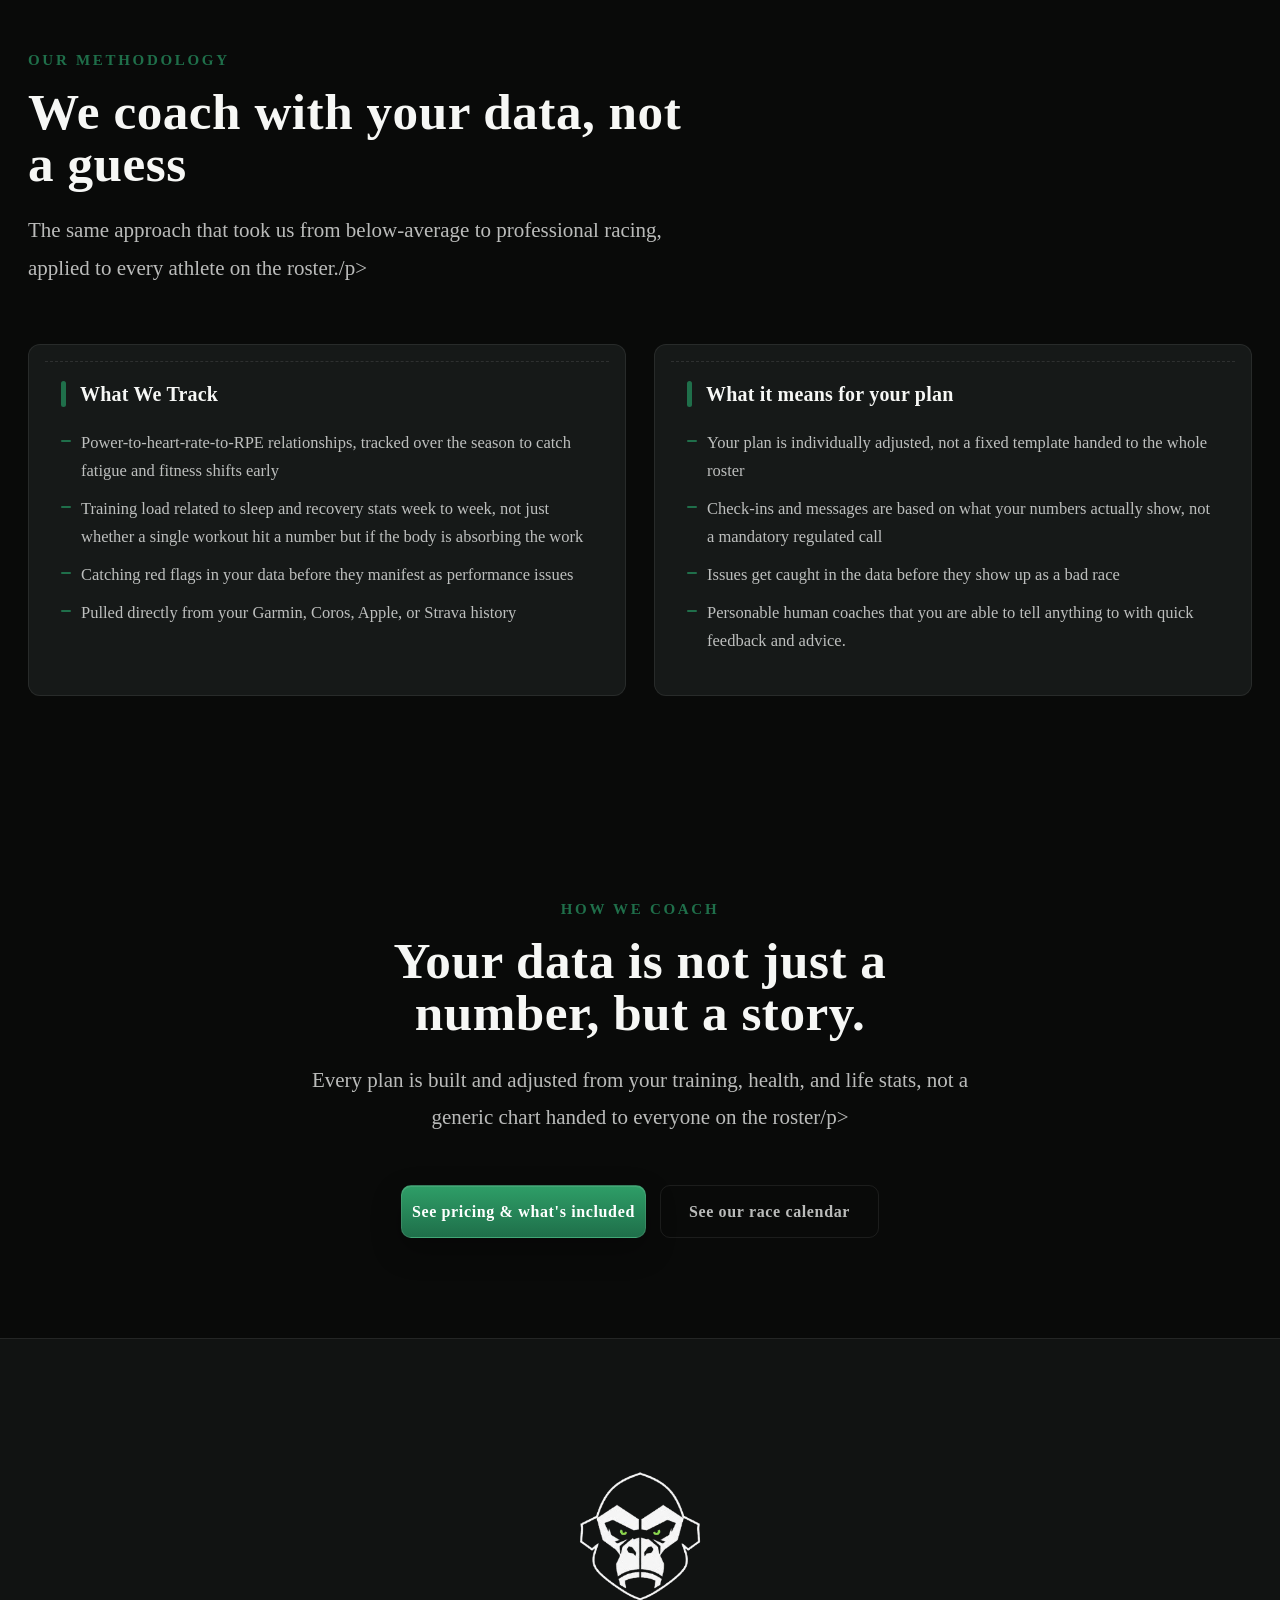
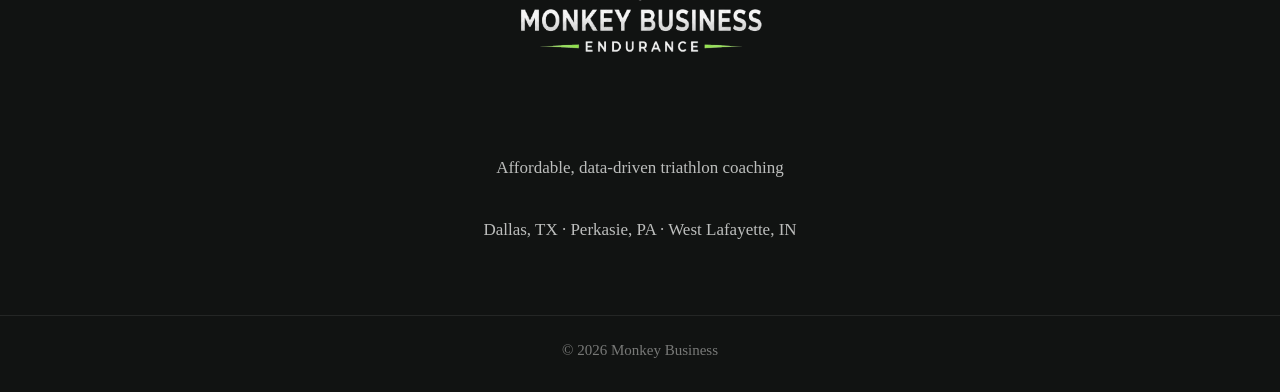
==== commit 5a2871d7: "hope" ====
--- a/index.html
+++ b/index.html
@@ -133,7 +133,7 @@
     <div class="section__head reveal">
       <p class="section__kicker">Our Methodology</p>
       <h2 class="section__title">We coach with your data, not a guess</h2>
-      <p class="section__lede">The same approach that took us from below-average to professional racing — applied to every athlete on the roster/p>
+      <p class="section__lede">The same approach that took us from below-average to professional racing, applied to every athlete on the roster./p>
     </div>
     <div class="grid grid--2 reveal-group" style="gap:28px;">
       <article class="bibcard reveal">
@@ -152,8 +152,8 @@
         <div class="bibcard__dashes" aria-hidden="true"></div>
         <h3 class="bibcard__title" style="font-size:20px;">What it means for your plan</h3>
         <ul>
-          <li>Your plan is individually adjusted — not a fixed template handed to the whole roster</li>
-          <li>Check-ins and messages are based on what your numbers actually show, not a mandatory regulated call/li>
+          <li>Your plan is individually adjusted, not a fixed template handed to the whole roster</li>
+          <li>Check-ins and messages are based on what your numbers actually show, not a mandatory regulated call</li>
           <li>Issues get caught in the data before they show up as a bad race</li>
                     <li>Personable human coaches that you are able to tell anything to with quick feedback and advice. </li>
 
@@ -168,7 +168,7 @@
     <div class="section__head reveal" style="margin:0 auto 48px;">
       <p class="section__kicker">How we coach</p>
       <h2 class="section__title">Your data is not just a number, but a story. </h2>
-      <p class="section__lede">Every plan is built and adjusted from your training, health, and life stats — not a generic chart handed to everyone on the roster/p>
+      <p class="section__lede">Every plan is built and adjusted from your training, health, and life stats, not a generic chart handed to everyone on the roster/p>
     </div>
 
     <div class="reveal" style="display:flex; gap:14px; justify-content:center; flex-wrap:wrap;">
--- a/styles.css
+++ b/styles.css
@@ -615,7 +615,7 @@
     display:block;
     transition:transform .3s ease;
 }
-.kitpanel__img--front{ transform:scale(1.15); }
+.kitpanel__img--front{ transform:scale(1.334); }
 .kitpanel__img:hover{ transform:scale(1.03); }
 
 /* =========================================================
@@ -1121,7 +1121,7 @@
   .hero .container{
     display:flex;
     flex-direction:column;
-    gap:24px;
+    gap:12px;
     padding-left:18px !important;
     padding-right:18px !important;
     max-width:100%;
@@ -1132,7 +1132,9 @@
   }
   .hero__title{
     font-size:clamp(2.2rem, 8.5vw, 3.2rem) !important;
-    line-height:1.05;
+    line-height:0.95 !important;
+    margin:0 !important;
+    letter-spacing:-0.02em;
     text-align:center;
     max-width:100%;
     color:#fff !important;
@@ -1144,6 +1146,8 @@
     max-width:100%;
     margin-left:auto;
     margin-right:auto;
+    margin:8px auto 0 !important;
+    line-height:1.5 !important;
     color:rgba(255,255,255,.88) !important;
     text-shadow:0 2px 8px rgba(0,0,0,.8) !important;
   }
@@ -1157,7 +1161,7 @@
     width:min(300px, 100%);
     justify-content:center;
   }
-  .eyebrow{ justify-content:center; text-align:center; }
+  .eyebrow{ justify-content:center; text-align:center;margin-bottom:0 !important; }
 
   /* no green hue on mobile hero */
   .hero::after{ display:none !important; opacity:0 !important; }
@@ -1175,12 +1179,22 @@
     background-repeat:no-repeat !important;
     min-height:75vh;
   }
-  .hero--coaches,
-  .hero--pricing,
-  .hero--races,
+  .hero--coaches{
+    background-size: cover !important;
+    background-position: 35% 65% !important;
+  }
+
+  .hero--pricing{
+   background-size: cover !important;
+    background-position: 35% 65% !important;
+  }
+  .hero--races{
+   background-size: cover !important;
+    background-position: 39% 65% !important;
+  }
   .hero--contact{
-    background-size:cover !important;
-    background-position:center 25% !important;
+   background-size: cover !important;
+    background-position: 35% 65% !important;
   }
 
   .kitpanel{ grid-template-columns:1fr; gap:32px; }
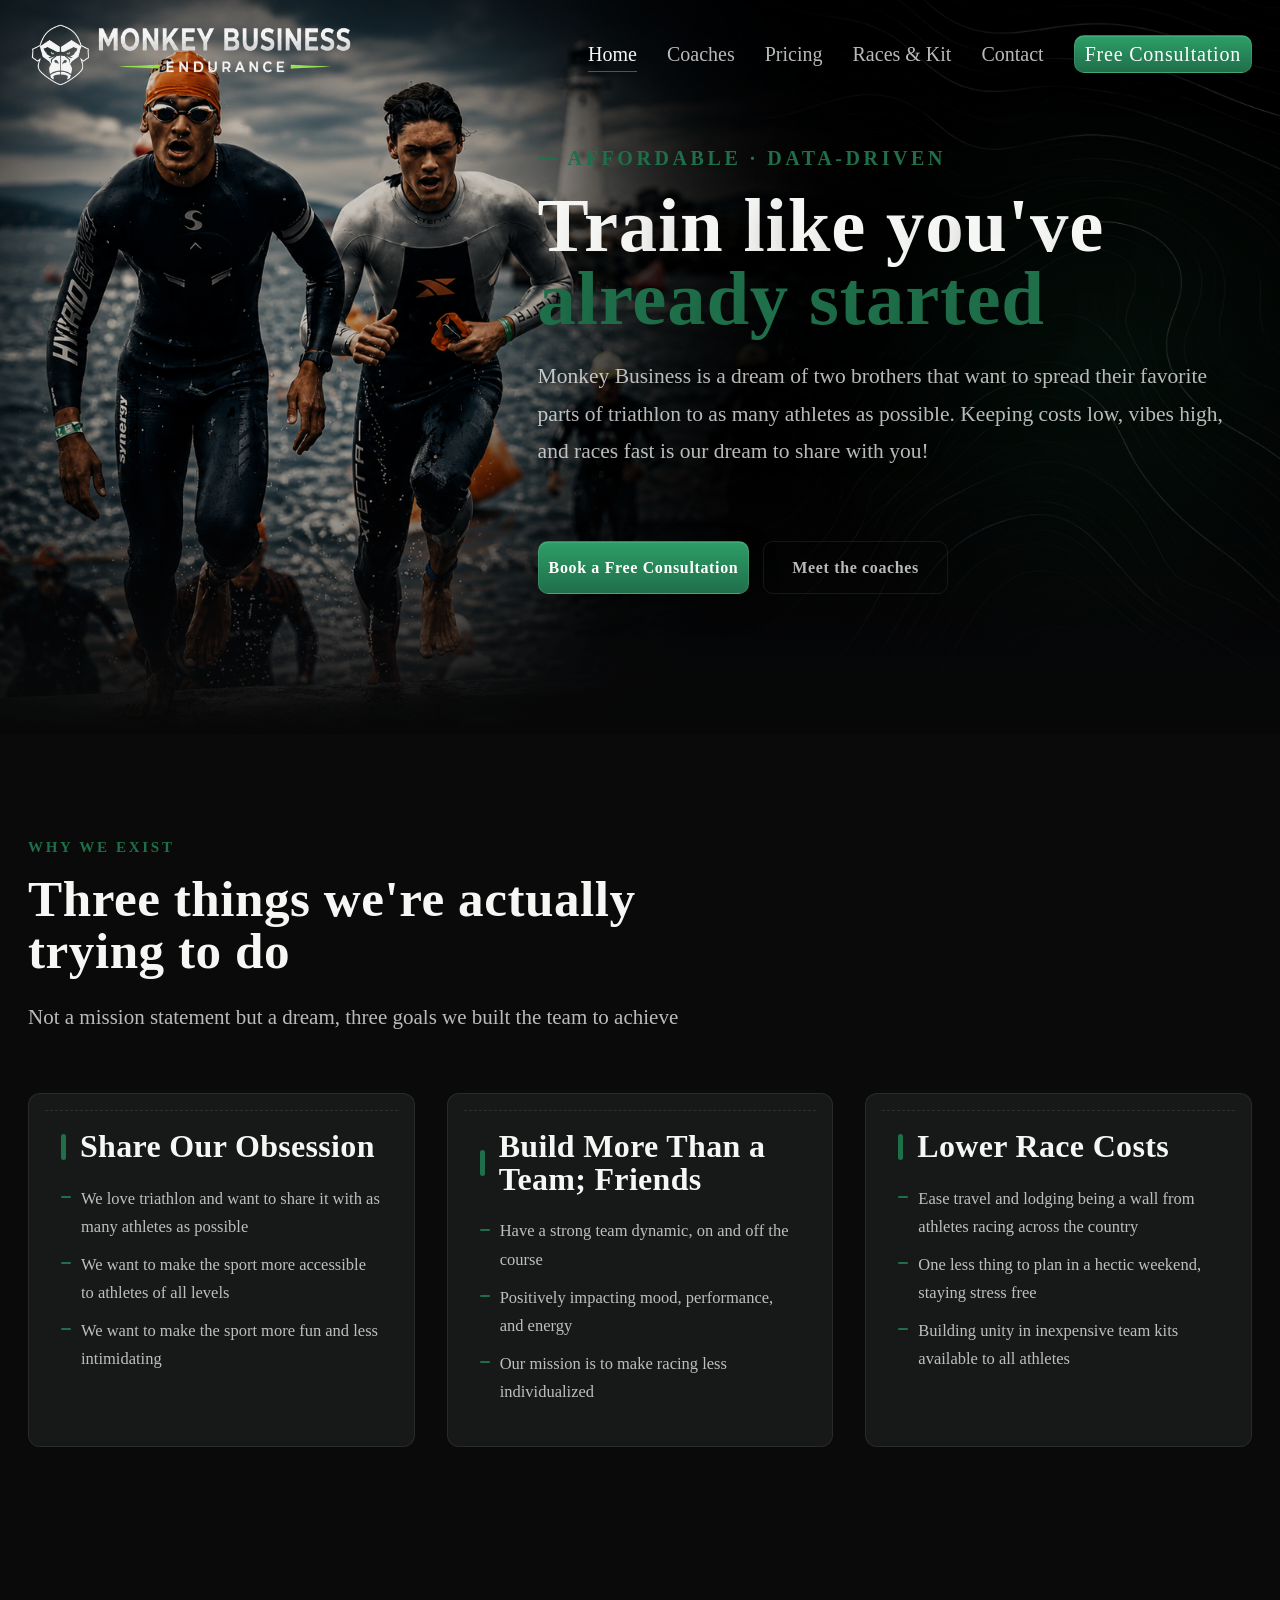
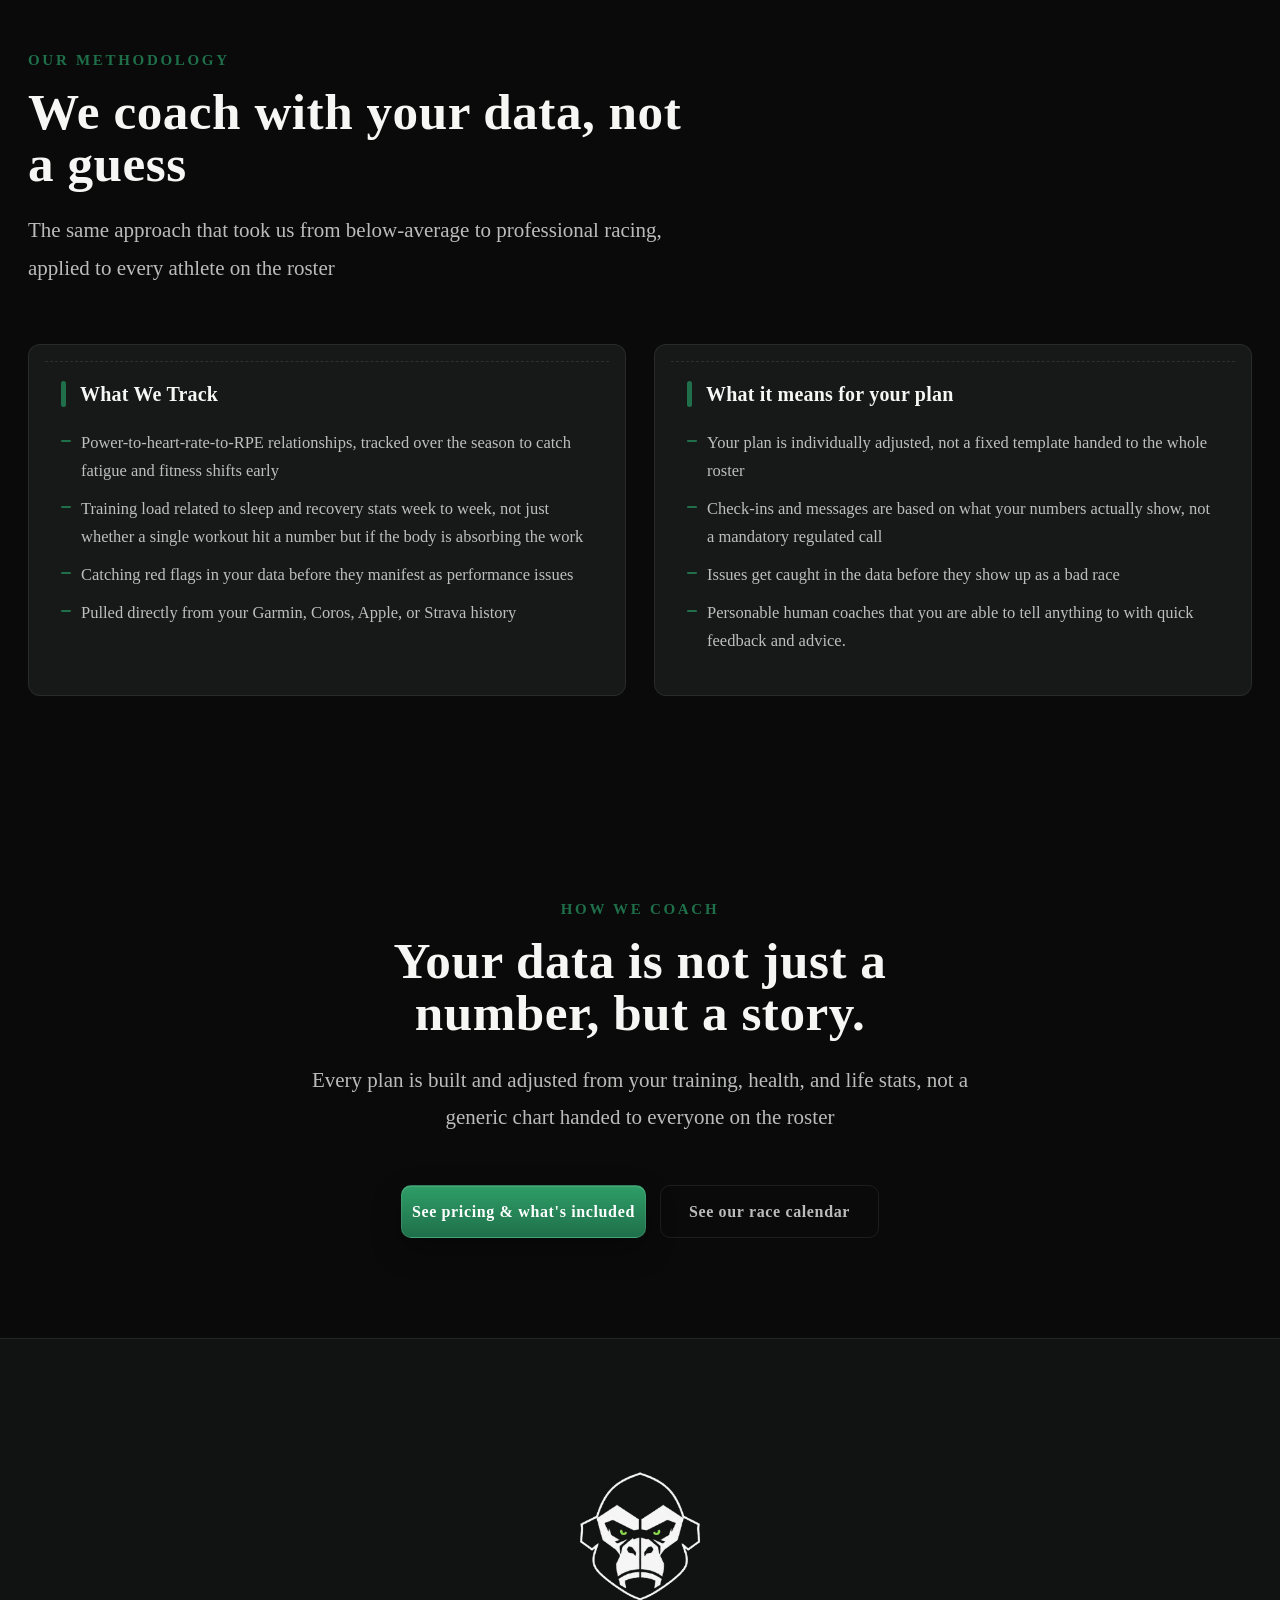
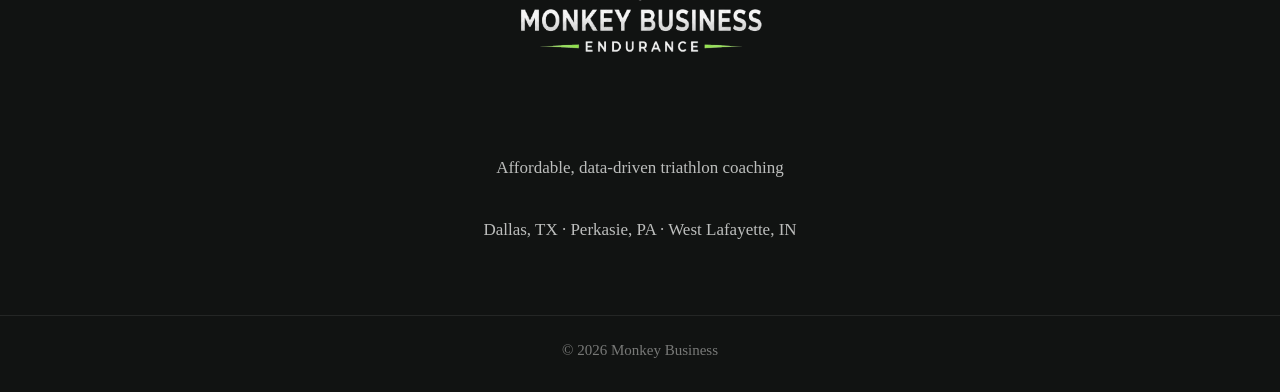
==== commit 874e8d4e: "hope" ====
--- a/index.html
+++ b/index.html
@@ -66,7 +66,7 @@
 
   <header class="hero hero--home" style="min-height:60vh; padding:140px 0 140px;">
     <div class="container"> 
-      <p class="eyebrow">Affordable · Data-driven · Team-first</p>
+      <p class="eyebrow">Affordable · Data-driven</p>
       <h1 class="hero__title">
         Train like you've<br><em>already started</em>
       </h1>
@@ -133,7 +133,7 @@
     <div class="section__head reveal">
       <p class="section__kicker">Our Methodology</p>
       <h2 class="section__title">We coach with your data, not a guess</h2>
-      <p class="section__lede">The same approach that took us from below-average to professional racing, applied to every athlete on the roster./p>
+      <p class="section__lede">The same approach that took us from below-average to professional racing, applied to every athlete on the roster</p>
     </div>
     <div class="grid grid--2 reveal-group" style="gap:28px;">
       <article class="bibcard reveal">
@@ -168,7 +168,7 @@
     <div class="section__head reveal" style="margin:0 auto 48px;">
       <p class="section__kicker">How we coach</p>
       <h2 class="section__title">Your data is not just a number, but a story. </h2>
-      <p class="section__lede">Every plan is built and adjusted from your training, health, and life stats, not a generic chart handed to everyone on the roster/p>
+      <p class="section__lede">Every plan is built and adjusted from your training, health, and life stats, not a generic chart handed to everyone on the roster</p>
     </div>
 
     <div class="reveal" style="display:flex; gap:14px; justify-content:center; flex-wrap:wrap;">
--- a/styles.css
+++ b/styles.css
@@ -1164,21 +1164,40 @@
   .eyebrow{ justify-content:center; text-align:center;margin-bottom:0 !important; }
 
   /* no green hue on mobile hero */
-  .hero::after{ display:none !important; opacity:0 !important; }
+   /* no green glow orb */
+  .hero::after{
+    display:none !important;
+    opacity:0 !important;
+  }
+
+  /* default overlay for OTHER pages (coaches, pricing, etc.) */
   .hero::before{
-    background:linear-gradient(to bottom, rgba(0,0,0,.40), rgba(0,0,0,.55), rgba(9,10,9,.92)) !important;
+    background:linear-gradient(
+      to bottom,
+      rgba(0,0,0,.35),
+      rgba(0,0,0,.45),
+      rgba(9,10,9,.85)
+    ) !important;
     opacity:1 !important;
   }
 
-  .hero--home{
-    background-image:
-      linear-gradient(to bottom, rgba(0,0,0,.30) 0%, rgba(0,0,0,.40) 40%, rgba(9,10,9,.90) 100%),
-      url("images/mobileSwimAC.png") !important;
-    background-size:cover !important;
-    background-position:center center !important;
-    background-repeat:no-repeat !important;
-    min-height:75vh;
-  }
+  /* HOME — photo first, light overlay only */
+  .hero--home::before{
+    background:linear-gradient(
+      to bottom,
+      rgba(0,0,0,.05) 0%,
+      rgba(0,0,0,.12) 50%,
+      rgba(9,10,9,.55) 100%
+    ) !important;
+  }
+
+ .hero--home{
+  background-image:url("images/swimac.png") !important;
+  background-size:cover !important;
+  background-position:22% center !important; /* was 18% — lower = more to the left */
+  background-repeat:no-repeat !important;
+  min-height:75vh;
+}
   .hero--coaches{
     background-size: cover !important;
     background-position: 35% 65% !important;
@@ -1230,7 +1249,19 @@
   .bibcard__title{ font-size:1.4rem; }
   .bibcard__stats{ grid-template-columns:repeat(2, 1fr); gap:18px 12px; }
 
+  .eyebrow::before{
+    display:none !important;
+    content:none !important;
+    width:0 !important;
+  }
+
   /* Timeline tabs */
+  /* =========================================================
+   TIMELINE — mobile (tabs + line + card alignment)
+   Put this INSIDE @media (max-width: 900px) { ... }
+   ========================================================= */
+
+  /* Tabs — Sury / Paarth */
   .timeline-tabs{
     display:flex;
     gap:10px;
@@ -1260,14 +1291,43 @@
     color:#fff;
     box-shadow:0 8px 20px rgba(0,0,0,.3);
   }
-  .timeline__header{ display:none !important; }
-  .timeline{ margin-top:8px; max-width:100%; padding:0 18px; }
+
+  /* Hide desktop dual header on mobile */
+  .timeline__header{
+    display:none !important;
+  }
+
+  .timeline{
+    margin-top:8px;
+    max-width:100%;
+    padding:0 18px;
+    position:relative;
+  }
+
+  /* Vertical line — centered in the 30px dot column (15px = middle) */
   .timeline::before{
+    content:"";
+    position:absolute;
     left:15px !important;
+    top:0;
+    bottom:0;
     width:2px !important;
     transform:none !important;
-  }
-  .timeline__center::before{ display:none !important; content:none !important; }
+    background:linear-gradient(
+      to bottom,
+      transparent,
+      var(--accent) 8%,
+      var(--accent) 92%,
+      transparent
+    ) !important;
+  }
+
+  /* Kill extra lines from older rules */
+  .timeline__center::before{
+    display:none !important;
+    content:none !important;
+  }
+
   .timeline__row{
     display:grid !important;
     grid-template-columns:30px 1fr !important;
@@ -1275,36 +1335,75 @@
     align-items:start !important;
     margin-bottom:24px !important;
   }
+
   .timeline__center{
     grid-column:1 !important;
+    grid-row:1 !important;
     width:30px !important;
     display:flex !important;
     justify-content:center !important;
     align-items:flex-start !important;
-    padding-top:22px !important;
-  }
+    align-self:start !important;
+    padding-top:20px !important;
+    height:auto !important;
+    position:relative !important;
+  }
+
   .timeline__dot{
     width:12px !important;
     height:12px !important;
+    border-radius:50%;
+    background:var(--accent) !important;
     border:3px solid var(--bg) !important;
     box-shadow:0 0 0 2px rgba(31,111,74,.35) !important;
-  }
+    margin:0 !important;
+    flex-shrink:0;
+    align-self:flex-start !important;
+    z-index:2;
+  }
+
   .timeline__finish{
     width:22px !important;
     height:22px !important;
     font-size:11px !important;
+    border-radius:50%;
+    background:var(--accent) !important;
     border:3px solid var(--bg) !important;
     box-shadow:0 0 0 2px rgba(31,111,74,.35) !important;
-  }
-  .timeline__left{ grid-column:2; text-align:left; display:block; }
-  .timeline__right{ display:none; }
-  .timeline[data-active="paarth"] .timeline__left{ display:none; }
-  .timeline[data-active="paarth"] .timeline__right{
-    display:block; grid-column:2; text-align:left;
-  }
+    margin:0 !important;
+    flex-shrink:0;
+    align-self:flex-start !important;
+    z-index:2;
+  }
+
+  /* Sury + Paarth — same placement so dots match both */
   .timeline__left,
   .timeline__right{
-    width:100%; max-width:none; margin:0; padding:16px 18px;
+    grid-column:2 !important;
+    grid-row:1 !important;
+    align-self:start !important;
+    width:100% !important;
+    max-width:none !important;
+    margin:0 !important;
+    padding:16px 18px !important;
+    text-align:left !important;
+  }
+
+  /* Default: Sury visible */
+  .timeline__left{ display:block !important; }
+  .timeline__right{ display:none !important; }
+
+  /* Paarth tab */
+  .timeline[data-active="paarth"] .timeline__left{ display:none !important; }
+  .timeline[data-active="paarth"] .timeline__right{ display:block !important; }
+
+  /* No hover lift on mobile */
+  .timeline__row:hover .timeline__left,
+  .timeline__row:hover .timeline__right{
+    transform:none !important;
+  }
+  .timeline__row:hover .timeline__dot{
+    transform:none !important;
   }
 
   .footer{ padding:40px 0 20px; }
@@ -1329,5 +1428,7 @@
   .kitpanel__img{ max-width:min(48vw, 160px); }
   .btn{ padding:14px 22px; font-size:15px; }
   .nav__logo img{ height:34px; max-width:130px; }
-  .hero--home{ background-position:center 20% !important; min-height:70vh; }
-}
+  .hero--home{
+    background-position:2% center !important;
+    min-height:auto;
+  }}
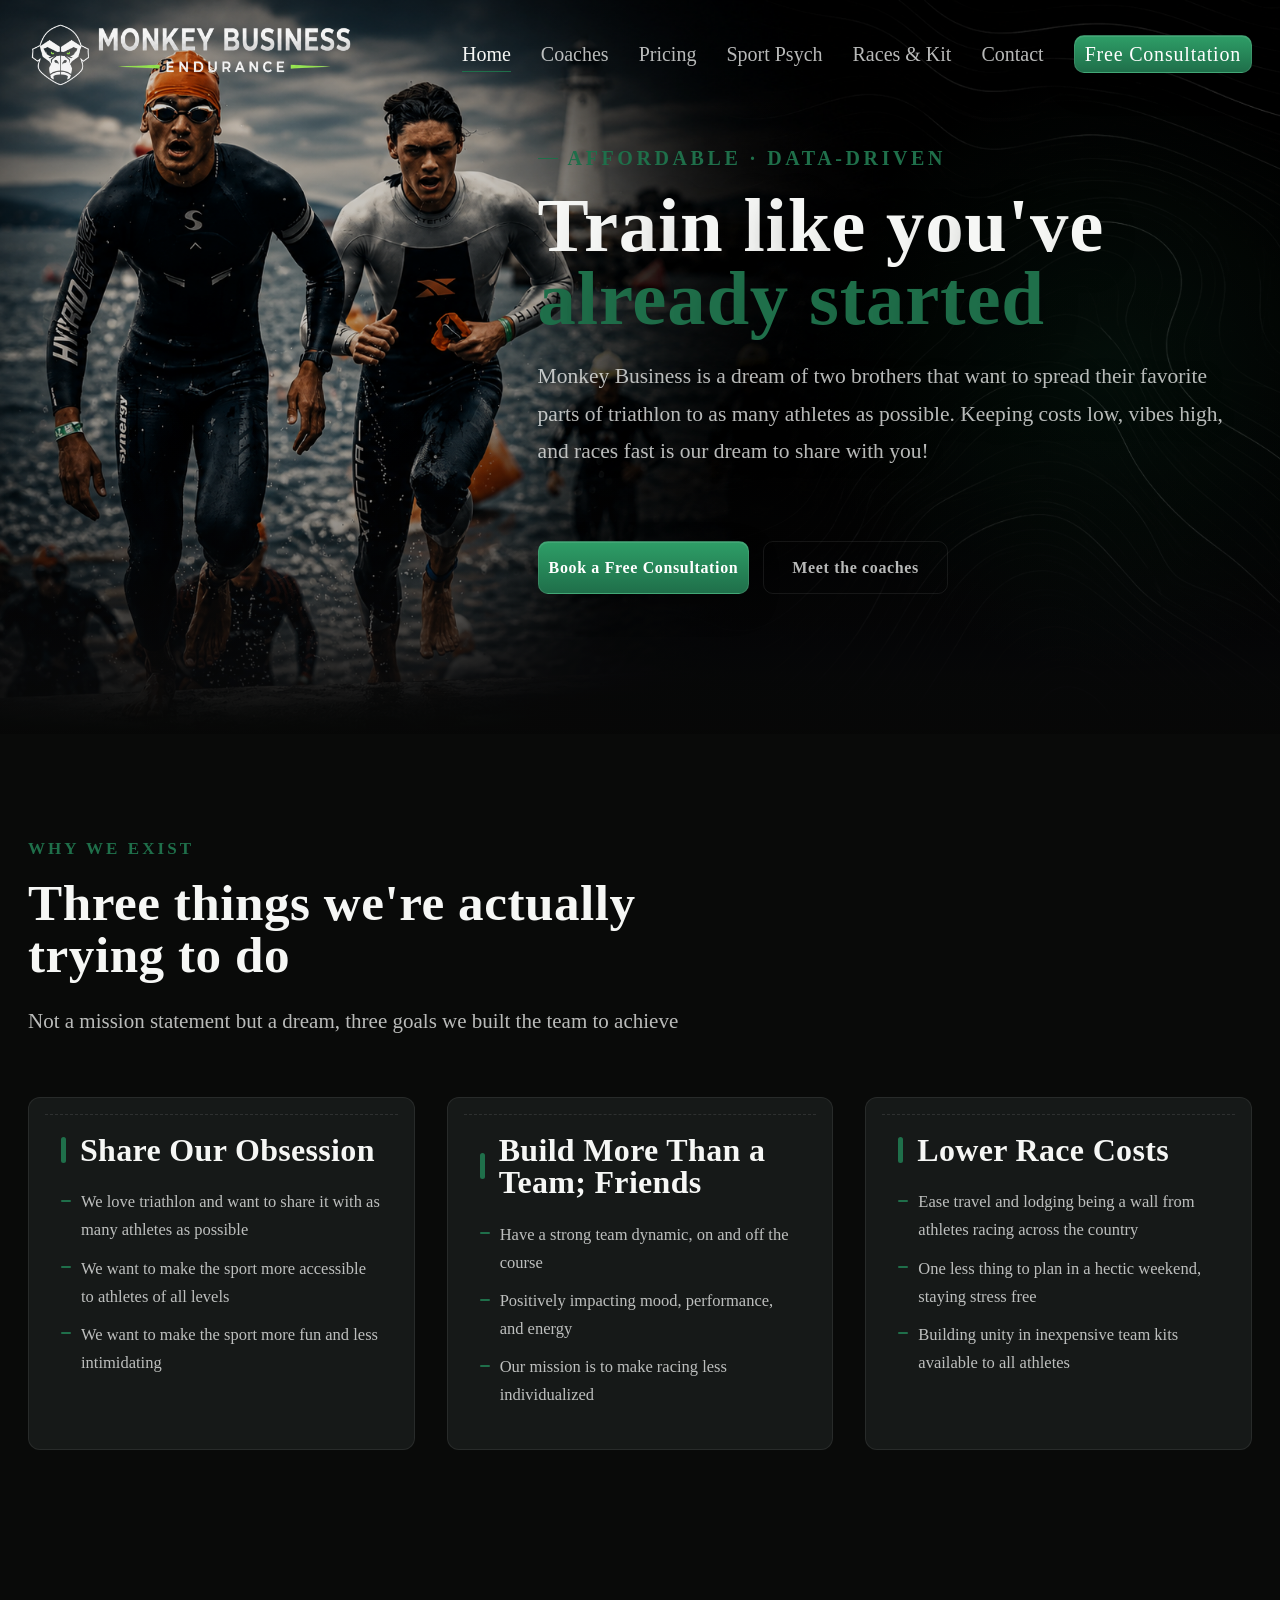
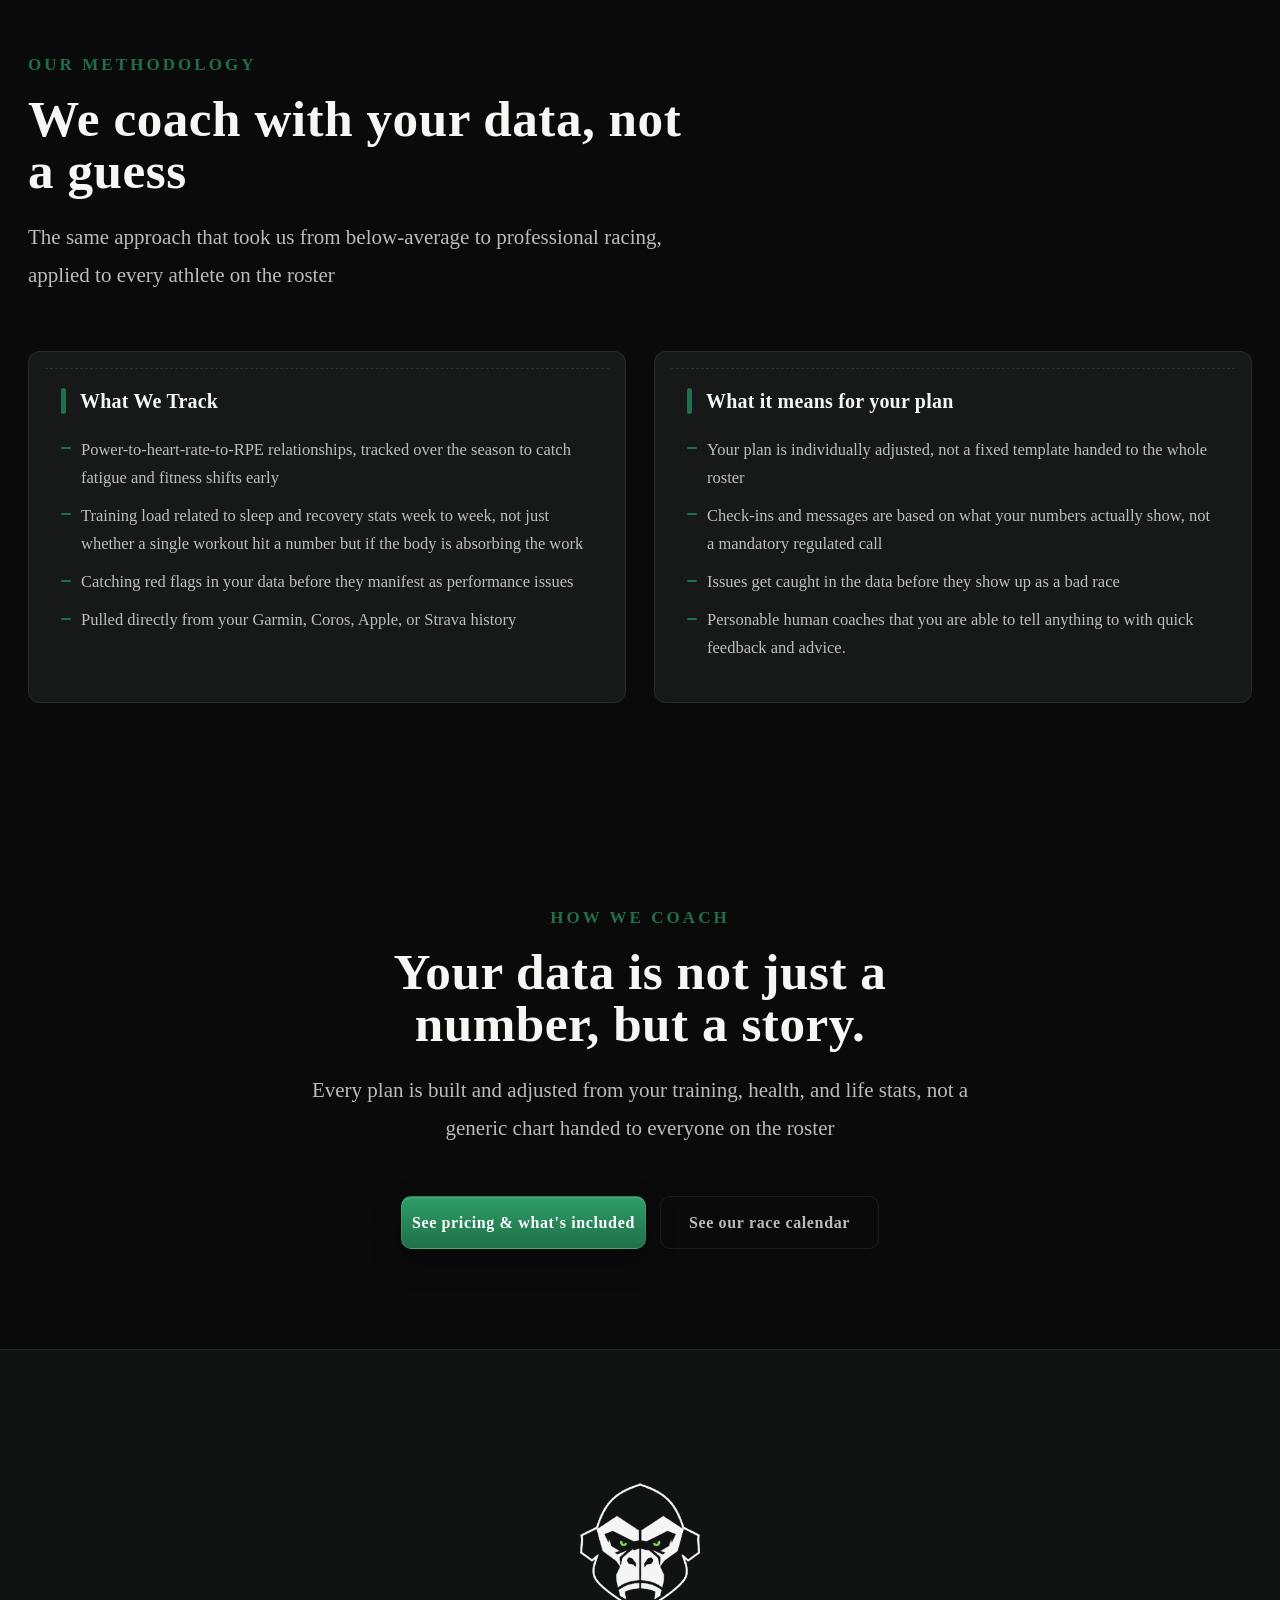
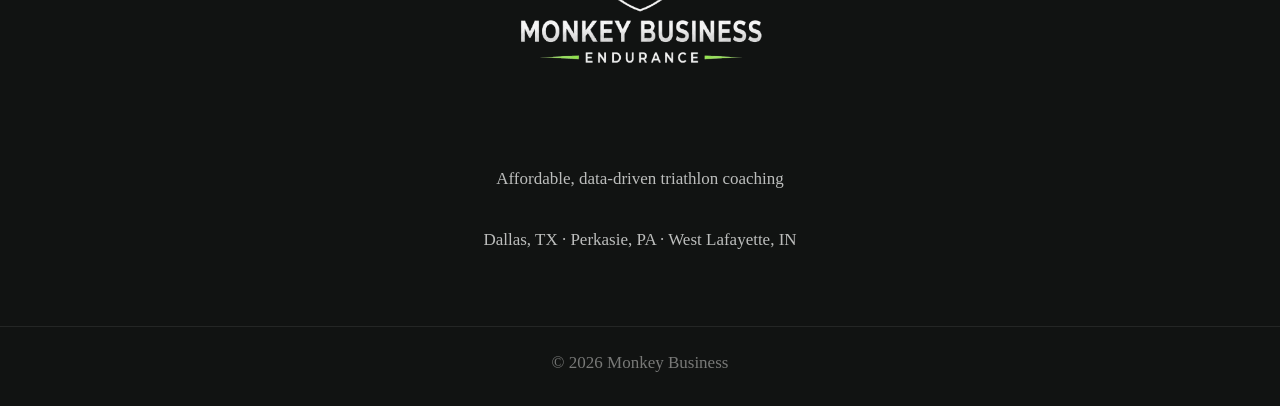
==== commit 45c258a3: "meg" ====
--- a/index.html
+++ b/index.html
@@ -55,6 +55,8 @@
       <li><a href="index.html" aria-current="page">Home</a></li>
       <li><a href="about.html">Coaches</a></li>
       <li><a href="pricing.html">Pricing</a></li>
+            <li><a href="sport-psych.html">Sport Psych</a></li>
+
       <li><a href="races.html">Races &amp; Kit</a></li>
       <li><a href="contact.html">Contact</a></li>
 
--- a/styles.css
+++ b/styles.css
@@ -421,7 +421,7 @@
 .section--alt{ background:var(--bg-2); border-top:1px solid var(--line); border-bottom:1px solid var(--line); }
 .section--accent-top{ border-top:1px solid var(--line); }
 .section__head{ max-width:680px; margin-bottom:56px; }
-.section__kicker{ font-family:var(--mono); font-size:15px; text-transform:uppercase; letter-spacing:.18em; color:var(--accent); margin-bottom:12px; font-weight:700; }
+.section__kicker{ font-family:var(--mono); font-size:17px; text-transform:uppercase; letter-spacing:.18em; color:var(--accent); margin-bottom:12px; font-weight:700; }
 .section__title{ font-size:clamp(38px,4vw,60px); margin-bottom:22px; color:var(--ink); }
 .section__lede{ font-size:21px; color:var(--ink-2); line-height:1.8; max-width:850px; }
 
@@ -595,29 +595,42 @@
    Kit panel
    ========================================================= */
 .kitpanel{
-    display:grid;
-    grid-template-columns:1.15fr 1fr;
-    gap:60px;
-    align-items:center;
-}
+  display:grid;
+  grid-template-columns:1.15fr 1fr;
+  gap:60px;
+  align-items:center;
+}
+
 .kitpanel__art{
-    display:flex;
-    flex-direction:row;
-    justify-content:center;
-    align-items:center;
-    gap:30px;
-}
+  display:flex;
+  flex-direction:row;
+  justify-content:center;
+  align-items:center;
+  gap:30px;
+}
+
 .kitpanel__img{
-    width:48%;
-    max-width:400px;
-    height:auto;
-    object-fit:contain;
-    display:block;
-    transition:transform .3s ease;
-}
-.kitpanel__img--front{ transform:scale(1.334); }
-.kitpanel__img:hover{ transform:scale(1.03); }
-
+  width:48%;
+  max-width:400px;
+  height:auto;
+  object-fit:contain;
+  display:block;
+  transform:scale(1);           /* same base size for both */
+  transition:transform .3s ease;
+}
+
+/* optional: keep front slightly larger, but hover must match */
+.kitpanel__img--front{
+  transform:scale(1.38);           /* same as the other — equal size */
+}
+
+.kitpanel__img:hover{
+  transform:scale(1.05);        /* both grow the same amount */
+}
+
+.kitpanel__img--front:hover{
+  transform:scale(1.43);        /* override so front doesn't shrink */
+}
 /* =========================================================
    Forms
    ========================================================= */
@@ -735,7 +748,7 @@
     border-top:1px solid var(--line);
     text-align:center;
     color:var(--ink-3);
-    font-size:15px;
+    font-size:17px;
 }
 
 /* =========================================================
@@ -1215,11 +1228,35 @@
    background-size: cover !important;
     background-position: 35% 65% !important;
   }
-
-  .kitpanel{ grid-template-columns:1fr; gap:32px; }
-  .kitpanel__art{ display:flex; flex-wrap:wrap; justify-content:center; gap:16px; }
-  .kitpanel__img{ width:auto; max-width:min(46vw, 200px); height:auto; object-fit:contain; }
-  .kitpanel__img--front{ transform:none; }
+  .kitpanel{
+    grid-template-columns:1fr;
+    gap:32px;
+  }
+  .kitpanel__art{
+    display:flex;
+    flex-wrap:nowrap;           /* keep side by side if you want */
+    justify-content:center;
+    align-items:center;
+    gap:16px;
+  }
+  .kitpanel__img{
+     width:45% !important;
+    max-width:200px !important;
+    height:auto !important;
+    object-fit:contain !important;
+    transform:none !important;  
+  }
+  .kitpanel__img--front{
+    width:65% !important;
+    max-width:200px !important;
+    height:auto !important;
+    object-fit:contain !important;
+    transform:none !important;  /* no scale on mobile */
+  }
+  .kitpanel__img:hover,
+  .kitpanel__img--front:hover{
+    transform:none !important;
+  }
 
   .section{ padding:56px 0; }
   .section__title{ font-size:clamp(1.7rem, 6vw, 2.4rem); }
@@ -1227,28 +1264,38 @@
   .section__head{ margin-bottom:32px; }
 
   /* Cards — neutral, no green wash on mobile */
-  .bibcard{
-    padding:22px 18px;
-    background:var(--surface);
-    border-color:rgba(255,255,255,.10);
-    box-shadow:none;
-  }
-  .bibcard::before{ background:none !important; opacity:0 !important; }
+  .bibcard,
+  .card{
+    background:#1a1b1c !important;          /* neutral dark gray */
+    border-color:rgba(255,255,255,.10) !important;
+    box-shadow:none !important;
+  }
+
+  /* kill green glow wash */
+  .bibcard::before{
+    background:none !important;
+    opacity:0 !important;
+  }
+
   .bibcard:hover,
   .card:hover{
-    border-color:rgba(255,255,255,.18) !important;
+    background:#1e1f20 !important;
+    border-color:rgba(255,255,255,.16) !important;
     box-shadow:0 12px 32px rgba(0,0,0,.35) !important;
-    transform:none;
-  }
-  .bibcard:hover::before{ background:none !important; opacity:0 !important; }
+    transform:none !important;
+  }
+
+  .bibcard:hover::before{
+    background:none !important;
+    opacity:0 !important;
+  }
+
+  /* number chips — gray, not green */
   .bibcard__num{
-    background:rgba(255,255,255,.06);
-    border-color:rgba(255,255,255,.12);
-    color:var(--ink-2);
-  }
-  .bibcard__title{ font-size:1.4rem; }
-  .bibcard__stats{ grid-template-columns:repeat(2, 1fr); gap:18px 12px; }
-
+    background:rgba(255,255,255,.06) !important;
+    border-color:rgba(255,255,255,.12) !important;
+    color:rgba(246,247,245,.75) !important;
+  }
   .eyebrow::before{
     display:none !important;
     content:none !important;
@@ -1387,6 +1434,8 @@
     margin:0 !important;
     padding:16px 18px !important;
     text-align:left !important;
+        background:#1a1b1c !important;
+    border-color:rgba(255,255,255,.10) !important;
   }
 
   /* Default: Sury visible */
@@ -1426,9 +1475,55 @@
   .hero{ min-height:60vh; padding:80px 0 40px; }
   .hero__title{ font-size:2rem !important; }
   .kitpanel__img{ max-width:min(48vw, 160px); }
-  .btn{ padding:14px 22px; font-size:15px; }
+  .btn{ padding:14px 22px; font-size:17px; }
   .nav__logo img{ height:34px; max-width:130px; }
   .hero--home{
     background-position:2% center !important;
     min-height:auto;
   }}
+/* =========================================================
+   Sport Psych profile
+   ========================================================= */
+.psych-profile{
+  display:grid;
+  grid-template-columns:280px 1fr;
+  gap:48px;
+  align-items:center;
+  max-width:980px;
+  margin:0 auto;
+}
+
+.psych-profile__photo{
+  border-radius:var(--radius);
+  overflow:hidden;
+  border:1px solid var(--line);
+  background:var(--surface);
+  aspect-ratio:1 / 1;
+}
+
+.psych-profile__photo img{
+  width:100%;
+  height:100%;
+  object-fit:cover;
+  display:block;
+}
+
+.psych-profile__copy .bibcard__body{
+  margin-bottom:14px;
+}
+
+@media (max-width: 900px){
+  .psych-profile{
+    grid-template-columns:1fr;
+    gap:28px;
+    text-align:center;
+  }
+  .psych-profile__photo{
+    max-width:240px;
+    margin:0 auto;
+  }
+  .psych-profile__copy .section__kicker,
+  .psych-profile__copy .section__title{
+    text-align:center;
+  }
+}
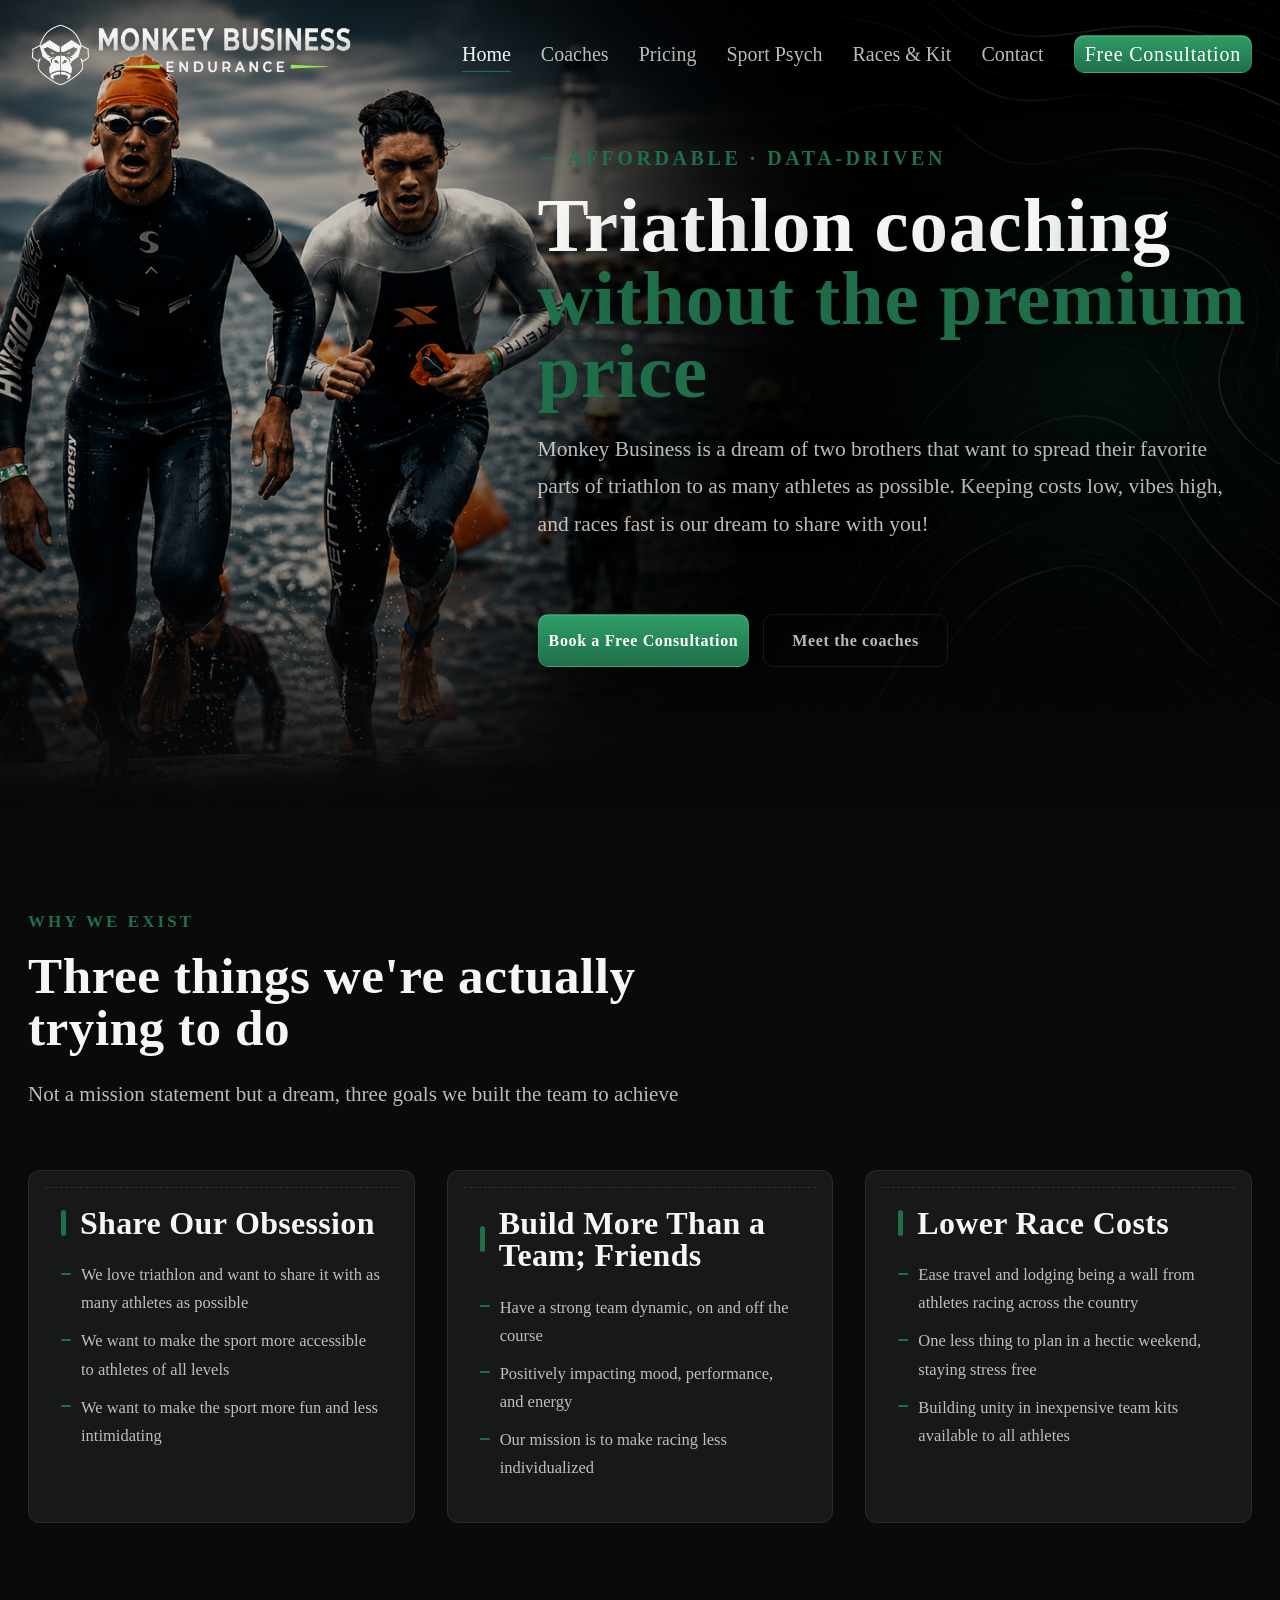
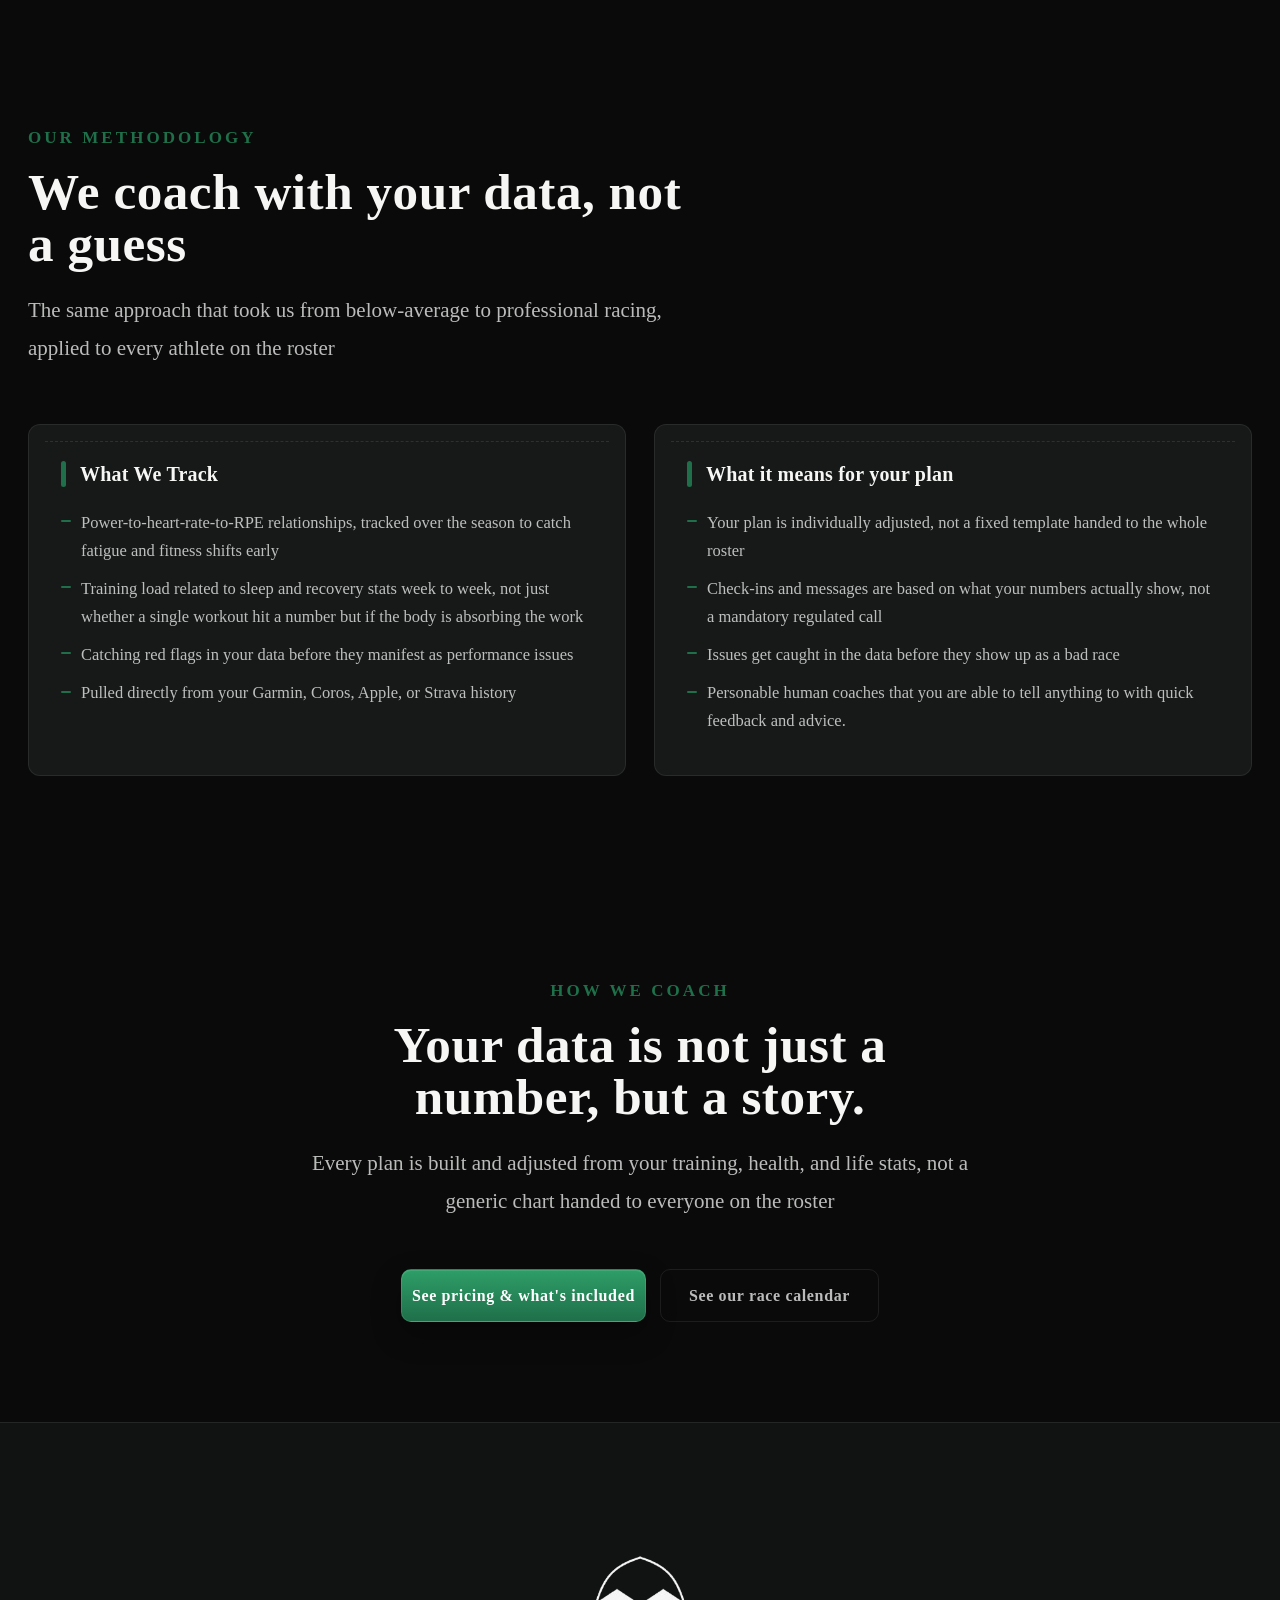
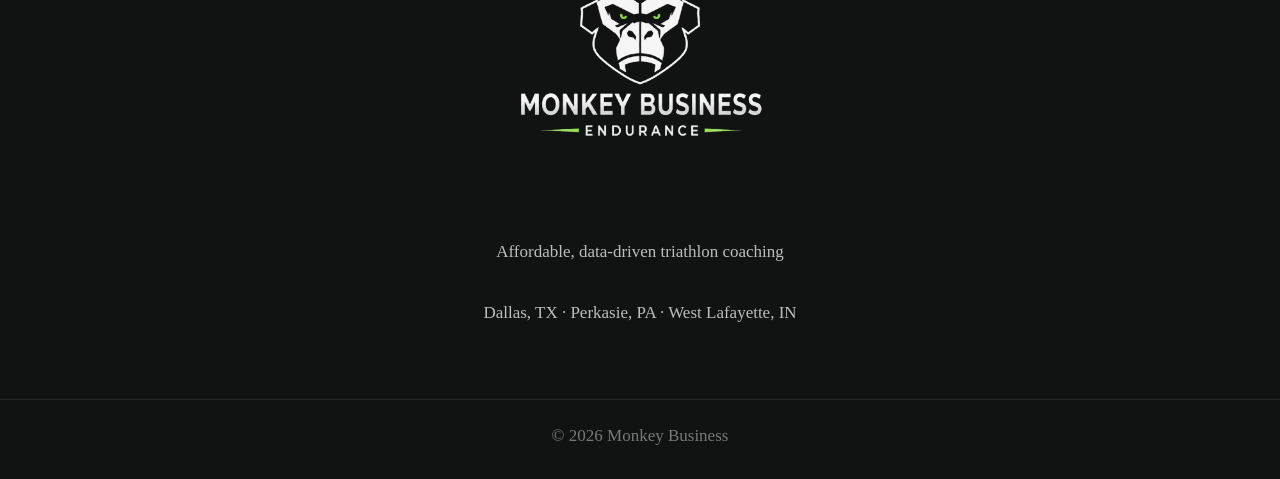
==== commit 244ec36e: "seo" ====
--- a/index.html
+++ b/index.html
@@ -4,8 +4,9 @@
   <meta charset="UTF-8">
   <meta name="viewport" content="width=device-width, initial-scale=1.0">
 
-  <title>Monkey Business</title>
-  <meta name="description" content="Monkey Business triathlon coaching, races, and team kit. Train harder. Race smarter.">
+  <title>Affordable Triathlon Coaching | $95/Month | Monkey Business</title>
+
+  <meta name="description" content="Affordable triathlon coaching for just $95/month. Get personalized training, coach support, team camaraderie, race discounts, and a community built around racing.">
 
   <!-- Favicon / tab icon -->
   <link rel="icon" href="images/gorillaOnly.png" type="image/png">
@@ -70,7 +71,7 @@
     <div class="container"> 
       <p class="eyebrow">Affordable · Data-driven</p>
       <h1 class="hero__title">
-        Train like you've<br><em>already started</em>
+        Triathlon coaching<br><em>without the premium price</em>
       </h1>
       <p class="hero__sub">
         Monkey Business is a dream of two brothers that want to spread their favorite parts of triathlon to as many athletes as possible. Keeping costs low, vibes high, and races fast is our dream to share with you!
--- a/styles.css
+++ b/styles.css
@@ -848,6 +848,7 @@
 }
 .hero--coaches{
     background-size:cover;
+    background-size: 100% auto !important;   /* wider than the hero → room to pan */
     background-position:center center;
     background-image:
         linear-gradient(
@@ -859,6 +860,20 @@
             var(--bg) 100%
         ),
         url("images/win.png");
+}
+.hero--psych{
+    background-size: 100% auto !important;   /* wider than the hero → room to pan */
+    background-position:70% 50% !important;
+    background-image:
+        linear-gradient(
+            to bottom,
+            rgba(11,12,14,0) 55%,
+            rgba(11,12,14,.15) 70%,
+            rgba(11,12,14,.45) 82%,
+            rgba(11,12,14,.75) 92%,
+            var(--bg) 100%
+        ),
+        url("images/megActiv.png");
 }
 .hero--pricing{
     background-size:cover;
@@ -1220,6 +1235,10 @@
    background-size: cover !important;
     background-position: 35% 65% !important;
   }
+  .hero--psych{
+   background-size: cover !important;
+    background-position: 80% 100% !important;
+  }
   .hero--races{
    background-size: cover !important;
     background-position: 39% 65% !important;
@@ -1526,4 +1545,25 @@
   .psych-profile__copy .section__title{
     text-align:center;
   }
+}
+
+.instagram-grid {
+  display: grid;
+  grid-template-columns: repeat(3, 1fr);
+  gap: 24px;
+  align-items: start;
+}
+
+.instagram-grid .instagram-media {
+  margin: 0 !important;
+  width: 100% !important;
+  min-width: 0 !important;
+}
+
+@media (max-width: 900px) {
+  .instagram-grid {
+    grid-template-columns: 1fr;
+    max-width: 540px;
+    margin: 0 auto;
+  }
 }
